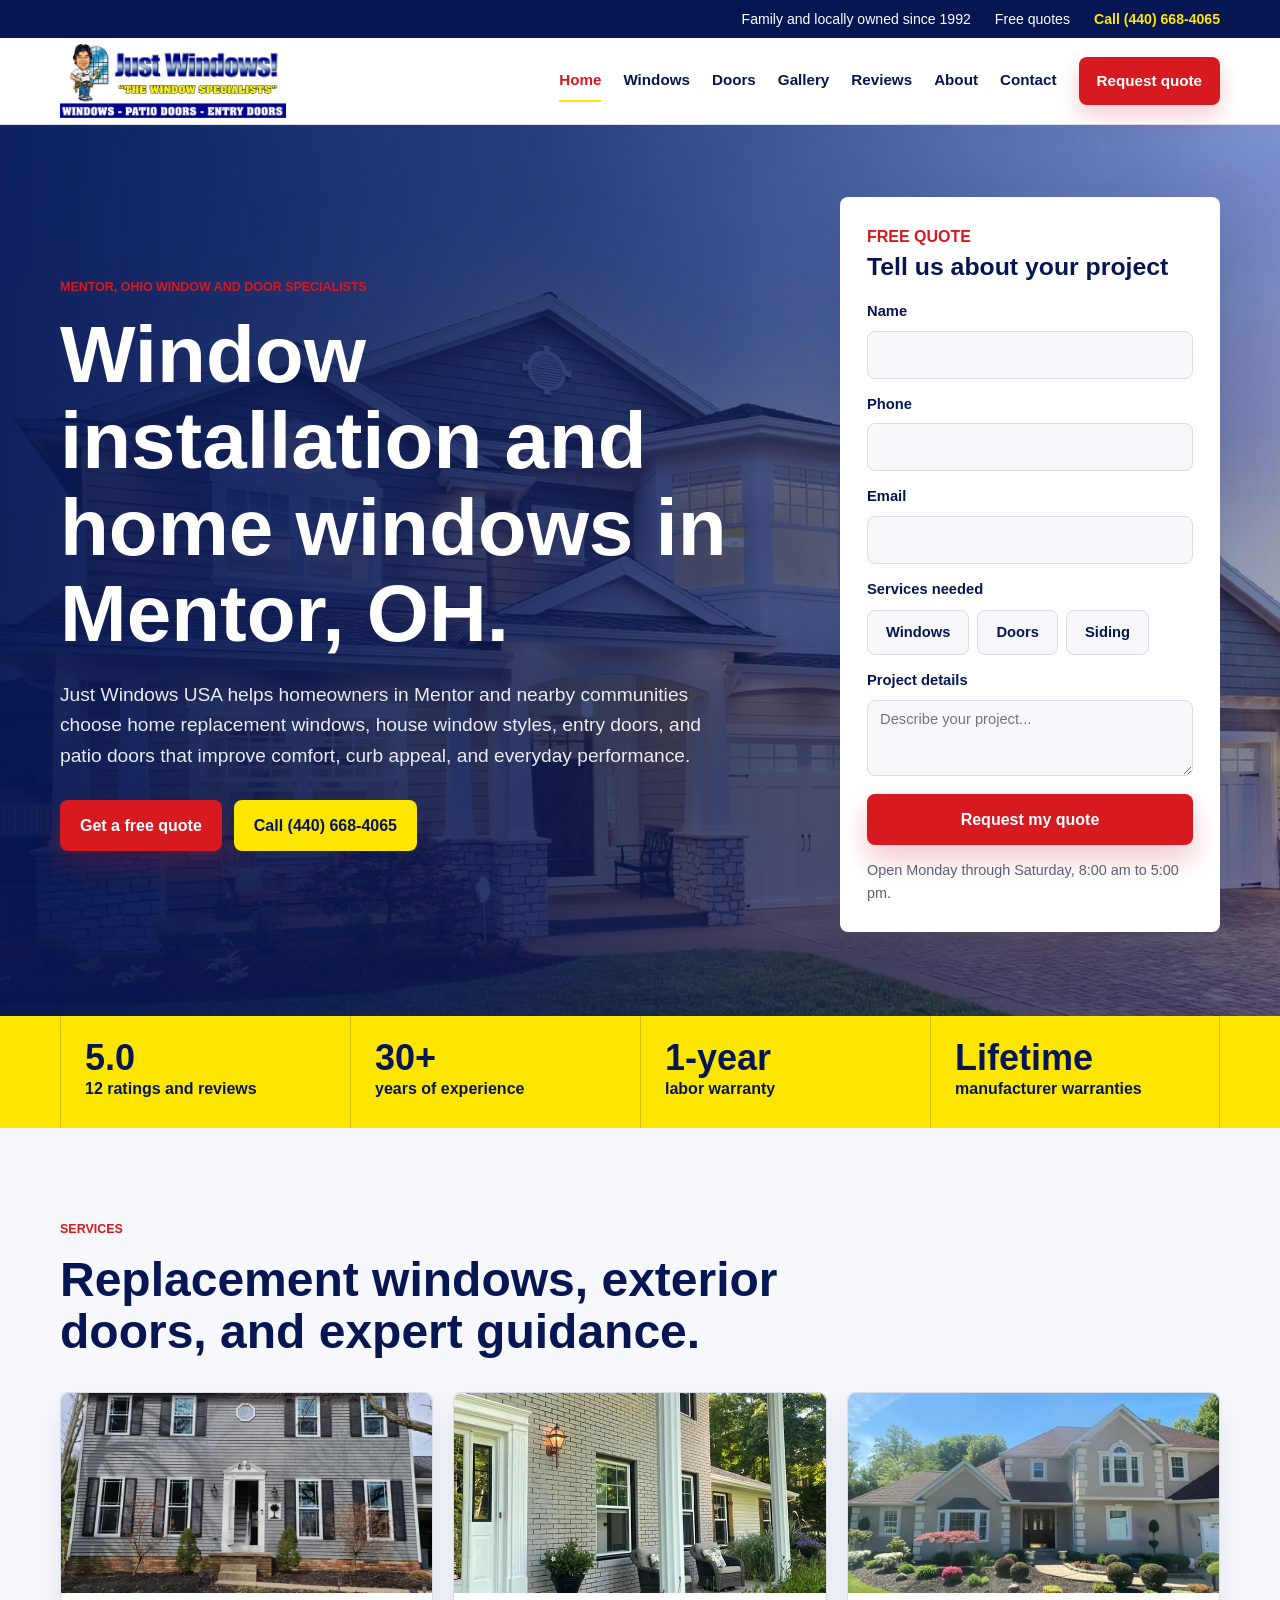
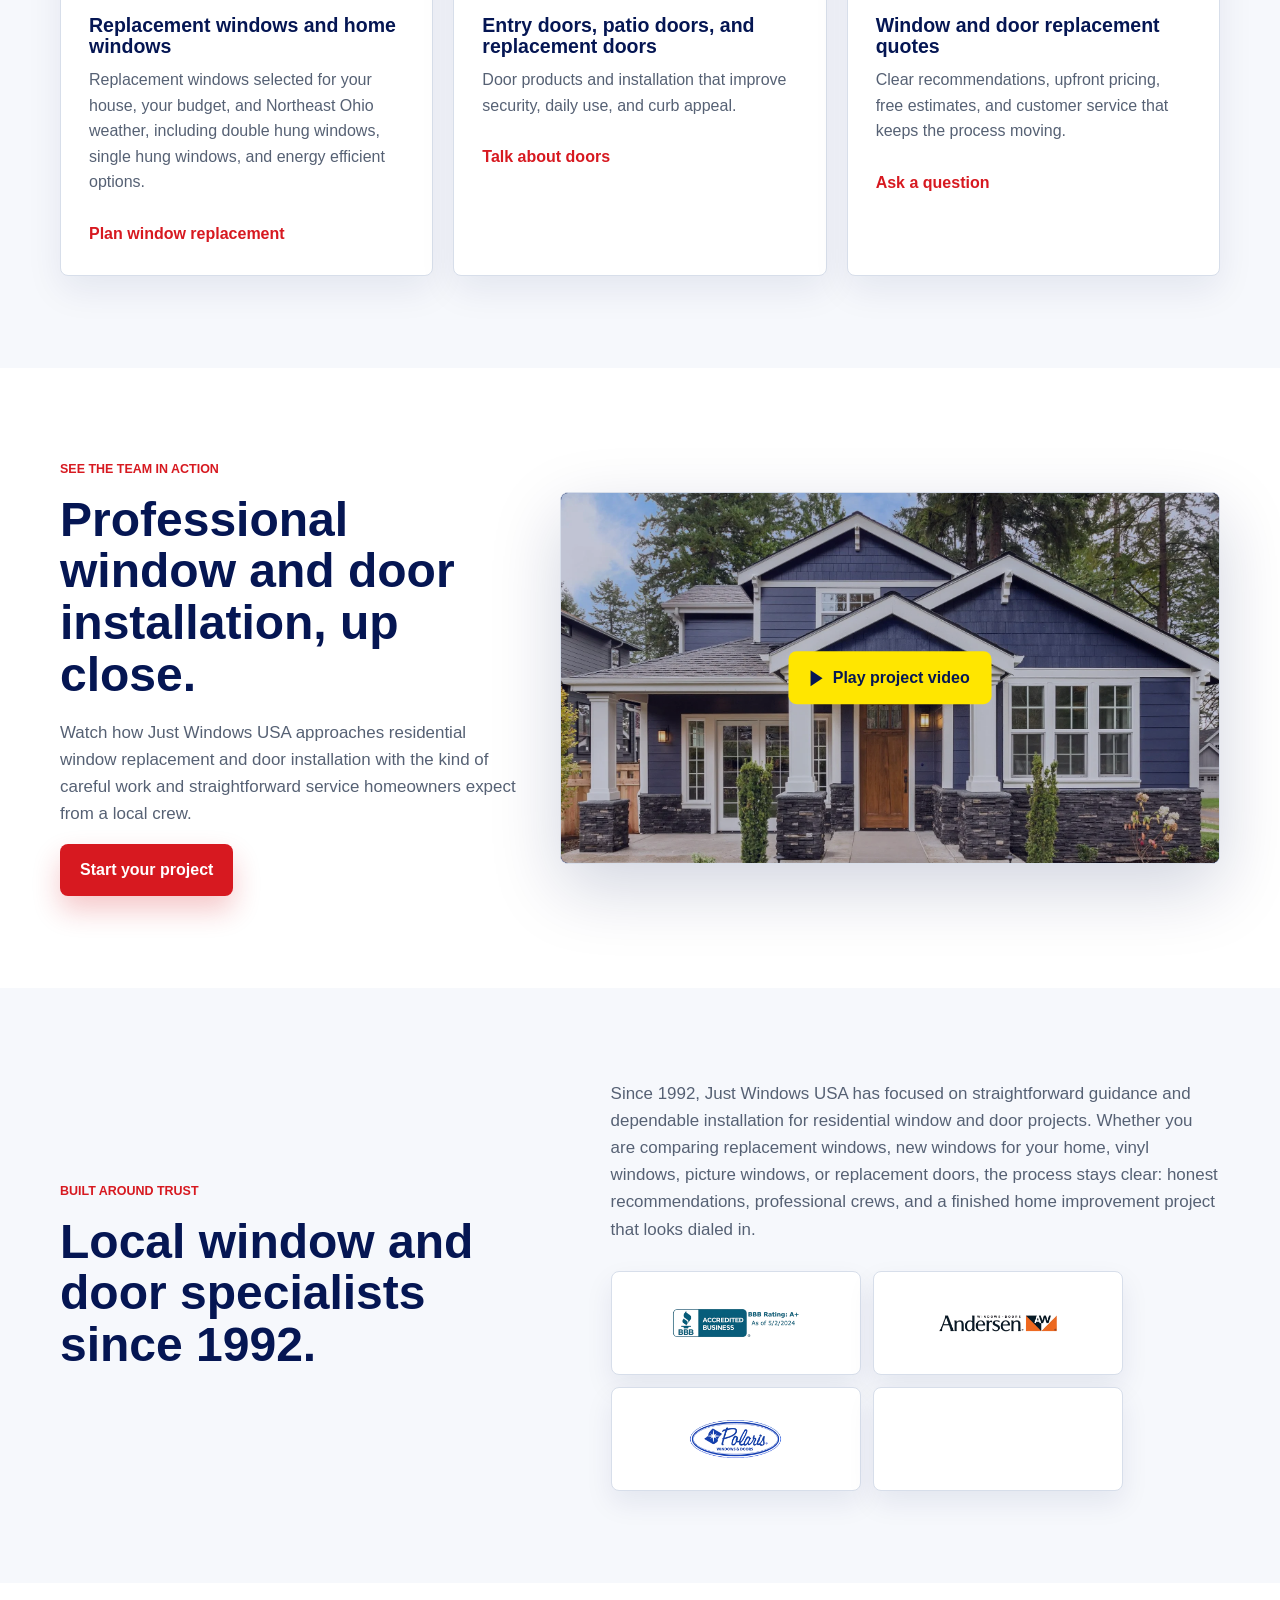
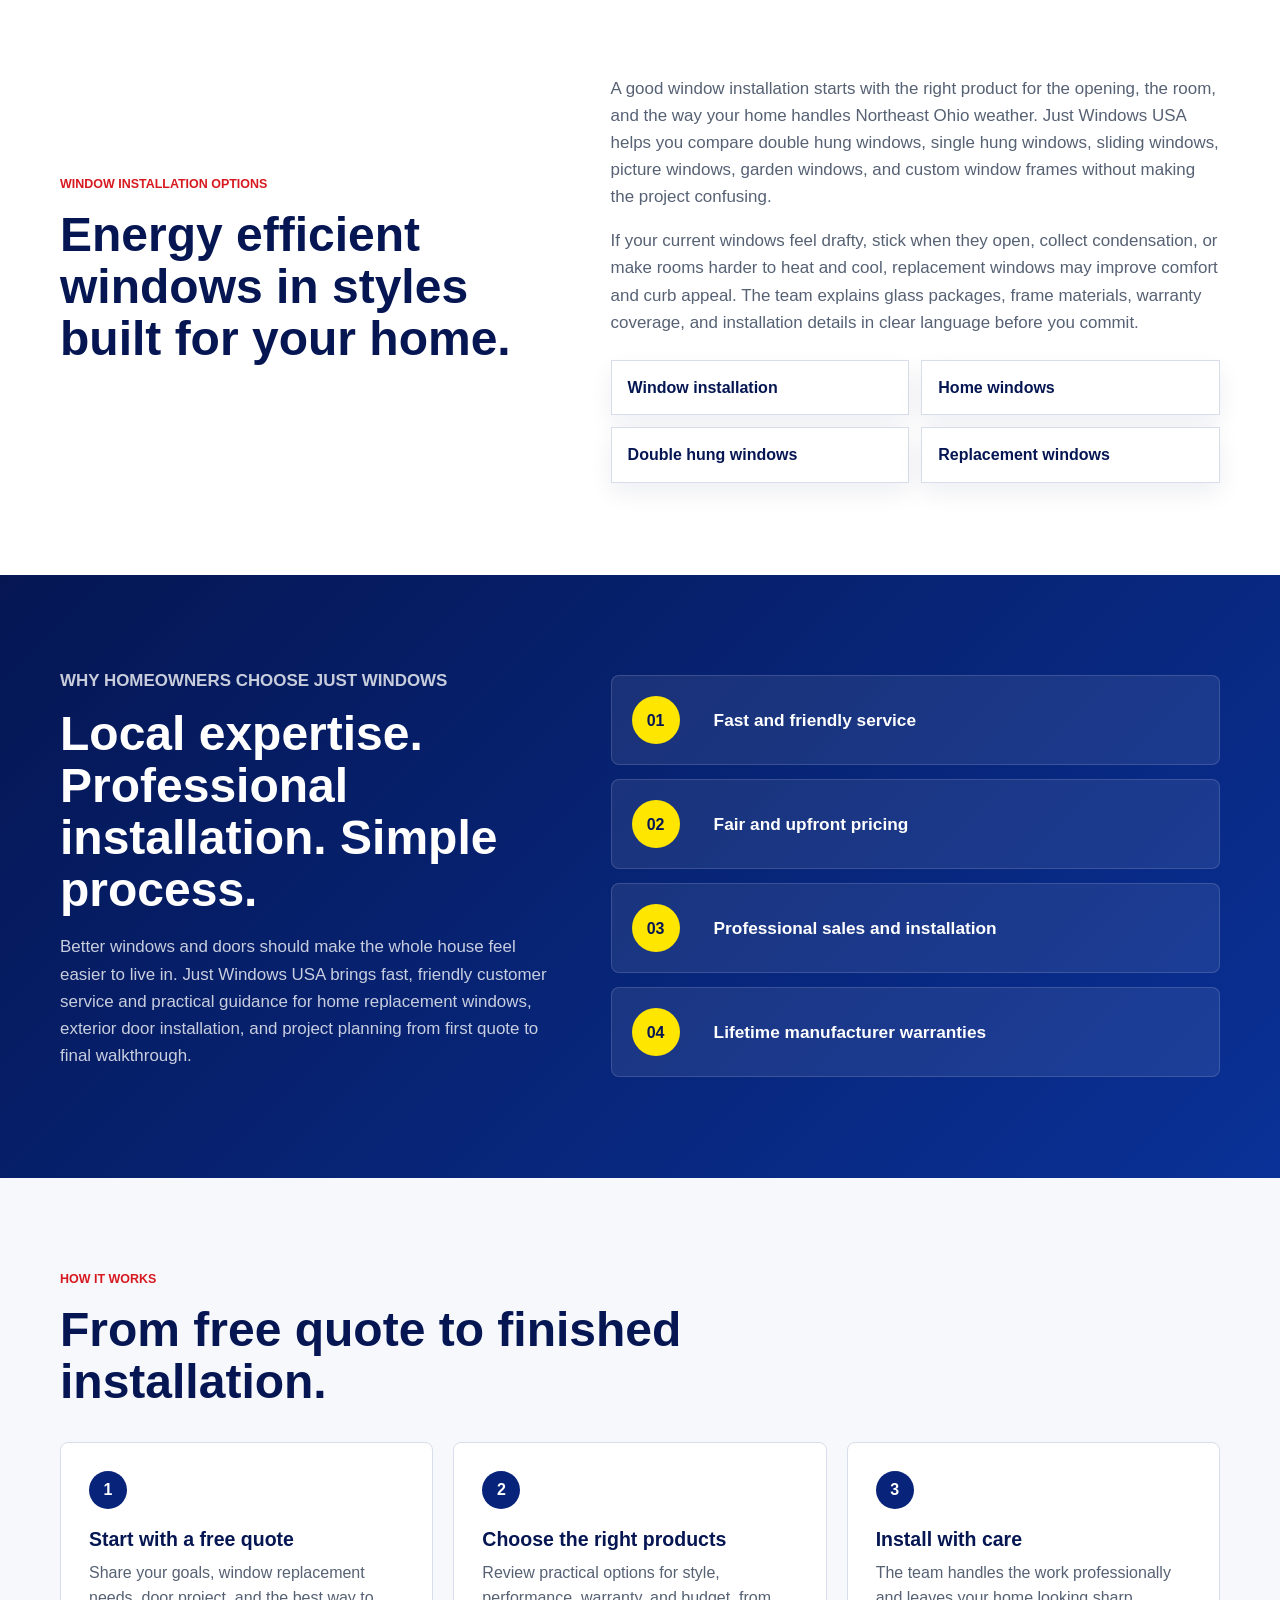
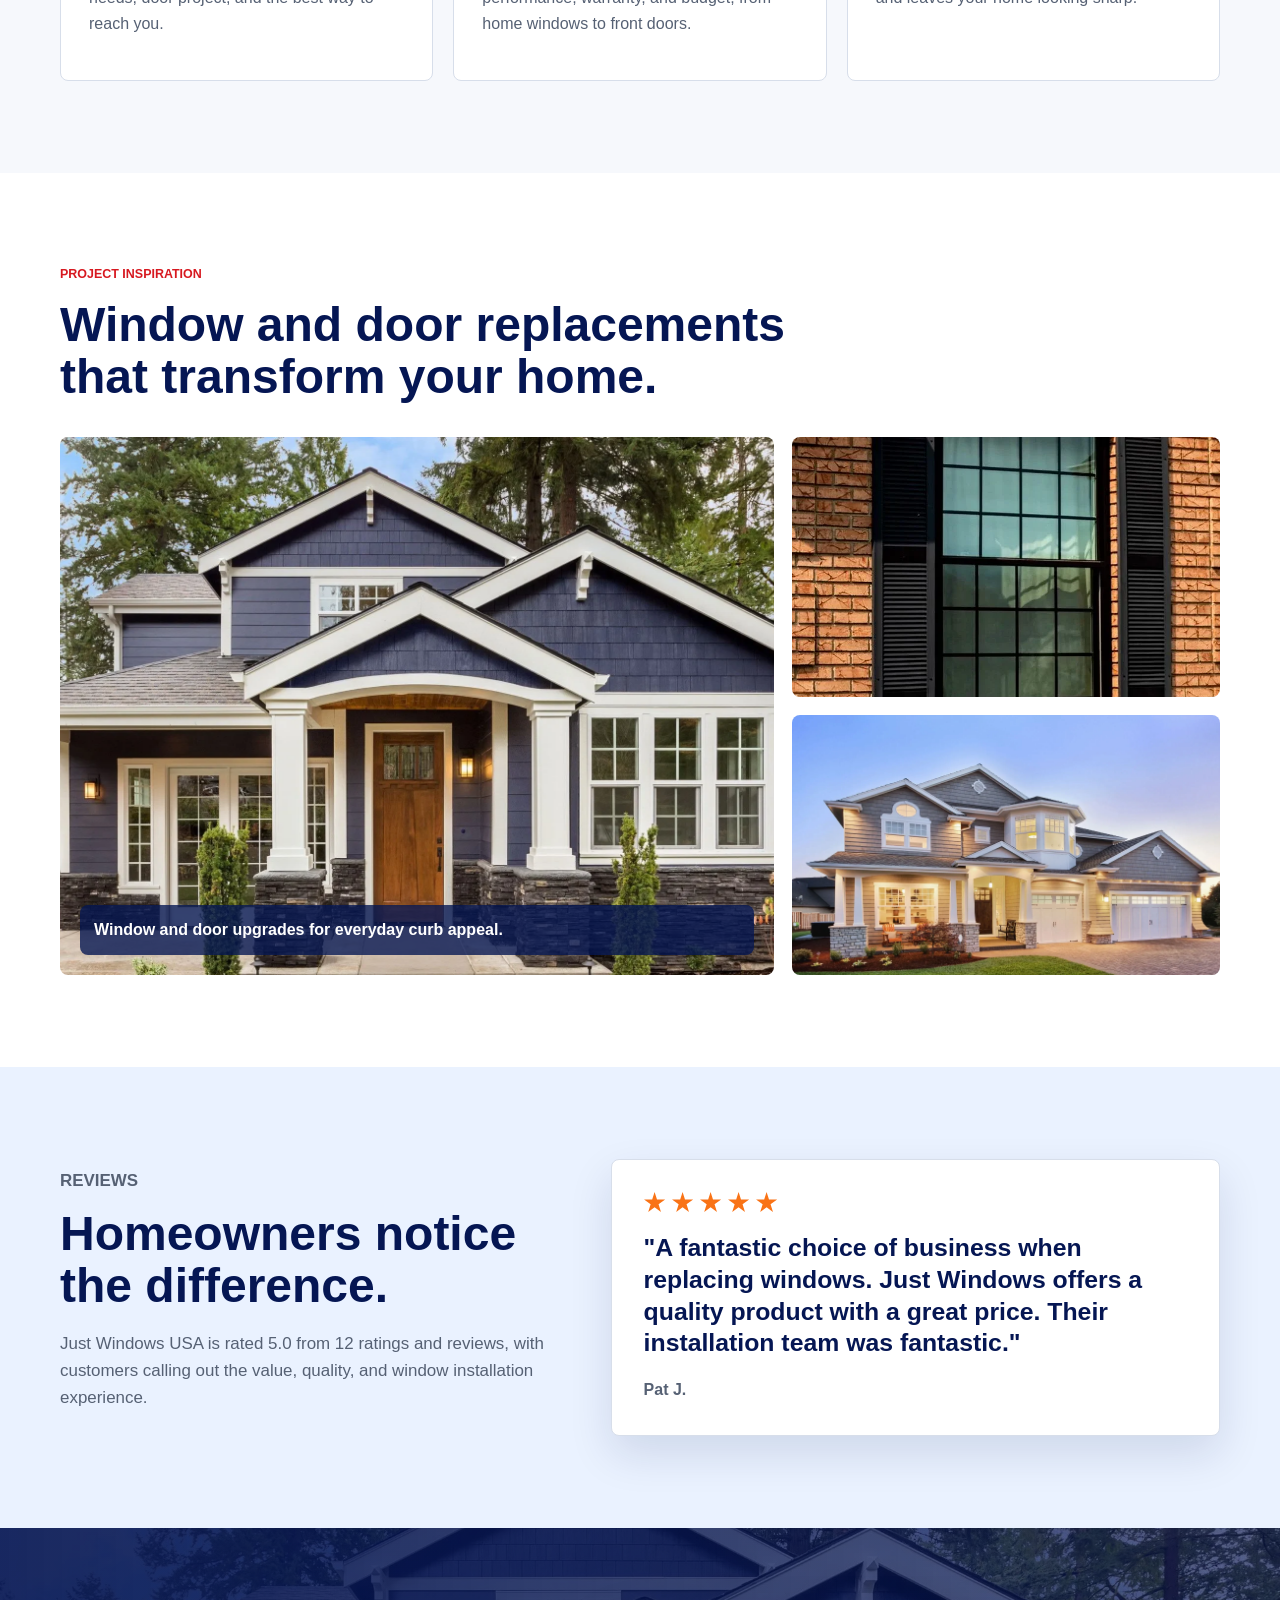
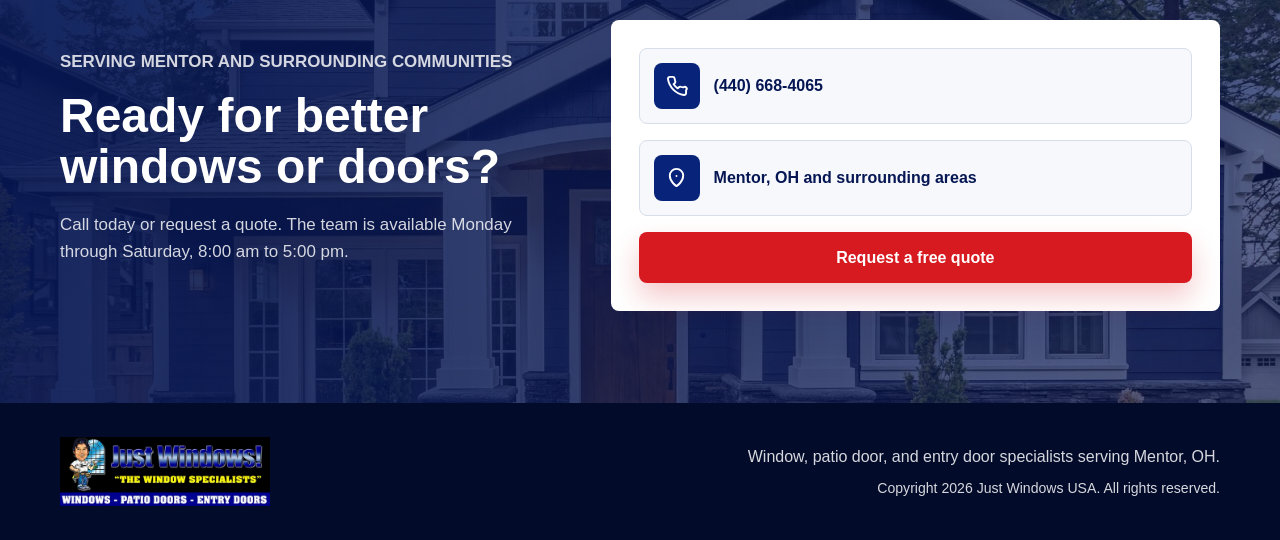
==== index.html @ 18019ecf "Replace hamburger span bars with inline SVG across all pages Co-Authored-By: Claude Sonnet 4.6 <nore" ====
﻿<!doctype html>
<html lang="en">
  <head>
    <meta charset="utf-8">
    <meta name="viewport" content="width=device-width, initial-scale=1">
    <link rel="icon" type="image/png" sizes="16x16" href="/assets/favicon-16x16.png">
    <link rel="icon" type="image/png" sizes="32x32" href="/assets/favicon-32x32.png">
    <link rel="apple-touch-icon" sizes="180x180" href="/assets/apple-touch-icon.png">
    <title>Window Installation &amp; Home Windows Mentor OH | Just Windows USA</title>
    <meta
      name="description"
      content="Just Windows USA provides window installation, replacement home windows, energy efficient window options, entry doors, and patio doors in Mentor, OH."
    >
    <link rel="canonical" href="https://just-windows-usa.vercel.app/">
    <link rel="preload" href="/assets/gallery/just-windows-content-home-02-1920w-1-e1714687004282.webp" as="image" media="(max-width: 700px)" fetchpriority="high">
    <link rel="preload" href="/assets/gallery/just-windows-content-home-01-1920w-1-e1714686945999.webp" as="image" media="(min-width: 701px)" fetchpriority="high">
    <link rel="stylesheet" href="/styles.min.css?v=3">
    <script defer src="/script.min.js?v=3"></script>
    <script type="application/ld+json">
      {
              "@context": "https://schema.org",
              "@type": "HomeAndConstructionBusiness",
              "name": "Just Windows USA",
              "image": "https://just-windows-usa.vercel.app/assets/just-windows-logo-516w.webp",
              "telephone": "+1-440-668-4065",
              "areaServed": "Mentor, OH and surrounding communities",
              "address": {
                      "@type": "PostalAddress",
                      "streetAddress": "9300 Hamilton Drive",
                      "addressLocality": "Mentor",
                      "addressRegion": "OH",
                      "postalCode": "44060",
                      "addressCountry": "US"
              },
              "openingHours": "Mo-Sa 08:00-17:00",
              "url": "https://just-windows-usa.vercel.app/",
              "aggregateRating": {
                      "@type": "AggregateRating",
                      "ratingValue": "5.0",
                      "reviewCount": "12"
              },
              "priceRange": "$$"
      }
    </script>
  </head>
  <body>
    <a class="skip-link" href="#main">Skip to content</a>

    <header class="site-header" data-header>
      <div class="topbar">
        <div class="container topbar__inner">
          <span>Family and locally owned since 1992</span>
          <span>Free quotes</span>
          <a href="tel:+14406684065">Call (440) 668-4065</a>
        </div>
      </div>

      <nav class="nav container" aria-label="Primary navigation">
        <a class="brand" href="/" aria-label="Just Windows USA home">
          <img src="/assets/just-windows-logo-516w.webp" alt="Just Windows USA logo" width="258" height="92">
        </a>
        <button class="nav-toggle" type="button" aria-expanded="false" aria-controls="nav-menu"><span class="sr-only">Open menu</span><svg viewBox="0 0 22 16" width="22" height="16" aria-hidden="true" fill="none" stroke="currentColor" stroke-width="2" stroke-linecap="round"><line x1="0" y1="1" x2="22" y2="1"/><line x1="0" y1="8" x2="22" y2="8"/><line x1="0" y1="15" x2="22" y2="15"/></svg></button>
        <div class="nav-menu" id="nav-menu">
          <a href="/" aria-current="page">Home</a>
          <a href="/windows/">Windows</a>
          <a href="/doors/">Doors</a>
          <a href="/gallery/">Gallery</a>
          <a href="/reviews/">Reviews</a>
          <a href="/about/">About</a>
          <a href="/contact/">Contact</a>
          <a class="nav-cta" href="/contact/#quote">Request quote</a>
        </div>
      </nav>
    </header>

    <main id="main">
      <section class="hero" id="top" aria-label="Just Windows USA home page hero">
        <picture>
          <source srcset="/assets/gallery/just-windows-content-home-02-1920w-1-e1714687004282.webp" media="(max-width: 700px)">
          <img src="/assets/gallery/just-windows-content-home-01-1920w-1-e1714686945999.webp" alt="Beautiful home with new windows installed by Just Windows USA" width="1920" height="1080" fetchpriority="high" decoding="async">
        </picture>
        <div class="hero__overlay"></div>
        <div class="container hero__content">
          <div class="hero__copy">
            <p class="eyebrow">Mentor, Ohio window and door specialists</p>
            <h1>Window installation and home windows in Mentor, OH.</h1>
            <p>
              Just Windows USA helps homeowners in Mentor and nearby communities choose home
              replacement windows, house window styles, entry doors, and patio doors that improve
              comfort, curb appeal, and everyday performance.
            </p>
            <div class="hero__actions">
              <a class="button button--primary" href="/contact/#quote">Get a free quote</a>
              <a class="button button--light" href="tel:+14406684065">Call (440) 668-4065</a>
            </div>
          </div>

          <form class="quote-card" id="quote" aria-label="Request a free quote">
            <p class="quote-card__kicker">Free quote</p>
            <h2>Tell us about your project</h2>
            <label>
              Name
              <input type="text" name="name" autocomplete="name" required>
            </label>
            <label>
              Phone
              <input type="tel" name="phone" autocomplete="tel" required>
            </label>
            <label>
              Email
              <input type="email" name="email" autocomplete="email" required>
            </label>
            <p class="form-label">Services needed</p>
            <div class="service-pills">
              <label class="service-pill"><input type="checkbox" name="services" value="Windows"><span>Windows</span></label>
              <label class="service-pill"><input type="checkbox" name="services" value="Doors"><span>Doors</span></label>
              <label class="service-pill"><input type="checkbox" name="services" value="Siding"><span>Siding</span></label>
            </div>
            <label>
              Project details
              <textarea name="message" placeholder="Describe your project..."></textarea>
            </label>
            <button class="button button--primary" type="submit">Request my quote</button>
            <p class="form-note" data-form-note>Open Monday through Saturday, 8:00 am to 5:00 pm.</p>
          </form>
        </div>
      </section>

      <section class="trust-band" aria-label="Company highlights">
        <div class="container trust-grid">
          <div>
            <strong>5.0</strong>
            <span>12 ratings and reviews</span>
          </div>
          <div>
            <strong>30+</strong>
            <span>years of experience</span>
          </div>
          <div>
            <strong>1-year</strong>
            <span>labor warranty</span>
          </div>
          <div>
            <strong>Lifetime</strong>
            <span>manufacturer warranties</span>
          </div>
        </div>
      </section>

      <section class="section section--intro" id="services">
        <div class="container">
          <div class="section-heading">
            <p class="eyebrow">Services</p>
            <h2>Replacement windows, exterior doors, and expert guidance.</h2>
          </div>
          <div class="service-grid">
            <article class="service-card">
              <div class="service-card__photo">
                <img loading="lazy" decoding="async" src="/assets/gallery/just-windows-gallery-10-1920w.webp" alt="Home exterior with new replacement windows installed by Just Windows USA">
              </div>
              <h3>Replacement windows and home windows</h3>
              <p>
                Replacement windows selected for your house, your budget, and Northeast Ohio weather,
                including double hung windows, single hung windows, and energy efficient options.
              </p>
              <a href="/windows/">Plan window replacement</a>
            </article>
            <article class="service-card">
              <div class="service-card__photo">
                <img loading="lazy" decoding="async" src="/assets/gallery/just-windows-gallery-22-1920w.webp" alt="Home exterior with new entry door installed by Just Windows USA">
              </div>
              <h3>Entry doors, patio doors, and replacement doors</h3>
              <p>
                Door products and installation that improve security, daily use, and curb appeal.
              </p>
              <a href="/doors/">Talk about doors</a>
            </article>
            <article class="service-card">
              <div class="service-card__photo">
                <img loading="lazy" decoding="async" src="/assets/gallery/just-windows-gallery-25-1920w.webp" alt="Home exterior showing completed window and door replacement by Just Windows USA">
              </div>
              <h3>Window and door replacement quotes</h3>
              <p>
                Clear recommendations, upfront pricing, free estimates, and customer service that
                keeps the process moving.
              </p>
              <a href="/contact/">Ask a question</a>
            </article>
          </div>
        </div>
      </section>

      <section class="section video-section" aria-label="Just Windows USA video">
        <div class="container video-feature">
          <div class="video-feature__copy">
            <p class="eyebrow">See the team in action</p>
            <h2>Professional window and door installation, up close.</h2>
            <p>
              Watch how Just Windows USA approaches residential window replacement and door
              installation with the kind of careful work and straightforward service homeowners
              expect from a local crew.
            </p>
            <a class="button button--primary" href="/contact/#quote">Start your project</a>
          </div>
          <div class="video-frame">
            <button
              class="video-load"
              type="button"
              data-video-src="/assets/just-windows-7013268592.mp4"
              data-video-poster="/assets/gallery/just-windows-content-home-02-1920w-1-e1714687004282.webp"
            >
              <img loading="lazy" decoding="async" src="/assets/gallery/just-windows-content-home-02-1920w-1-e1714687004282.webp" alt="Preview of Just Windows USA project video">
              <span>Play project video</span>
            </button>
          </div>
        </div>
      </section>

      <section class="section section--intro">
        <div class="container split">
          <div>
            <p class="eyebrow">Built around trust</p>
            <h2>Local window and door specialists since 1992.</h2>
          </div>
          <div class="intro-copy">
            <p>
              Since 1992, Just Windows USA has focused on straightforward guidance and dependable
              installation for residential window and door projects. Whether you are comparing
              replacement windows, new windows for your home, vinyl windows, picture windows, or
              replacement doors, the process stays clear: honest recommendations, professional
              crews, and a finished home improvement project that looks dialed in.
            </p>
            <div class="badge-row" aria-label="Accreditations and product brands">
              <a href="https://www.bbb.org/" target="_blank" rel="noopener" aria-label="Visit the Better Business Bureau website">
                <img loading="lazy" decoding="async" src="/assets/bbb-rating.png" alt="BBB Accredited Business A+ rating">
              </a>
              <a href="https://www.andersenwindows.com/" target="_blank" rel="noopener" aria-label="Visit Andersen Windows">
                <img loading="lazy" decoding="async" src="/assets/andersen-windows-doors.png" alt="Andersen Windows and Doors logo">
              </a>
              <a href="https://polariswindows.com/" target="_blank" rel="noopener" aria-label="Visit Polaris Windows and Doors">
                <img loading="lazy" decoding="async" src="/assets/polaris-windows-doors.png" alt="Polaris Windows and Doors logo">
              </a>
              <a href="https://www.provia.com/" target="_blank" rel="noopener" aria-label="Visit ProVia">
                <img loading="lazy" decoding="async" src="/assets/provia-logo.png" alt="ProVia logo">
              </a>
            </div>
          </div>
        </div>
      </section>

      <section class="section" id="window-options">
        <div class="container split">
          <div>
            <p class="eyebrow">Window installation options</p>
            <h2>Energy efficient windows in styles built for your home.</h2>
          </div>
          <div class="intro-copy">
            <p>
              A good window installation starts with the right product for the opening, the room,
              and the way your home handles Northeast Ohio weather. Just Windows USA helps you compare
              double hung windows, single hung windows, sliding windows, picture windows, garden windows,
              and custom window frames without making the project confusing.
            </p>
            <p>
              If your current windows feel drafty, stick when they open, collect condensation, or make
              rooms harder to heat and cool, replacement windows may improve comfort and curb appeal.
              The team explains glass packages, frame materials, warranty coverage, and installation
              details in clear language before you commit.
            </p>
            <div class="text-link-grid" aria-label="Popular window services">
              <a href="/window-installation/">Window installation</a>
              <a href="/home-windows/">Home windows</a>
              <a href="/double-hung-windows/">Double hung windows</a>
              <a href="/windows/">Replacement windows</a>
            </div>
          </div>
        </div>
      </section>

      <section class="section section--blue" id="why-us">
        <div class="container">
          <div class="why-grid">
            <div>
              <p class="eyebrow eyebrow--light">Why homeowners choose Just Windows</p>
              <h2>Local expertise. Professional installation. Simple process.</h2>
              <p>
                Better windows and doors should make the whole house feel easier to live in.
                Just Windows USA brings fast, friendly customer service and practical guidance for
                home replacement windows, exterior door installation, and project planning from
                first quote to final walkthrough.
              </p>
            </div>
            <div class="proof-list">
              <div>
                <span>01</span>
                <h3>Fast and friendly service</h3>
              </div>
              <div>
                <span>02</span>
                <h3>Fair and upfront pricing</h3>
              </div>
              <div>
                <span>03</span>
                <h3>Professional sales and installation</h3>
              </div>
              <div>
                <span>04</span>
                <h3>Lifetime manufacturer warranties</h3>
              </div>
            </div>
          </div>
        </div>
      </section>

      <section class="section process-section">
        <div class="container">
          <div class="section-heading">
            <p class="eyebrow">How it works</p>
            <h2>From free quote to finished installation.</h2>
          </div>
          <div class="process">
            <article>
              <span>1</span>
              <h3>Start with a free quote</h3>
              <p>Share your goals, window replacement needs, door project, and the best way to reach you.</p>
            </article>
            <article>
              <span>2</span>
              <h3>Choose the right products</h3>
              <p>Review practical options for style, performance, warranty, and budget, from home windows to front doors.</p>
            </article>
            <article>
              <span>3</span>
              <h3>Install with care</h3>
              <p>The team handles the work professionally and leaves your home looking sharp.</p>
            </article>
          </div>
        </div>
      </section>

      <section class="gallery section" id="gallery">
        <div class="container">
          <div class="section-heading">
            <p class="eyebrow">Project inspiration</p>
            <h2>Window and door replacements that transform your home.</h2>
          </div>
          <div class="gallery-grid">
            <figure class="gallery-main">
              <img loading="lazy" decoding="async" src="/assets/gallery/just-windows-content-home-02-1920w-1-e1714687004282.webp" alt="Home exterior with updated windows and entry door">
              <figcaption>Window and door upgrades for everyday curb appeal.</figcaption>
            </figure>
            <figure>
              <img loading="lazy" decoding="async" src="/assets/gallery/just-windows-home-support-3-1920w-1-e1714687106227.webp" alt="Modern home exterior window detail">
            </figure>
            <figure>
              <img loading="lazy" decoding="async" src="/assets/gallery/just-windows-content-home-01-1920w-1-e1714686945999.webp" alt="Large home exterior with bright replacement windows">
            </figure>
          </div>
        </div>
      </section>

      <section class="section reviews" id="reviews">
        <div class="container reviews-grid">
          <div>
            <p class="eyebrow">Reviews</p>
            <h2>Homeowners notice the difference.</h2>
            <p>
              Just Windows USA is rated 5.0 from 12 ratings and reviews, with customers calling out
              the value, quality, and window installation experience.
            </p>
          </div>
          <div class="testimonial">
            <div class="stars" aria-label="5 star review">
              <span></span><span></span><span></span><span></span><span></span>
            </div>
            <blockquote>
              "A fantastic choice of business when replacing windows. Just Windows offers a
              quality product with a great price. Their installation team was fantastic."
            </blockquote>
            <cite>Pat J.</cite>
          </div>
        </div>
      </section>

      <section class="section contact-section" id="contact">
        <div class="container contact-grid">
          <div>
            <p class="eyebrow">Serving Mentor and surrounding communities</p>
            <h2>Ready for better windows or doors?</h2>
            <p>
              Call today or request a quote. The team is available Monday through Saturday,
              8:00 am to 5:00 pm.
            </p>
          </div>
          <div class="contact-card">
            <a class="contact-line" href="tel:+14406684065">
              <span aria-hidden="true">
                <svg viewBox="0 0 24 24"><path d="M22 16.92v3a2 2 0 0 1-2.18 2A19.86 19.86 0 0 1 3.08 5.18 2 2 0 0 1 5.06 3h3a2 2 0 0 1 2 1.72c.12.9.32 1.78.6 2.63a2 2 0 0 1-.45 2.11L9 10.66a16 16 0 0 0 4.34 4.34l1.2-1.2a2 2 0 0 1 2.11-.45c.85.28 1.73.48 2.63.6A2 2 0 0 1 22 16.92z"></path></svg>
              </span>
              <strong>(440) 668-4065</strong>
            </a>
            <div class="contact-line">
              <span aria-hidden="true">
                <svg viewBox="0 0 24 24"><path d="M12 21s7-4.35 7-11a7 7 0 1 0-14 0c0 6.65 7 11 7 11z"></path><path d="M12 10.5h.01"></path></svg>
              </span>
              <strong>Mentor, OH and surrounding areas</strong>
            </div>
            <a class="button button--primary" href="/contact/#quote">Request a free quote</a>
          </div>
        </div>
      </section>
    </main>

    <footer class="footer">
      <div class="container footer__inner">
        <img loading="lazy" decoding="async" src="/assets/just-windows-logo-516w.webp" alt="Just Windows USA logo" width="210" height="75">
        <div>
          <p>Window, patio door, and entry door specialists serving Mentor, OH.</p>
          <p class="fine-print">Copyright <span data-year></span> Just Windows USA. All rights reserved.</p>
        </div>
      </div>
    </footer>
  </body>
</html>
---- styles.min.css ----
:root{--blue-950:#051653;--blue-900:#08247a;--blue-800:#0a329a;--blue-700:#1448bf;--blue-100:#eaf2ff;--yellow:#ffe600;--red:#d71920;--orange:#f97316;--ink:#111827;--muted:#566174;--line:#d7deea;--paper:#ffffff;--soft:#f6f8fc;--shadow:0 24px 70px rgba(5, 22, 83, 0.18);--radius:8px}*{box-sizing:border-box}html{scroll-behavior:smooth}body{margin:0;font-family:"Open Sans","Segoe UI",Arial,sans-serif;color:var(--ink);background:var(--paper);line-height:1.6}img,svg{display:block;max-width:100%}a{color:inherit;text-decoration:none}button,input,select{font:inherit}.container{width:min(1160px,calc(100% - 40px));margin:0 auto}.skip-link{position:fixed;left:16px;top:16px;z-index:100;padding:10px 14px;color:var(--paper);background:var(--blue-950);transform:translateY(-150%)}.skip-link:focus{transform:translateY(0)}.sr-only{position:absolute;width:1px;height:1px;padding:0;margin:-1px;overflow:hidden;clip:rect(0,0,0,0);white-space:nowrap;border:0}.site-header{position:sticky;top:0;z-index:50;background:rgba(255,255,255,.96);border-bottom:1px solid rgba(215,222,234,.9);backdrop-filter:blur(14px)}.topbar{color:var(--paper);background:var(--blue-950);font-size:.88rem}.topbar__inner{min-height:38px;display:flex;align-items:center;justify-content:flex-end;gap:24px}.topbar a{color:var(--yellow);font-weight:800}.nav{min-height:86px;display:flex;align-items:center;justify-content:space-between;gap:28px}.brand{display:inline-flex;align-items:center;width:min(226px,54vw)}.brand img{width:100%;height:auto}.nav-menu{display:flex;align-items:center;gap:22px;color:var(--blue-950);font-weight:800;font-size:.95rem}.nav-menu a{padding:8px 0;border-bottom:2px solid transparent;transition:color 180ms ease,border-color 180ms ease}.nav-menu a:focus-visible,.nav-menu a:hover,.nav-menu a[aria-current=page]{color:var(--red);border-color:var(--yellow)}.nav-menu .nav-cta{padding:12px 18px;color:var(--paper);background:var(--red);border:0;border-radius:var(--radius);box-shadow:0 10px 22px rgba(215,25,32,.22)}.nav-menu .nav-cta:focus-visible,.nav-menu .nav-cta:hover{color:var(--paper);background:#b91319}.nav-toggle{display:none;position:relative;width:44px;height:44px;padding:0;border:1px solid var(--line);border-radius:var(--radius);background:var(--paper);cursor:pointer}.nav-toggle svg{display:block;color:var(--blue-950)}.hero{position:relative;min-height:760px;display:grid;align-items:stretch;overflow:hidden;color:var(--paper)}.hero picture,.hero>picture img,.hero__overlay{position:absolute;inset:0;width:100%;height:100%}.hero>picture img{object-fit:cover}.hero__overlay{background:linear-gradient(90deg,rgba(5,22,83,.92),rgba(5,22,83,.72) 43%,rgba(5,22,83,.18)),linear-gradient(0deg,rgba(5,22,83,.34),rgba(5,22,83,.1))}.hero__content{position:relative;z-index:1;display:grid;grid-template-columns:minmax(0,1fr) 380px;align-items:center;gap:48px;padding:72px 0 84px}.hero__copy{max-width:720px}.eyebrow{margin:0 0 14px;color:var(--red);font-size:.78rem;font-weight:900;letter-spacing:0;text-transform:uppercase}.eyebrow--light{color:var(--yellow)}h1,h2,h3,p{margin-top:0}h1,h2,h3{font-family:Poppins,"Segoe UI",Arial,sans-serif;line-height:1.08;letter-spacing:0}h1{max-width:760px;margin-bottom:22px;font-size:5rem;font-weight:900}h2{margin-bottom:18px;color:var(--blue-950);font-size:3rem;font-weight:900}h3{margin-bottom:10px;color:var(--blue-950);font-size:1.22rem}.hero__copy p:not(.eyebrow){max-width:650px;margin-bottom:28px;color:rgba(255,255,255,.9);font-size:1.2rem}.badge-row,.hero__actions{display:flex;flex-wrap:wrap;gap:12px}.button{display:inline-flex;align-items:center;justify-content:center;min-height:48px;padding:13px 20px;border:0;border-radius:var(--radius);font-weight:900;cursor:pointer;transition:transform 180ms ease,background 180ms ease,color 180ms ease,box-shadow 180ms ease}.button:focus-visible,.button:hover{transform:translateY(-1px)}.button--primary{color:var(--paper);background:var(--red);box-shadow:0 14px 28px rgba(215,25,32,.24)}.button--primary:focus-visible,.button--primary:hover{background:#b91319}.button--light{color:var(--blue-950);background:var(--yellow)}.quote-card{align-self:center;padding:26px;color:var(--ink);background:var(--paper);border:1px solid rgba(255,255,255,.5);border-radius:var(--radius);box-shadow:var(--shadow)}.quote-card__kicker{margin-bottom:4px;color:var(--red);font-weight:900;text-transform:uppercase}.quote-card h2{margin-bottom:20px;font-size:1.55rem}.quote-card label{display:grid;gap:7px;margin-bottom:14px;color:var(--blue-950);font-size:.92rem;font-weight:800}.quote-card input,.quote-card select,.quote-card textarea{width:100%;min-height:48px;padding:0 12px;color:var(--ink);background:var(--soft);border:1px solid var(--line);border-radius:var(--radius);font-family:inherit;font-size:inherit}.quote-card textarea{min-height:76px;padding:10px 12px;resize:vertical}.quote-card input:focus,.quote-card select:focus,.quote-card textarea:focus{outline:3px solid rgba(255,230,0,.52);border-color:var(--blue-700)}.form-label{margin-bottom:8px;color:var(--blue-950);font-size:.92rem;font-weight:800}.service-pills{display:flex;flex-wrap:wrap;gap:8px;margin-bottom:14px}.quote-card .service-pill,.quote-form .service-pill{position:relative!important;display:inline-flex!important;gap:0!important;margin-bottom:0!important;cursor:pointer}.quote-card .service-pill input[type=checkbox],.quote-form .service-pill input[type=checkbox]{position:absolute!important;opacity:0!important;width:0!important;height:0!important;min-height:0!important;padding:0!important;border:none!important;pointer-events:none}.service-pill span{display:block;padding:10px 18px;color:var(--blue-950);background:var(--soft);border:1px solid var(--line);border-radius:var(--radius);font-size:.92rem;font-weight:700;cursor:pointer;transition:background 150ms ease,border-color 150ms ease}.service-pill input:checked+span{background:var(--yellow);border-color:var(--blue-950)}.quote-card .button{width:100%;margin-top:4px}.form-note{margin:14px 0 0;color:var(--muted);font-size:.9rem}.trust-band{background:var(--yellow)}.trust-grid{display:grid;grid-template-columns:repeat(4,1fr)}.trust-grid div{min-height:112px;padding:24px 24px 22px;border-left:1px solid rgba(5,22,83,.18)}.trust-grid div:last-child{border-right:1px solid rgba(5,22,83,.18)}.trust-grid strong{display:block;color:var(--blue-950);font-family:Poppins,"Segoe UI",Arial,sans-serif;font-size:2.25rem;line-height:1}.trust-grid span{color:var(--blue-950);font-weight:800}.section{padding:92px 0}.process-section,.section--intro{background:var(--soft)}.video-section{background:var(--paper)}.video-feature{display:grid;grid-template-columns:0.82fr 1.18fr;gap:42px;align-items:center}.video-feature__copy p:not(.eyebrow){color:var(--muted);font-size:1.06rem}.video-frame{overflow:hidden;background:var(--blue-950);border:1px solid var(--line);border-radius:var(--radius);box-shadow:var(--shadow)}.video-frame video{width:100%;aspect-ratio:16/9;display:block;object-fit:cover;background:var(--blue-950)}.video-load{position:relative;width:100%;aspect-ratio:16/9;display:block;padding:0;overflow:hidden;color:var(--paper);background:var(--blue-950);border:0;cursor:pointer}.video-load img{width:100%;height:100%;object-fit:cover;opacity:.78}.video-load span{position:absolute;left:50%;top:50%;display:inline-flex;align-items:center;justify-content:center;min-height:52px;padding:14px 22px;color:var(--blue-950);background:var(--yellow);border-radius:var(--radius);font-weight:900;transform:translate(-50%,-50%)}.video-load span::before{content:"";width:0;height:0;margin-right:10px;border-top:8px solid transparent;border-bottom:8px solid transparent;border-left:12px solid var(--blue-950)}.contact-grid,.reviews-grid,.split,.why-grid{display:grid;grid-template-columns:0.9fr 1.1fr;gap:52px;align-items:center}.contact-section p,.intro-copy p,.reviews p,.why-grid p{color:var(--muted);font-size:1.06rem}.text-link-grid{display:grid;grid-template-columns:repeat(2,minmax(0,1fr));gap:12px;margin-top:24px}.text-link-grid a{padding:14px 16px;color:var(--blue-950);font-weight:800;background:var(--paper);border:1px solid var(--line);border-radius:var(--radius-sm);box-shadow:0 10px 24px rgba(5,22,83,.07)}.text-link-grid a:focus-visible,.text-link-grid a:hover{color:var(--red);border-color:rgba(215,25,32,.35)}.badge-row{margin-top:28px;align-items:center}.badge-row a{width:min(100%,250px);min-height:92px;display:flex;align-items:center;justify-content:center;padding:14px 18px;background:var(--paper);border:1px solid var(--line);border-radius:var(--radius);box-shadow:0 12px 28px rgba(5,22,83,.08);transition:transform 180ms ease,border-color 180ms ease,box-shadow 180ms ease}.badge-row a:focus-visible,.badge-row a:hover{transform:translateY(-2px);border-color:rgba(20,72,191,.35);box-shadow:0 16px 34px rgba(5,22,83,.14)}.badge-row img{max-width:100%;max-height:74px;width:auto;object-fit:contain}.section-heading{max-width:740px;margin-bottom:34px}.service-grid{display:grid;grid-template-columns:repeat(3,1fr);gap:20px}.service-card{min-height:312px;padding:28px;background:var(--paper);border:1px solid var(--line);border-radius:var(--radius);box-shadow:0 14px 36px rgba(5,22,83,.08);transition:transform 180ms ease,border-color 180ms ease,box-shadow 180ms ease}.service-card:hover{transform:translateY(-3px);border-color:rgba(215,25,32,.4);box-shadow:0 18px 44px rgba(5,22,83,.14)}.service-card__photo{width:calc(100% + 56px);margin:-28px -28px 22px;height:200px;overflow:hidden;border-radius:var(--radius) var(--radius) 0 0}.service-card__photo img{width:100%;height:100%;object-fit:cover;object-position:center;display:block;transition:transform .3s ease}.service-card:hover .service-card__photo img{transform:scale(1.04)}.service-card p{color:var(--muted)}.service-card a{display:inline-flex;margin-top:10px;color:var(--red);font-weight:900}.section--blue{color:var(--paper);background:linear-gradient(135deg,rgba(5,22,83,.96),rgba(10,50,154,.96)),var(--blue-950)}.section--blue h2,.section--blue h3{color:var(--paper)}.section--blue p{color:rgba(255,255,255,.78)}.proof-list{display:grid;gap:14px}.proof-list div{display:grid;grid-template-columns:64px 1fr;gap:18px;align-items:center;padding:20px;background:rgba(255,255,255,.08);border:1px solid rgba(255,255,255,.14);border-radius:var(--radius)}.proof-list span{display:grid;place-items:center;width:48px;height:48px;color:var(--blue-950);background:var(--yellow);border-radius:50%;font-weight:900}.proof-list h3{margin:0;font-size:1.08rem}.process{display:grid;grid-template-columns:repeat(3,1fr);gap:20px}.process article{position:relative;padding:28px;background:var(--paper);border:1px solid var(--line);border-radius:var(--radius)}.process span{display:inline-grid;place-items:center;width:38px;height:38px;margin-bottom:20px;color:var(--paper);background:var(--blue-900);border-radius:50%;font-weight:900}.process p{color:var(--muted)}.gallery-grid{display:grid;grid-template-columns:1.25fr 0.75fr;grid-template-rows:260px 260px;gap:18px}.gallery-grid figure{position:relative;min-height:0;margin:0;overflow:hidden;background:var(--soft);border-radius:var(--radius)}.gallery-grid img{width:100%;height:100%;object-fit:cover}.gallery-main{grid-row:span 2}.gallery-main figcaption{position:absolute;left:20px;right:20px;bottom:20px;padding:12px 14px;color:var(--paper);background:rgba(5,22,83,.78);border-radius:var(--radius);font-weight:800}.reviews{background:var(--blue-100)}.testimonial{padding:32px;background:var(--paper);border:1px solid var(--line);border-radius:var(--radius);box-shadow:0 18px 44px rgba(5,22,83,.12)}.stars{display:flex;gap:6px;margin-bottom:18px}.stars span{width:22px;height:22px;background:var(--orange);clip-path:polygon(50% 0,61% 34%,98% 34%,68% 55%,79% 91%,50% 69%,21% 91%,32% 55%,2% 34%,39% 34%)}blockquote{margin:0 0 18px;color:var(--blue-950);font-family:Poppins,"Segoe UI",Arial,sans-serif;font-size:1.55rem;font-weight:800;line-height:1.28}.page-hero{position:relative;min-height:460px;display:grid;align-items:center;overflow:hidden;color:var(--paper);background:var(--blue-950)}.page-hero img,.page-hero::before{position:absolute;inset:0;width:100%;height:100%}.page-hero img{object-fit:cover;opacity:.42}.page-hero::before{content:"";z-index:1;background:linear-gradient(90deg,rgba(5,22,83,.95),rgba(5,22,83,.68))}.page-hero__content{position:relative;z-index:2;max-width:760px;padding:86px 0}.page-hero h1{font-size:4rem}.page-hero p:not(.eyebrow){max-width:680px;color:rgba(255,255,255,.86);font-size:1.15rem}.breadcrumb{display:flex;gap:8px;margin-bottom:18px;color:rgba(255,255,255,.72);font-size:.92rem;font-weight:800}.breadcrumb a{color:var(--yellow)}.content-grid{display:grid;grid-template-columns:minmax(0,1fr) 340px;gap:44px;align-items:start}.feature-panel,.info-card,.quote-panel,.review-card,.sidebar-card{background:var(--paper);border:1px solid var(--line);border-radius:var(--radius);box-shadow:0 14px 36px rgba(5,22,83,.08)}.sidebar-card{position:sticky;top:150px;padding:24px}.feature-panel h2,.quote-panel h2,.sidebar-card h2{font-size:1.55rem}.check-list,.compact-list,.sidebar-card ul{padding:0;margin:0;list-style:none}.check-list li,.compact-list li,.sidebar-card li{position:relative;padding:10px 0 10px 28px;color:var(--muted);border-bottom:1px solid var(--line)}.check-list li:last-child,.compact-list li:last-child,.sidebar-card li:last-child{border-bottom:0}.check-list li::before,.compact-list li::before,.sidebar-card li::before{content:"";position:absolute;left:0;top:18px;width:12px;height:12px;background:var(--yellow);border:3px solid var(--blue-950);border-radius:50%}.feature-panel{padding:32px;margin-bottom:22px}.feature-panel p{color:var(--muted)}.two-column-list{columns:2;column-gap:34px}.product-callout{display:grid;grid-template-columns:1fr 0.8fr;gap:24px;align-items:center;margin-top:32px;padding:28px;color:var(--paper);background:var(--blue-950);border-radius:var(--radius)}.product-callout h2,.product-callout h3{color:var(--paper)}.product-callout p{color:rgba(255,255,255,.78)}.product-callout img{width:100%;max-height:260px;object-fit:cover;border-radius:var(--radius)}.card-grid{display:grid;grid-template-columns:repeat(3,1fr);gap:20px}.info-card{padding:26px}.info-card p{color:var(--muted)}.gallery-page-grid{display:grid;grid-template-columns:repeat(3,1fr);gap:18px}.gallery-intro{max-width:860px}.gallery-page-grid figure{min-height:250px;margin:0;overflow:hidden;background:var(--soft);border-radius:var(--radius)}.gallery-page-grid--guided{align-items:stretch}.gallery-guide{min-height:250px;padding:26px;display:flex;flex-direction:column;justify-content:center;background:var(--blue-100);border:1px solid var(--line);border-radius:var(--radius)}.gallery-guide--wide{grid-column:span 2}.gallery-guide h2{margin-bottom:14px;font-size:1.65rem}.gallery-guide p:not(.eyebrow){color:var(--muted)}.gallery-guide a{width:fit-content;margin-top:4px;color:var(--red);font-weight:900}.gallery-page-grid img{width:100%;height:100%;object-fit:cover;transition:transform 220ms ease}.gallery-page-grid figure:hover img{transform:scale(1.03)}.reviews-list{display:grid;grid-template-columns:repeat(2,1fr);gap:20px}.review-card{padding:26px}.review-card blockquote{font-size:1.08rem;font-family:"Open Sans","Segoe UI",Arial,sans-serif;font-weight:700}.review-card cite{display:block;margin-top:14px}.rating-summary{display:grid;grid-template-columns:auto 1fr;gap:24px;align-items:center;padding:30px;margin-bottom:28px;background:var(--blue-100);border-radius:var(--radius)}.rating-number{color:var(--blue-950);font-family:Poppins,"Segoe UI",Arial,sans-serif;font-size:4rem;font-weight:900;line-height:1}.about-photo{overflow:hidden;border-radius:var(--radius);box-shadow:var(--shadow)}.about-photo img{width:100%;height:100%;min-height:360px;object-fit:cover}.details-grid{display:grid;grid-template-columns:repeat(3,1fr);gap:18px}.contact-methods{display:grid;grid-template-columns:repeat(2,1fr);gap:18px}.contact-method{display:grid;grid-template-columns:60px 1fr;gap:16px;align-items:center;padding:22px;background:var(--paper);border:1px solid var(--line);border-radius:var(--radius)}.contact-method img{width:54px;height:54px;object-fit:contain}.quote-panel{padding:30px}.quote-form{display:grid;gap:14px}.quote-form label{display:grid;gap:7px;color:var(--blue-950);font-size:.92rem;font-weight:800}.quote-form input,.quote-form select,.quote-form textarea{width:100%;min-height:48px;padding:11px 12px;color:var(--ink);background:var(--soft);border:1px solid var(--line);border-radius:var(--radius);resize:vertical}.quote-form textarea{min-height:118px}.payment-row{display:flex;flex-wrap:wrap;gap:10px;margin-top:16px}.payment-row img{height:28px;width:auto;padding:4px 8px;background:var(--paper);border:1px solid var(--line);border-radius:5px}cite{color:var(--muted);font-style:normal;font-weight:900}.contact-section{color:var(--paper);background:linear-gradient(90deg,rgba(5,22,83,.92),rgba(5,22,83,.64)),url("assets/gallery/just-windows-content-home-02-1920w-1-e1714687004282.webp") center/cover}.contact-section h2{color:var(--paper)}.contact-section p{color:rgba(255,255,255,.82)}.contact-card{display:grid;gap:16px;padding:28px;color:var(--blue-950);background:var(--paper);border-radius:var(--radius);box-shadow:var(--shadow)}.contact-line{display:grid;grid-template-columns:46px 1fr;gap:14px;align-items:center;padding:14px;background:var(--soft);border:1px solid var(--line);border-radius:var(--radius)}.contact-line span{display:grid;place-items:center;width:46px;height:46px;color:var(--paper);background:var(--blue-900);border-radius:var(--radius)}.contact-line svg{width:23px;height:23px;fill:none;stroke:currentColor;stroke-width:2;stroke-linecap:round;stroke-linejoin:round}.footer{padding:34px 0;color:var(--paper);background:#030b2b}.footer__inner{display:flex;align-items:center;justify-content:space-between;gap:28px}.footer img{width:210px;height:auto;background:#000}.footer p{margin:0;color:rgba(255,255,255,.84);text-align:right}.fine-print{margin-top:8px!important;font-size:.88rem}:focus-visible{outline:3px solid var(--yellow);outline-offset:3px}@media (max-width:980px){.topbar__inner{justify-content:center;gap:14px}.nav{min-height:78px;position:relative}.nav-toggle{display:grid;place-items:center}.nav-menu{position:fixed;left:0;right:0;top:var(--header-h,117px);display:none;flex-direction:column;align-items:stretch;gap:0;padding:14px;background:var(--paper);border:1px solid var(--line);border-radius:var(--radius);box-shadow:var(--shadow);z-index:200}.nav-menu.is-open{display:flex}.nav-menu a{padding:13px 12px}.nav-menu .nav-cta{margin-top:8px;text-align:center}.hero{min-height:auto}.hero__overlay{background:linear-gradient(180deg,rgba(5,22,83,.9),rgba(5,22,83,.72))}.contact-grid,.content-grid,.hero__content,.product-callout,.reviews-grid,.split,.video-feature,.why-grid{grid-template-columns:1fr}.hero__content{gap:32px;padding-top:58px}.quote-card{max-width:560px}.card-grid,.contact-methods,.details-grid,.gallery-page-grid,.process,.reviews-list,.service-grid,.trust-grid{grid-template-columns:repeat(2,1fr)}.sidebar-card{position:static}.gallery-grid{grid-template-columns:1fr;grid-template-rows:420px 260px 260px}.gallery-guide--wide{grid-column:span 2}.gallery-main{grid-row:auto}}@media (max-width:640px){.container{width:min(100% - 28px,1160px)}.topbar__inner{min-height:auto;padding:9px 0;flex-wrap:wrap;font-size:.8rem}.topbar__inner span:nth-child(2){display:none}.brand{width:min(190px,58vw)}.hero__content{padding:44px 0 54px}h1{font-size:2.55rem}h2{font-size:2rem}.page-hero{min-height:380px}.page-hero h1{font-size:2.55rem}.page-hero__content{padding:56px 0}.hero__actions{align-items:stretch;flex-direction:column}.button{width:100%}.quote-card{padding:22px}.card-grid,.contact-methods,.details-grid,.gallery-page-grid,.process,.reviews-list,.service-grid,.trust-grid{grid-template-columns:1fr}.trust-grid div,.trust-grid div:last-child{border-right:0;border-left:0;border-bottom:1px solid rgba(5,22,83,.16)}.section{padding:66px 0}.service-card{min-height:auto}.badge-row{align-items:stretch}.badge-row a{max-width:calc(50% - 6px);width:calc(50% - 6px);min-height:86px;padding:12px}.badge-row img{max-width:100%;height:48px;object-fit:contain}.gallery-grid{grid-template-rows:320px 220px 220px}.gallery-page-grid figure{min-height:230px}.gallery-guide,.gallery-guide--wide{min-height:auto;grid-column:auto}.contact-line,.proof-list div{grid-template-columns:1fr}.footer__inner{align-items:flex-start;flex-direction:column}.footer p{text-align:left}}@media (prefers-reduced-motion:reduce){*,::after,::before{scroll-behavior:auto!important;transition-duration:0s!important;animation-duration:0s!important;animation-iteration-count:1!important}}
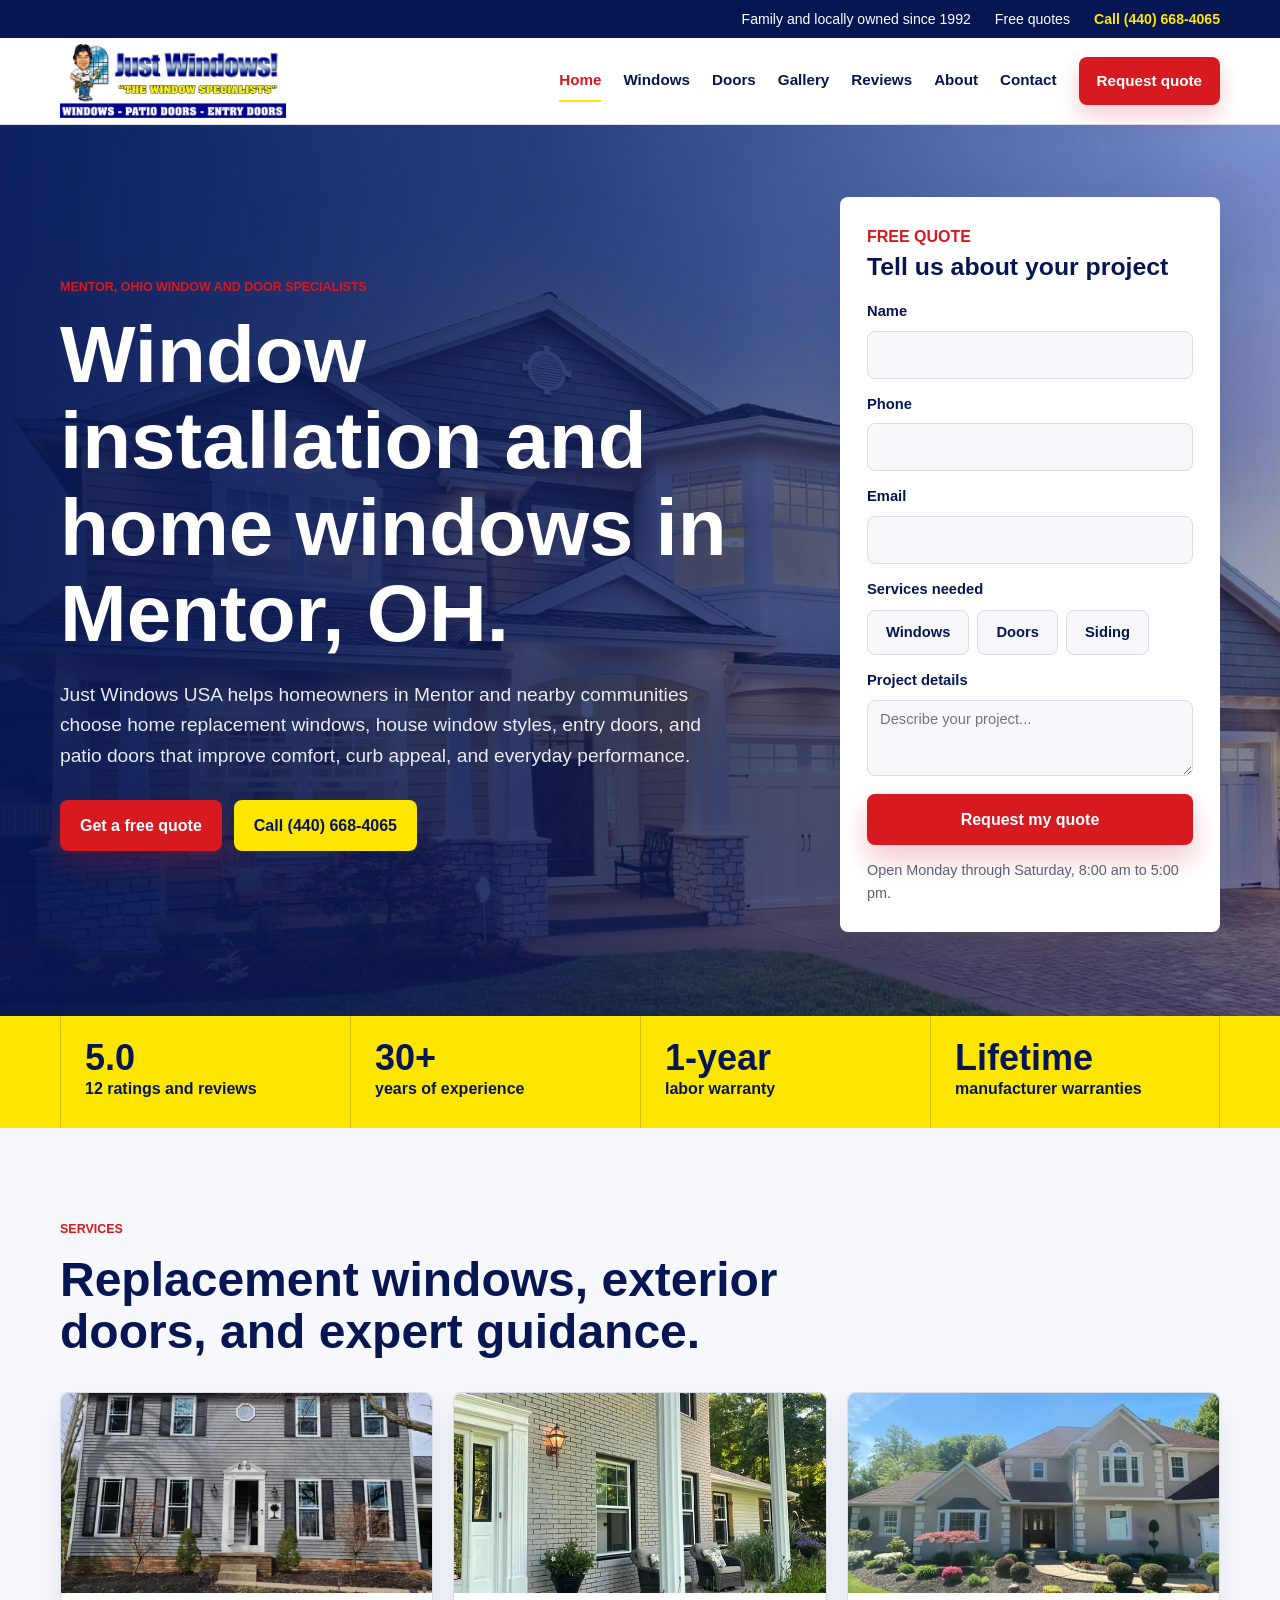
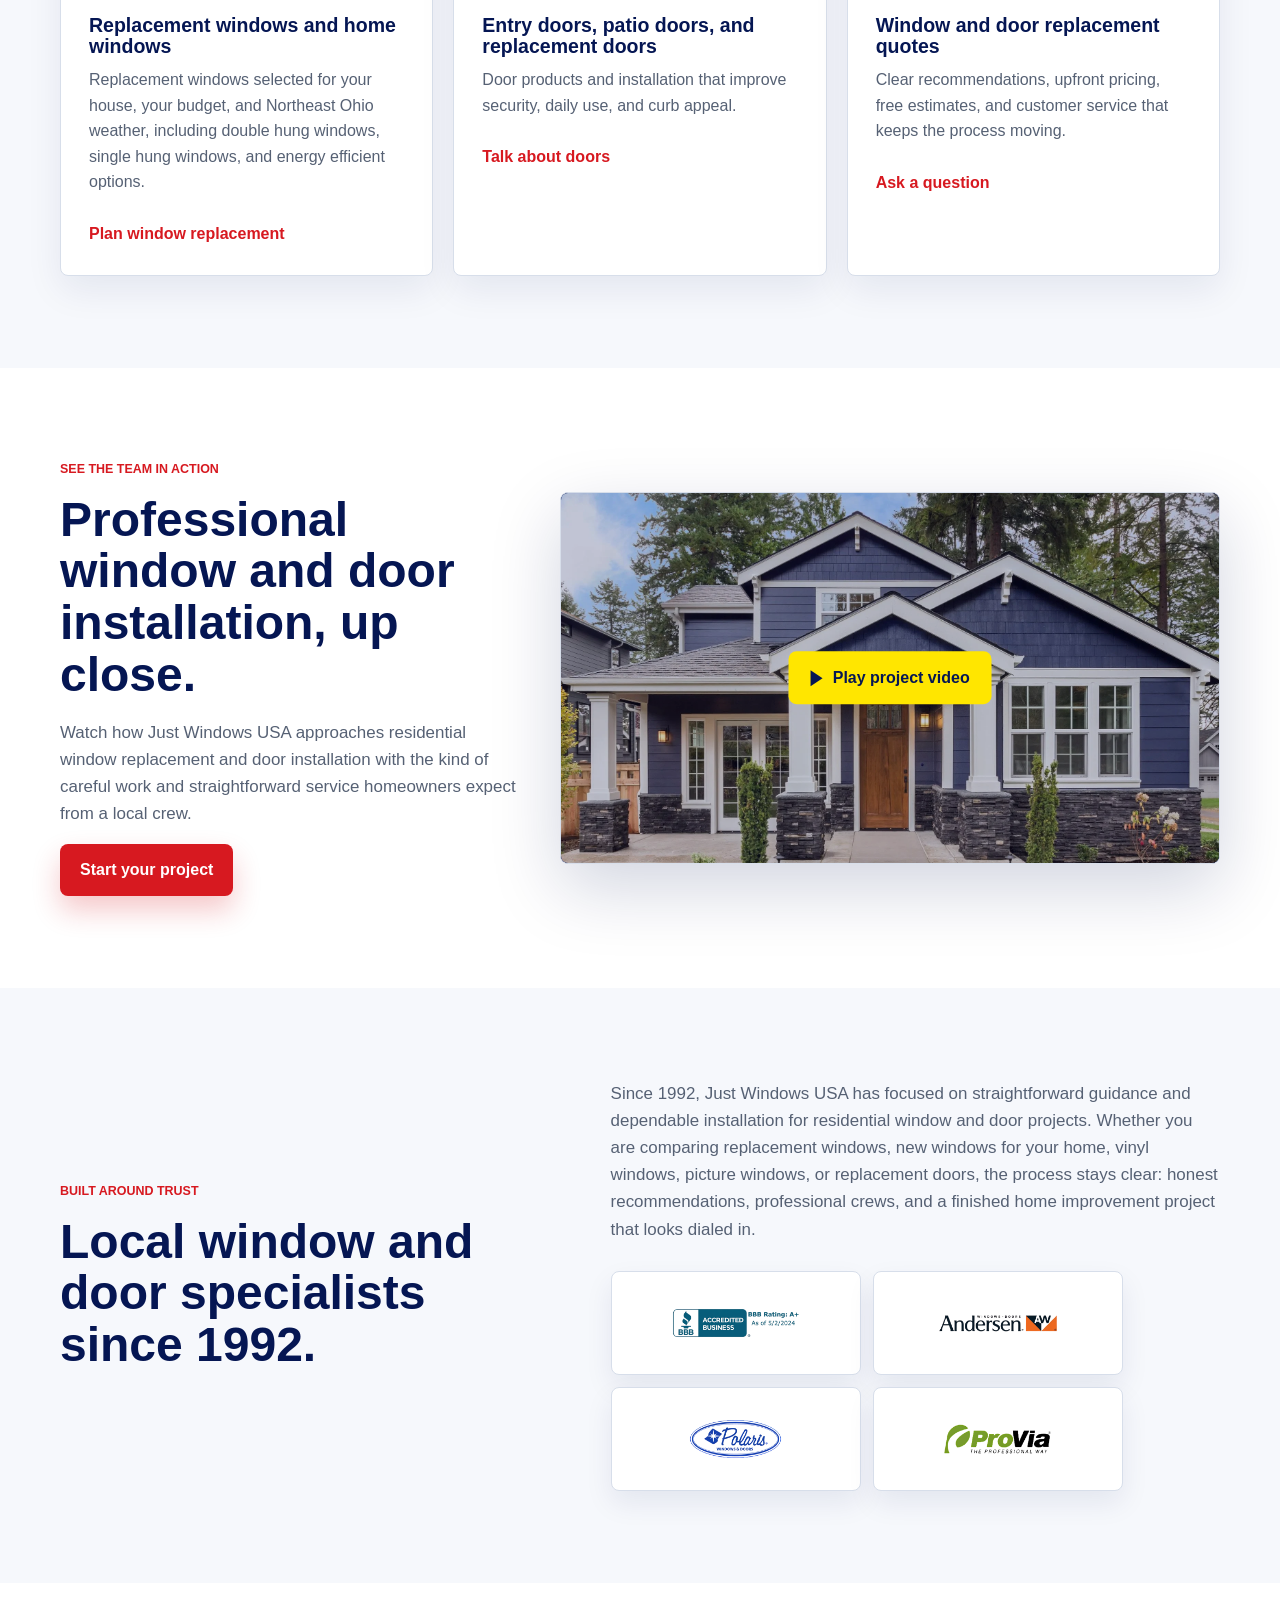
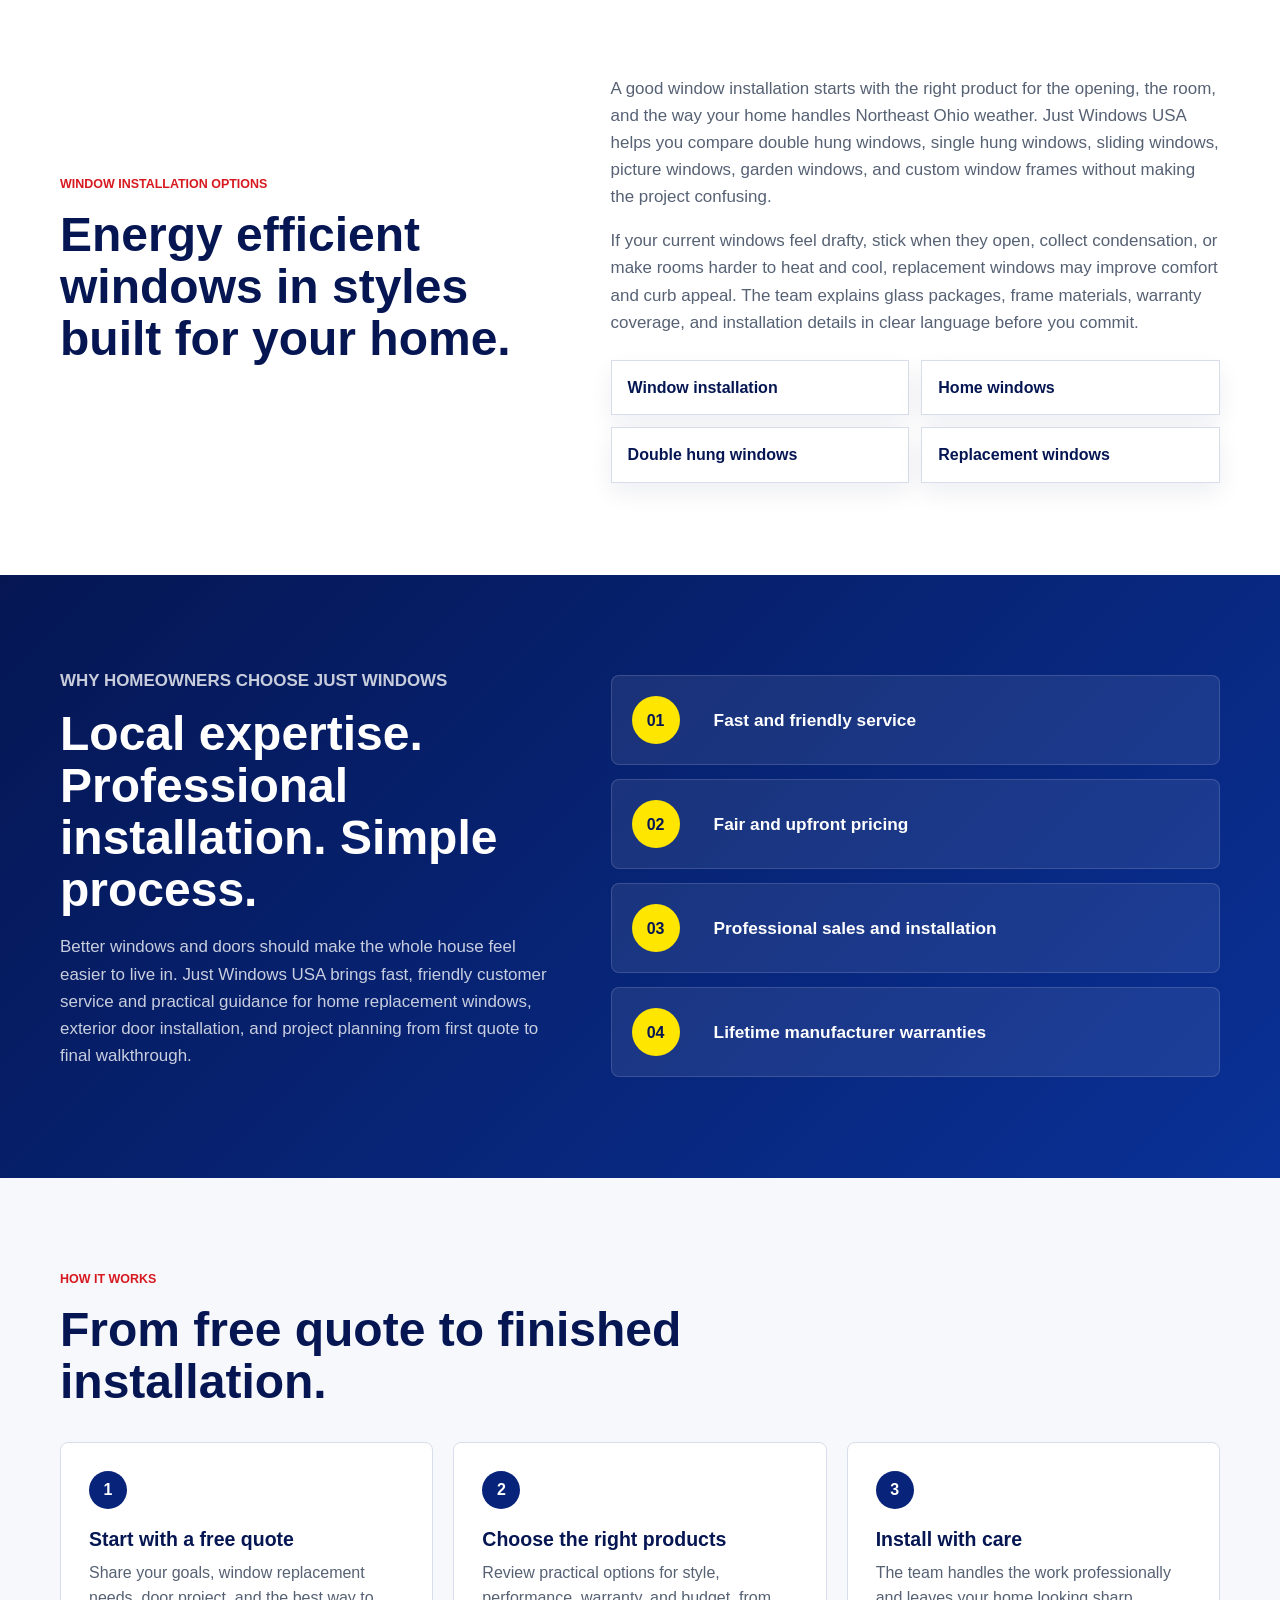
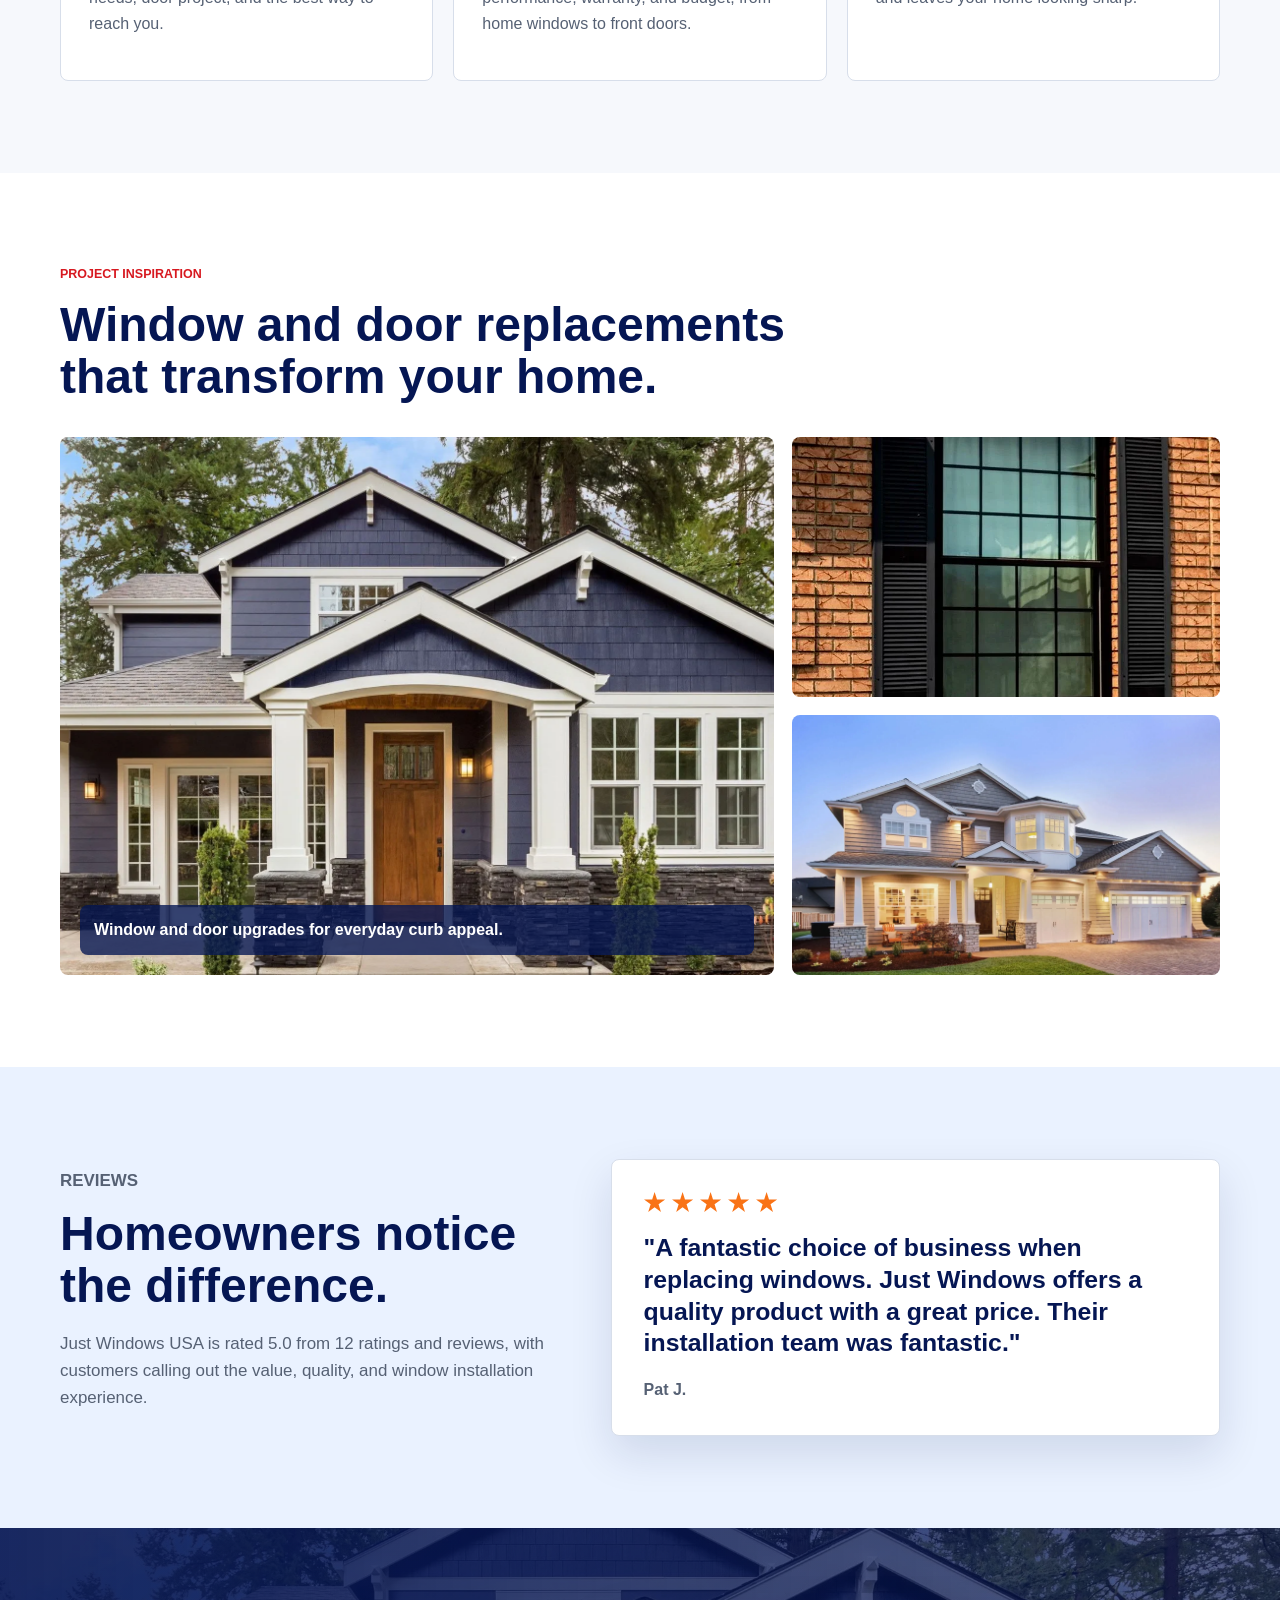
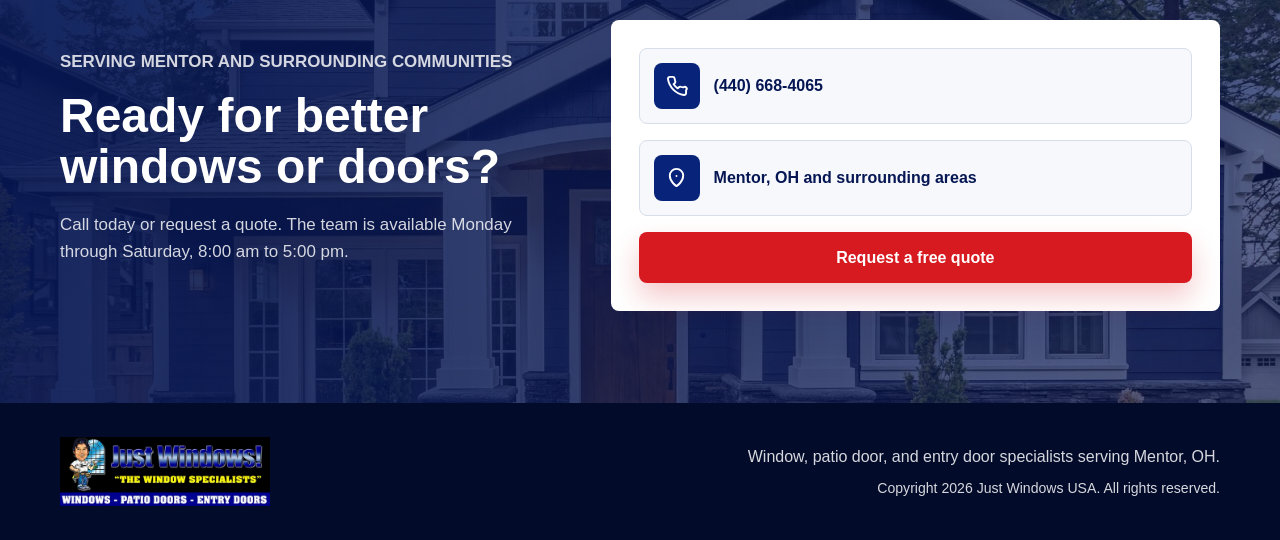
==== commit 34097b4e: "Fix hamburger menu button centering with all-in-one SVG icon Replace CSS-positioned span bars with a" ====
--- a/index.html
+++ b/index.html
@@ -59,7 +59,7 @@
         <a class="brand" href="/" aria-label="Just Windows USA home">
           <img src="/assets/just-windows-logo-516w.webp" alt="Just Windows USA logo" width="258" height="92">
         </a>
-        <button class="nav-toggle" type="button" aria-expanded="false" aria-controls="nav-menu"><span class="sr-only">Open menu</span><svg viewBox="0 0 22 16" width="22" height="16" aria-hidden="true" fill="none" stroke="currentColor" stroke-width="2" stroke-linecap="round"><line x1="0" y1="1" x2="22" y2="1"/><line x1="0" y1="8" x2="22" y2="8"/><line x1="0" y1="15" x2="22" y2="15"/></svg></button>
+        <button class="nav-toggle" type="button" aria-expanded="false" aria-controls="nav-menu"><span class="sr-only">Open menu</span><svg viewBox="0 0 44 44" width="44" height="44" aria-hidden="true" fill="none"><rect x="0.5" y="0.5" width="43" height="43" rx="8" fill="white" stroke="#d7deea"/><line x1="11" y1="15" x2="33" y2="15" stroke="#051653" stroke-width="2" stroke-linecap="round"/><line x1="11" y1="22" x2="33" y2="22" stroke="#051653" stroke-width="2" stroke-linecap="round"/><line x1="11" y1="29" x2="33" y2="29" stroke="#051653" stroke-width="2" stroke-linecap="round"/></svg></button>
         <div class="nav-menu" id="nav-menu">
           <a href="/" aria-current="page">Home</a>
           <a href="/windows/">Windows</a>
@@ -423,3 +423,4 @@
   </body>
 </html>
 
+
--- a/styles.min.css
+++ b/styles.min.css
@@ -1 +1 @@
-:root{--blue-950:#051653;--blue-900:#08247a;--blue-800:#0a329a;--blue-700:#1448bf;--blue-100:#eaf2ff;--yellow:#ffe600;--red:#d71920;--orange:#f97316;--ink:#111827;--muted:#566174;--line:#d7deea;--paper:#ffffff;--soft:#f6f8fc;--shadow:0 24px 70px rgba(5, 22, 83, 0.18);--radius:8px}*{box-sizing:border-box}html{scroll-behavior:smooth}body{margin:0;font-family:"Open Sans","Segoe UI",Arial,sans-serif;color:var(--ink);background:var(--paper);line-height:1.6}img,svg{display:block;max-width:100%}a{color:inherit;text-decoration:none}button,input,select{font:inherit}.container{width:min(1160px,calc(100% - 40px));margin:0 auto}.skip-link{position:fixed;left:16px;top:16px;z-index:100;padding:10px 14px;color:var(--paper);background:var(--blue-950);transform:translateY(-150%)}.skip-link:focus{transform:translateY(0)}.sr-only{position:absolute;width:1px;height:1px;padding:0;margin:-1px;overflow:hidden;clip:rect(0,0,0,0);white-space:nowrap;border:0}.site-header{position:sticky;top:0;z-index:50;background:rgba(255,255,255,.96);border-bottom:1px solid rgba(215,222,234,.9);backdrop-filter:blur(14px)}.topbar{color:var(--paper);background:var(--blue-950);font-size:.88rem}.topbar__inner{min-height:38px;display:flex;align-items:center;justify-content:flex-end;gap:24px}.topbar a{color:var(--yellow);font-weight:800}.nav{min-height:86px;display:flex;align-items:center;justify-content:space-between;gap:28px}.brand{display:inline-flex;align-items:center;width:min(226px,54vw)}.brand img{width:100%;height:auto}.nav-menu{display:flex;align-items:center;gap:22px;color:var(--blue-950);font-weight:800;font-size:.95rem}.nav-menu a{padding:8px 0;border-bottom:2px solid transparent;transition:color 180ms ease,border-color 180ms ease}.nav-menu a:focus-visible,.nav-menu a:hover,.nav-menu a[aria-current=page]{color:var(--red);border-color:var(--yellow)}.nav-menu .nav-cta{padding:12px 18px;color:var(--paper);background:var(--red);border:0;border-radius:var(--radius);box-shadow:0 10px 22px rgba(215,25,32,.22)}.nav-menu .nav-cta:focus-visible,.nav-menu .nav-cta:hover{color:var(--paper);background:#b91319}.nav-toggle{display:none;position:relative;width:44px;height:44px;padding:0;border:1px solid var(--line);border-radius:var(--radius);background:var(--paper);cursor:pointer}.nav-toggle svg{display:block;color:var(--blue-950)}.hero{position:relative;min-height:760px;display:grid;align-items:stretch;overflow:hidden;color:var(--paper)}.hero picture,.hero>picture img,.hero__overlay{position:absolute;inset:0;width:100%;height:100%}.hero>picture img{object-fit:cover}.hero__overlay{background:linear-gradient(90deg,rgba(5,22,83,.92),rgba(5,22,83,.72) 43%,rgba(5,22,83,.18)),linear-gradient(0deg,rgba(5,22,83,.34),rgba(5,22,83,.1))}.hero__content{position:relative;z-index:1;display:grid;grid-template-columns:minmax(0,1fr) 380px;align-items:center;gap:48px;padding:72px 0 84px}.hero__copy{max-width:720px}.eyebrow{margin:0 0 14px;color:var(--red);font-size:.78rem;font-weight:900;letter-spacing:0;text-transform:uppercase}.eyebrow--light{color:var(--yellow)}h1,h2,h3,p{margin-top:0}h1,h2,h3{font-family:Poppins,"Segoe UI",Arial,sans-serif;line-height:1.08;letter-spacing:0}h1{max-width:760px;margin-bottom:22px;font-size:5rem;font-weight:900}h2{margin-bottom:18px;color:var(--blue-950);font-size:3rem;font-weight:900}h3{margin-bottom:10px;color:var(--blue-950);font-size:1.22rem}.hero__copy p:not(.eyebrow){max-width:650px;margin-bottom:28px;color:rgba(255,255,255,.9);font-size:1.2rem}.badge-row,.hero__actions{display:flex;flex-wrap:wrap;gap:12px}.button{display:inline-flex;align-items:center;justify-content:center;min-height:48px;padding:13px 20px;border:0;border-radius:var(--radius);font-weight:900;cursor:pointer;transition:transform 180ms ease,background 180ms ease,color 180ms ease,box-shadow 180ms ease}.button:focus-visible,.button:hover{transform:translateY(-1px)}.button--primary{color:var(--paper);background:var(--red);box-shadow:0 14px 28px rgba(215,25,32,.24)}.button--primary:focus-visible,.button--primary:hover{background:#b91319}.button--light{color:var(--blue-950);background:var(--yellow)}.quote-card{align-self:center;padding:26px;color:var(--ink);background:var(--paper);border:1px solid rgba(255,255,255,.5);border-radius:var(--radius);box-shadow:var(--shadow)}.quote-card__kicker{margin-bottom:4px;color:var(--red);font-weight:900;text-transform:uppercase}.quote-card h2{margin-bottom:20px;font-size:1.55rem}.quote-card label{display:grid;gap:7px;margin-bottom:14px;color:var(--blue-950);font-size:.92rem;font-weight:800}.quote-card input,.quote-card select,.quote-card textarea{width:100%;min-height:48px;padding:0 12px;color:var(--ink);background:var(--soft);border:1px solid var(--line);border-radius:var(--radius);font-family:inherit;font-size:inherit}.quote-card textarea{min-height:76px;padding:10px 12px;resize:vertical}.quote-card input:focus,.quote-card select:focus,.quote-card textarea:focus{outline:3px solid rgba(255,230,0,.52);border-color:var(--blue-700)}.form-label{margin-bottom:8px;color:var(--blue-950);font-size:.92rem;font-weight:800}.service-pills{display:flex;flex-wrap:wrap;gap:8px;margin-bottom:14px}.quote-card .service-pill,.quote-form .service-pill{position:relative!important;display:inline-flex!important;gap:0!important;margin-bottom:0!important;cursor:pointer}.quote-card .service-pill input[type=checkbox],.quote-form .service-pill input[type=checkbox]{position:absolute!important;opacity:0!important;width:0!important;height:0!important;min-height:0!important;padding:0!important;border:none!important;pointer-events:none}.service-pill span{display:block;padding:10px 18px;color:var(--blue-950);background:var(--soft);border:1px solid var(--line);border-radius:var(--radius);font-size:.92rem;font-weight:700;cursor:pointer;transition:background 150ms ease,border-color 150ms ease}.service-pill input:checked+span{background:var(--yellow);border-color:var(--blue-950)}.quote-card .button{width:100%;margin-top:4px}.form-note{margin:14px 0 0;color:var(--muted);font-size:.9rem}.trust-band{background:var(--yellow)}.trust-grid{display:grid;grid-template-columns:repeat(4,1fr)}.trust-grid div{min-height:112px;padding:24px 24px 22px;border-left:1px solid rgba(5,22,83,.18)}.trust-grid div:last-child{border-right:1px solid rgba(5,22,83,.18)}.trust-grid strong{display:block;color:var(--blue-950);font-family:Poppins,"Segoe UI",Arial,sans-serif;font-size:2.25rem;line-height:1}.trust-grid span{color:var(--blue-950);font-weight:800}.section{padding:92px 0}.process-section,.section--intro{background:var(--soft)}.video-section{background:var(--paper)}.video-feature{display:grid;grid-template-columns:0.82fr 1.18fr;gap:42px;align-items:center}.video-feature__copy p:not(.eyebrow){color:var(--muted);font-size:1.06rem}.video-frame{overflow:hidden;background:var(--blue-950);border:1px solid var(--line);border-radius:var(--radius);box-shadow:var(--shadow)}.video-frame video{width:100%;aspect-ratio:16/9;display:block;object-fit:cover;background:var(--blue-950)}.video-load{position:relative;width:100%;aspect-ratio:16/9;display:block;padding:0;overflow:hidden;color:var(--paper);background:var(--blue-950);border:0;cursor:pointer}.video-load img{width:100%;height:100%;object-fit:cover;opacity:.78}.video-load span{position:absolute;left:50%;top:50%;display:inline-flex;align-items:center;justify-content:center;min-height:52px;padding:14px 22px;color:var(--blue-950);background:var(--yellow);border-radius:var(--radius);font-weight:900;transform:translate(-50%,-50%)}.video-load span::before{content:"";width:0;height:0;margin-right:10px;border-top:8px solid transparent;border-bottom:8px solid transparent;border-left:12px solid var(--blue-950)}.contact-grid,.reviews-grid,.split,.why-grid{display:grid;grid-template-columns:0.9fr 1.1fr;gap:52px;align-items:center}.contact-section p,.intro-copy p,.reviews p,.why-grid p{color:var(--muted);font-size:1.06rem}.text-link-grid{display:grid;grid-template-columns:repeat(2,minmax(0,1fr));gap:12px;margin-top:24px}.text-link-grid a{padding:14px 16px;color:var(--blue-950);font-weight:800;background:var(--paper);border:1px solid var(--line);border-radius:var(--radius-sm);box-shadow:0 10px 24px rgba(5,22,83,.07)}.text-link-grid a:focus-visible,.text-link-grid a:hover{color:var(--red);border-color:rgba(215,25,32,.35)}.badge-row{margin-top:28px;align-items:center}.badge-row a{width:min(100%,250px);min-height:92px;display:flex;align-items:center;justify-content:center;padding:14px 18px;background:var(--paper);border:1px solid var(--line);border-radius:var(--radius);box-shadow:0 12px 28px rgba(5,22,83,.08);transition:transform 180ms ease,border-color 180ms ease,box-shadow 180ms ease}.badge-row a:focus-visible,.badge-row a:hover{transform:translateY(-2px);border-color:rgba(20,72,191,.35);box-shadow:0 16px 34px rgba(5,22,83,.14)}.badge-row img{max-width:100%;max-height:74px;width:auto;object-fit:contain}.section-heading{max-width:740px;margin-bottom:34px}.service-grid{display:grid;grid-template-columns:repeat(3,1fr);gap:20px}.service-card{min-height:312px;padding:28px;background:var(--paper);border:1px solid var(--line);border-radius:var(--radius);box-shadow:0 14px 36px rgba(5,22,83,.08);transition:transform 180ms ease,border-color 180ms ease,box-shadow 180ms ease}.service-card:hover{transform:translateY(-3px);border-color:rgba(215,25,32,.4);box-shadow:0 18px 44px rgba(5,22,83,.14)}.service-card__photo{width:calc(100% + 56px);margin:-28px -28px 22px;height:200px;overflow:hidden;border-radius:var(--radius) var(--radius) 0 0}.service-card__photo img{width:100%;height:100%;object-fit:cover;object-position:center;display:block;transition:transform .3s ease}.service-card:hover .service-card__photo img{transform:scale(1.04)}.service-card p{color:var(--muted)}.service-card a{display:inline-flex;margin-top:10px;color:var(--red);font-weight:900}.section--blue{color:var(--paper);background:linear-gradient(135deg,rgba(5,22,83,.96),rgba(10,50,154,.96)),var(--blue-950)}.section--blue h2,.section--blue h3{color:var(--paper)}.section--blue p{color:rgba(255,255,255,.78)}.proof-list{display:grid;gap:14px}.proof-list div{display:grid;grid-template-columns:64px 1fr;gap:18px;align-items:center;padding:20px;background:rgba(255,255,255,.08);border:1px solid rgba(255,255,255,.14);border-radius:var(--radius)}.proof-list span{display:grid;place-items:center;width:48px;height:48px;color:var(--blue-950);background:var(--yellow);border-radius:50%;font-weight:900}.proof-list h3{margin:0;font-size:1.08rem}.process{display:grid;grid-template-columns:repeat(3,1fr);gap:20px}.process article{position:relative;padding:28px;background:var(--paper);border:1px solid var(--line);border-radius:var(--radius)}.process span{display:inline-grid;place-items:center;width:38px;height:38px;margin-bottom:20px;color:var(--paper);background:var(--blue-900);border-radius:50%;font-weight:900}.process p{color:var(--muted)}.gallery-grid{display:grid;grid-template-columns:1.25fr 0.75fr;grid-template-rows:260px 260px;gap:18px}.gallery-grid figure{position:relative;min-height:0;margin:0;overflow:hidden;background:var(--soft);border-radius:var(--radius)}.gallery-grid img{width:100%;height:100%;object-fit:cover}.gallery-main{grid-row:span 2}.gallery-main figcaption{position:absolute;left:20px;right:20px;bottom:20px;padding:12px 14px;color:var(--paper);background:rgba(5,22,83,.78);border-radius:var(--radius);font-weight:800}.reviews{background:var(--blue-100)}.testimonial{padding:32px;background:var(--paper);border:1px solid var(--line);border-radius:var(--radius);box-shadow:0 18px 44px rgba(5,22,83,.12)}.stars{display:flex;gap:6px;margin-bottom:18px}.stars span{width:22px;height:22px;background:var(--orange);clip-path:polygon(50% 0,61% 34%,98% 34%,68% 55%,79% 91%,50% 69%,21% 91%,32% 55%,2% 34%,39% 34%)}blockquote{margin:0 0 18px;color:var(--blue-950);font-family:Poppins,"Segoe UI",Arial,sans-serif;font-size:1.55rem;font-weight:800;line-height:1.28}.page-hero{position:relative;min-height:460px;display:grid;align-items:center;overflow:hidden;color:var(--paper);background:var(--blue-950)}.page-hero img,.page-hero::before{position:absolute;inset:0;width:100%;height:100%}.page-hero img{object-fit:cover;opacity:.42}.page-hero::before{content:"";z-index:1;background:linear-gradient(90deg,rgba(5,22,83,.95),rgba(5,22,83,.68))}.page-hero__content{position:relative;z-index:2;max-width:760px;padding:86px 0}.page-hero h1{font-size:4rem}.page-hero p:not(.eyebrow){max-width:680px;color:rgba(255,255,255,.86);font-size:1.15rem}.breadcrumb{display:flex;gap:8px;margin-bottom:18px;color:rgba(255,255,255,.72);font-size:.92rem;font-weight:800}.breadcrumb a{color:var(--yellow)}.content-grid{display:grid;grid-template-columns:minmax(0,1fr) 340px;gap:44px;align-items:start}.feature-panel,.info-card,.quote-panel,.review-card,.sidebar-card{background:var(--paper);border:1px solid var(--line);border-radius:var(--radius);box-shadow:0 14px 36px rgba(5,22,83,.08)}.sidebar-card{position:sticky;top:150px;padding:24px}.feature-panel h2,.quote-panel h2,.sidebar-card h2{font-size:1.55rem}.check-list,.compact-list,.sidebar-card ul{padding:0;margin:0;list-style:none}.check-list li,.compact-list li,.sidebar-card li{position:relative;padding:10px 0 10px 28px;color:var(--muted);border-bottom:1px solid var(--line)}.check-list li:last-child,.compact-list li:last-child,.sidebar-card li:last-child{border-bottom:0}.check-list li::before,.compact-list li::before,.sidebar-card li::before{content:"";position:absolute;left:0;top:18px;width:12px;height:12px;background:var(--yellow);border:3px solid var(--blue-950);border-radius:50%}.feature-panel{padding:32px;margin-bottom:22px}.feature-panel p{color:var(--muted)}.two-column-list{columns:2;column-gap:34px}.product-callout{display:grid;grid-template-columns:1fr 0.8fr;gap:24px;align-items:center;margin-top:32px;padding:28px;color:var(--paper);background:var(--blue-950);border-radius:var(--radius)}.product-callout h2,.product-callout h3{color:var(--paper)}.product-callout p{color:rgba(255,255,255,.78)}.product-callout img{width:100%;max-height:260px;object-fit:cover;border-radius:var(--radius)}.card-grid{display:grid;grid-template-columns:repeat(3,1fr);gap:20px}.info-card{padding:26px}.info-card p{color:var(--muted)}.gallery-page-grid{display:grid;grid-template-columns:repeat(3,1fr);gap:18px}.gallery-intro{max-width:860px}.gallery-page-grid figure{min-height:250px;margin:0;overflow:hidden;background:var(--soft);border-radius:var(--radius)}.gallery-page-grid--guided{align-items:stretch}.gallery-guide{min-height:250px;padding:26px;display:flex;flex-direction:column;justify-content:center;background:var(--blue-100);border:1px solid var(--line);border-radius:var(--radius)}.gallery-guide--wide{grid-column:span 2}.gallery-guide h2{margin-bottom:14px;font-size:1.65rem}.gallery-guide p:not(.eyebrow){color:var(--muted)}.gallery-guide a{width:fit-content;margin-top:4px;color:var(--red);font-weight:900}.gallery-page-grid img{width:100%;height:100%;object-fit:cover;transition:transform 220ms ease}.gallery-page-grid figure:hover img{transform:scale(1.03)}.reviews-list{display:grid;grid-template-columns:repeat(2,1fr);gap:20px}.review-card{padding:26px}.review-card blockquote{font-size:1.08rem;font-family:"Open Sans","Segoe UI",Arial,sans-serif;font-weight:700}.review-card cite{display:block;margin-top:14px}.rating-summary{display:grid;grid-template-columns:auto 1fr;gap:24px;align-items:center;padding:30px;margin-bottom:28px;background:var(--blue-100);border-radius:var(--radius)}.rating-number{color:var(--blue-950);font-family:Poppins,"Segoe UI",Arial,sans-serif;font-size:4rem;font-weight:900;line-height:1}.about-photo{overflow:hidden;border-radius:var(--radius);box-shadow:var(--shadow)}.about-photo img{width:100%;height:100%;min-height:360px;object-fit:cover}.details-grid{display:grid;grid-template-columns:repeat(3,1fr);gap:18px}.contact-methods{display:grid;grid-template-columns:repeat(2,1fr);gap:18px}.contact-method{display:grid;grid-template-columns:60px 1fr;gap:16px;align-items:center;padding:22px;background:var(--paper);border:1px solid var(--line);border-radius:var(--radius)}.contact-method img{width:54px;height:54px;object-fit:contain}.quote-panel{padding:30px}.quote-form{display:grid;gap:14px}.quote-form label{display:grid;gap:7px;color:var(--blue-950);font-size:.92rem;font-weight:800}.quote-form input,.quote-form select,.quote-form textarea{width:100%;min-height:48px;padding:11px 12px;color:var(--ink);background:var(--soft);border:1px solid var(--line);border-radius:var(--radius);resize:vertical}.quote-form textarea{min-height:118px}.payment-row{display:flex;flex-wrap:wrap;gap:10px;margin-top:16px}.payment-row img{height:28px;width:auto;padding:4px 8px;background:var(--paper);border:1px solid var(--line);border-radius:5px}cite{color:var(--muted);font-style:normal;font-weight:900}.contact-section{color:var(--paper);background:linear-gradient(90deg,rgba(5,22,83,.92),rgba(5,22,83,.64)),url("assets/gallery/just-windows-content-home-02-1920w-1-e1714687004282.webp") center/cover}.contact-section h2{color:var(--paper)}.contact-section p{color:rgba(255,255,255,.82)}.contact-card{display:grid;gap:16px;padding:28px;color:var(--blue-950);background:var(--paper);border-radius:var(--radius);box-shadow:var(--shadow)}.contact-line{display:grid;grid-template-columns:46px 1fr;gap:14px;align-items:center;padding:14px;background:var(--soft);border:1px solid var(--line);border-radius:var(--radius)}.contact-line span{display:grid;place-items:center;width:46px;height:46px;color:var(--paper);background:var(--blue-900);border-radius:var(--radius)}.contact-line svg{width:23px;height:23px;fill:none;stroke:currentColor;stroke-width:2;stroke-linecap:round;stroke-linejoin:round}.footer{padding:34px 0;color:var(--paper);background:#030b2b}.footer__inner{display:flex;align-items:center;justify-content:space-between;gap:28px}.footer img{width:210px;height:auto;background:#000}.footer p{margin:0;color:rgba(255,255,255,.84);text-align:right}.fine-print{margin-top:8px!important;font-size:.88rem}:focus-visible{outline:3px solid var(--yellow);outline-offset:3px}@media (max-width:980px){.topbar__inner{justify-content:center;gap:14px}.nav{min-height:78px;position:relative}.nav-toggle{display:grid;place-items:center}.nav-menu{position:fixed;left:0;right:0;top:var(--header-h,117px);display:none;flex-direction:column;align-items:stretch;gap:0;padding:14px;background:var(--paper);border:1px solid var(--line);border-radius:var(--radius);box-shadow:var(--shadow);z-index:200}.nav-menu.is-open{display:flex}.nav-menu a{padding:13px 12px}.nav-menu .nav-cta{margin-top:8px;text-align:center}.hero{min-height:auto}.hero__overlay{background:linear-gradient(180deg,rgba(5,22,83,.9),rgba(5,22,83,.72))}.contact-grid,.content-grid,.hero__content,.product-callout,.reviews-grid,.split,.video-feature,.why-grid{grid-template-columns:1fr}.hero__content{gap:32px;padding-top:58px}.quote-card{max-width:560px}.card-grid,.contact-methods,.details-grid,.gallery-page-grid,.process,.reviews-list,.service-grid,.trust-grid{grid-template-columns:repeat(2,1fr)}.sidebar-card{position:static}.gallery-grid{grid-template-columns:1fr;grid-template-rows:420px 260px 260px}.gallery-guide--wide{grid-column:span 2}.gallery-main{grid-row:auto}}@media (max-width:640px){.container{width:min(100% - 28px,1160px)}.topbar__inner{min-height:auto;padding:9px 0;flex-wrap:wrap;font-size:.8rem}.topbar__inner span:nth-child(2){display:none}.brand{width:min(190px,58vw)}.hero__content{padding:44px 0 54px}h1{font-size:2.55rem}h2{font-size:2rem}.page-hero{min-height:380px}.page-hero h1{font-size:2.55rem}.page-hero__content{padding:56px 0}.hero__actions{align-items:stretch;flex-direction:column}.button{width:100%}.quote-card{padding:22px}.card-grid,.contact-methods,.details-grid,.gallery-page-grid,.process,.reviews-list,.service-grid,.trust-grid{grid-template-columns:1fr}.trust-grid div,.trust-grid div:last-child{border-right:0;border-left:0;border-bottom:1px solid rgba(5,22,83,.16)}.section{padding:66px 0}.service-card{min-height:auto}.badge-row{align-items:stretch}.badge-row a{max-width:calc(50% - 6px);width:calc(50% - 6px);min-height:86px;padding:12px}.badge-row img{max-width:100%;height:48px;object-fit:contain}.gallery-grid{grid-template-rows:320px 220px 220px}.gallery-page-grid figure{min-height:230px}.gallery-guide,.gallery-guide--wide{min-height:auto;grid-column:auto}.contact-line,.proof-list div{grid-template-columns:1fr}.footer__inner{align-items:flex-start;flex-direction:column}.footer p{text-align:left}}@media (prefers-reduced-motion:reduce){*,::after,::before{scroll-behavior:auto!important;transition-duration:0s!important;animation-duration:0s!important;animation-iteration-count:1!important}}+:root{--blue-950:#051653;--blue-900:#08247a;--blue-800:#0a329a;--blue-700:#1448bf;--blue-100:#eaf2ff;--yellow:#ffe600;--red:#d71920;--orange:#f97316;--ink:#111827;--muted:#566174;--line:#d7deea;--paper:#ffffff;--soft:#f6f8fc;--shadow:0 24px 70px rgba(5, 22, 83, 0.18);--radius:8px}*{box-sizing:border-box}html{scroll-behavior:smooth}body{margin:0;font-family:"Open Sans","Segoe UI",Arial,sans-serif;color:var(--ink);background:var(--paper);line-height:1.6}img,svg{display:block;max-width:100%}a{color:inherit;text-decoration:none}button,input,select{font:inherit}.container{width:min(1160px,calc(100% - 40px));margin:0 auto}.skip-link{position:fixed;left:16px;top:16px;z-index:100;padding:10px 14px;color:var(--paper);background:var(--blue-950);transform:translateY(-150%)}.skip-link:focus{transform:translateY(0)}.sr-only{position:absolute;width:1px;height:1px;padding:0;margin:-1px;overflow:hidden;clip:rect(0,0,0,0);white-space:nowrap;border:0}.site-header{position:sticky;top:0;z-index:50;background:rgba(255,255,255,.96);border-bottom:1px solid rgba(215,222,234,.9);backdrop-filter:blur(14px)}.topbar{color:var(--paper);background:var(--blue-950);font-size:.88rem}.topbar__inner{min-height:38px;display:flex;align-items:center;justify-content:flex-end;gap:24px}.topbar a{color:var(--yellow);font-weight:800}.nav{min-height:86px;display:flex;align-items:center;justify-content:space-between;gap:28px}.brand{display:inline-flex;align-items:center;width:min(226px,54vw)}.brand img{width:100%;height:auto}.nav-menu{display:flex;align-items:center;gap:22px;color:var(--blue-950);font-weight:800;font-size:.95rem}.nav-menu a{padding:8px 0;border-bottom:2px solid transparent;transition:color 180ms ease,border-color 180ms ease}.nav-menu a:focus-visible,.nav-menu a:hover,.nav-menu a[aria-current=page]{color:var(--red);border-color:var(--yellow)}.nav-menu .nav-cta{padding:12px 18px;color:var(--paper);background:var(--red);border:0;border-radius:var(--radius);box-shadow:0 10px 22px rgba(215,25,32,.22)}.nav-menu .nav-cta:focus-visible,.nav-menu .nav-cta:hover{color:var(--paper);background:#b91319}.nav-toggle{display:none;padding:0;border:0;background:0 0;cursor:pointer}.nav-toggle svg{display:block}.hero{position:relative;min-height:760px;display:grid;align-items:stretch;overflow:hidden;color:var(--paper)}.hero picture,.hero>picture img,.hero__overlay{position:absolute;inset:0;width:100%;height:100%}.hero>picture img{object-fit:cover}.hero__overlay{background:linear-gradient(90deg,rgba(5,22,83,.92),rgba(5,22,83,.72) 43%,rgba(5,22,83,.18)),linear-gradient(0deg,rgba(5,22,83,.34),rgba(5,22,83,.1))}.hero__content{position:relative;z-index:1;display:grid;grid-template-columns:minmax(0,1fr) 380px;align-items:center;gap:48px;padding:72px 0 84px}.hero__copy{max-width:720px}.eyebrow{margin:0 0 14px;color:var(--red);font-size:.78rem;font-weight:900;letter-spacing:0;text-transform:uppercase}.eyebrow--light{color:var(--yellow)}h1,h2,h3,p{margin-top:0}h1,h2,h3{font-family:Poppins,"Segoe UI",Arial,sans-serif;line-height:1.08;letter-spacing:0}h1{max-width:760px;margin-bottom:22px;font-size:5rem;font-weight:900}h2{margin-bottom:18px;color:var(--blue-950);font-size:3rem;font-weight:900}h3{margin-bottom:10px;color:var(--blue-950);font-size:1.22rem}.hero__copy p:not(.eyebrow){max-width:650px;margin-bottom:28px;color:rgba(255,255,255,.9);font-size:1.2rem}.badge-row,.hero__actions{display:flex;flex-wrap:wrap;gap:12px}.button{display:inline-flex;align-items:center;justify-content:center;min-height:48px;padding:13px 20px;border:0;border-radius:var(--radius);font-weight:900;cursor:pointer;transition:transform 180ms ease,background 180ms ease,color 180ms ease,box-shadow 180ms ease}.button:focus-visible,.button:hover{transform:translateY(-1px)}.button--primary{color:var(--paper);background:var(--red);box-shadow:0 14px 28px rgba(215,25,32,.24)}.button--primary:focus-visible,.button--primary:hover{background:#b91319}.button--light{color:var(--blue-950);background:var(--yellow)}.quote-card{align-self:center;padding:26px;color:var(--ink);background:var(--paper);border:1px solid rgba(255,255,255,.5);border-radius:var(--radius);box-shadow:var(--shadow)}.quote-card__kicker{margin-bottom:4px;color:var(--red);font-weight:900;text-transform:uppercase}.quote-card h2{margin-bottom:20px;font-size:1.55rem}.quote-card label{display:grid;gap:7px;margin-bottom:14px;color:var(--blue-950);font-size:.92rem;font-weight:800}.quote-card input,.quote-card select,.quote-card textarea{width:100%;min-height:48px;padding:0 12px;color:var(--ink);background:var(--soft);border:1px solid var(--line);border-radius:var(--radius);font-family:inherit;font-size:inherit}.quote-card textarea{min-height:76px;padding:10px 12px;resize:vertical}.quote-card input:focus,.quote-card select:focus,.quote-card textarea:focus{outline:3px solid rgba(255,230,0,.52);border-color:var(--blue-700)}.form-label{margin-bottom:8px;color:var(--blue-950);font-size:.92rem;font-weight:800}.service-pills{display:flex;flex-wrap:wrap;gap:8px;margin-bottom:14px}.quote-card .service-pill,.quote-form .service-pill{position:relative!important;display:inline-flex!important;gap:0!important;margin-bottom:0!important;cursor:pointer}.quote-card .service-pill input[type=checkbox],.quote-form .service-pill input[type=checkbox]{position:absolute!important;opacity:0!important;width:0!important;height:0!important;min-height:0!important;padding:0!important;border:none!important;pointer-events:none}.service-pill span{display:block;padding:10px 18px;color:var(--blue-950);background:var(--soft);border:1px solid var(--line);border-radius:var(--radius);font-size:.92rem;font-weight:700;cursor:pointer;transition:background 150ms ease,border-color 150ms ease}.service-pill input:checked+span{background:var(--yellow);border-color:var(--blue-950)}.quote-card .button{width:100%;margin-top:4px}.form-note{margin:14px 0 0;color:var(--muted);font-size:.9rem}.trust-band{background:var(--yellow)}.trust-grid{display:grid;grid-template-columns:repeat(4,1fr)}.trust-grid div{min-height:112px;padding:24px 24px 22px;border-left:1px solid rgba(5,22,83,.18)}.trust-grid div:last-child{border-right:1px solid rgba(5,22,83,.18)}.trust-grid strong{display:block;color:var(--blue-950);font-family:Poppins,"Segoe UI",Arial,sans-serif;font-size:2.25rem;line-height:1}.trust-grid span{color:var(--blue-950);font-weight:800}.section{padding:92px 0}.process-section,.section--intro{background:var(--soft)}.video-section{background:var(--paper)}.video-feature{display:grid;grid-template-columns:0.82fr 1.18fr;gap:42px;align-items:center}.video-feature__copy p:not(.eyebrow){color:var(--muted);font-size:1.06rem}.video-frame{overflow:hidden;background:var(--blue-950);border:1px solid var(--line);border-radius:var(--radius);box-shadow:var(--shadow)}.video-frame video{width:100%;aspect-ratio:16/9;display:block;object-fit:cover;background:var(--blue-950)}.video-load{position:relative;width:100%;aspect-ratio:16/9;display:block;padding:0;overflow:hidden;color:var(--paper);background:var(--blue-950);border:0;cursor:pointer}.video-load img{width:100%;height:100%;object-fit:cover;opacity:.78}.video-load span{position:absolute;left:50%;top:50%;display:inline-flex;align-items:center;justify-content:center;min-height:52px;padding:14px 22px;color:var(--blue-950);background:var(--yellow);border-radius:var(--radius);font-weight:900;transform:translate(-50%,-50%)}.video-load span::before{content:"";width:0;height:0;margin-right:10px;border-top:8px solid transparent;border-bottom:8px solid transparent;border-left:12px solid var(--blue-950)}.contact-grid,.reviews-grid,.split,.why-grid{display:grid;grid-template-columns:0.9fr 1.1fr;gap:52px;align-items:center}.contact-section p,.intro-copy p,.reviews p,.why-grid p{color:var(--muted);font-size:1.06rem}.text-link-grid{display:grid;grid-template-columns:repeat(2,minmax(0,1fr));gap:12px;margin-top:24px}.text-link-grid a{padding:14px 16px;color:var(--blue-950);font-weight:800;background:var(--paper);border:1px solid var(--line);border-radius:var(--radius-sm);box-shadow:0 10px 24px rgba(5,22,83,.07)}.text-link-grid a:focus-visible,.text-link-grid a:hover{color:var(--red);border-color:rgba(215,25,32,.35)}.badge-row{margin-top:28px;align-items:center}.badge-row a{width:min(100%,250px);min-height:92px;display:flex;align-items:center;justify-content:center;padding:14px 18px;background:var(--paper);border:1px solid var(--line);border-radius:var(--radius);box-shadow:0 12px 28px rgba(5,22,83,.08);transition:transform 180ms ease,border-color 180ms ease,box-shadow 180ms ease}.badge-row a:focus-visible,.badge-row a:hover{transform:translateY(-2px);border-color:rgba(20,72,191,.35);box-shadow:0 16px 34px rgba(5,22,83,.14)}.badge-row img{max-width:100%;max-height:74px;width:auto;object-fit:contain}.section-heading{max-width:740px;margin-bottom:34px}.service-grid{display:grid;grid-template-columns:repeat(3,1fr);gap:20px}.service-card{min-height:312px;padding:28px;background:var(--paper);border:1px solid var(--line);border-radius:var(--radius);box-shadow:0 14px 36px rgba(5,22,83,.08);transition:transform 180ms ease,border-color 180ms ease,box-shadow 180ms ease}.service-card:hover{transform:translateY(-3px);border-color:rgba(215,25,32,.4);box-shadow:0 18px 44px rgba(5,22,83,.14)}.service-card__photo{width:calc(100% + 56px);margin:-28px -28px 22px;height:200px;overflow:hidden;border-radius:var(--radius) var(--radius) 0 0}.service-card__photo img{width:100%;height:100%;object-fit:cover;object-position:center;display:block;transition:transform .3s ease}.service-card:hover .service-card__photo img{transform:scale(1.04)}.service-card p{color:var(--muted)}.service-card a{display:inline-flex;margin-top:10px;color:var(--red);font-weight:900}.section--blue{color:var(--paper);background:linear-gradient(135deg,rgba(5,22,83,.96),rgba(10,50,154,.96)),var(--blue-950)}.section--blue h2,.section--blue h3{color:var(--paper)}.section--blue p{color:rgba(255,255,255,.78)}.proof-list{display:grid;gap:14px}.proof-list div{display:grid;grid-template-columns:64px 1fr;gap:18px;align-items:center;padding:20px;background:rgba(255,255,255,.08);border:1px solid rgba(255,255,255,.14);border-radius:var(--radius)}.proof-list span{display:grid;place-items:center;width:48px;height:48px;color:var(--blue-950);background:var(--yellow);border-radius:50%;font-weight:900}.proof-list h3{margin:0;font-size:1.08rem}.process{display:grid;grid-template-columns:repeat(3,1fr);gap:20px}.process article{position:relative;padding:28px;background:var(--paper);border:1px solid var(--line);border-radius:var(--radius)}.process span{display:inline-grid;place-items:center;width:38px;height:38px;margin-bottom:20px;color:var(--paper);background:var(--blue-900);border-radius:50%;font-weight:900}.process p{color:var(--muted)}.gallery-grid{display:grid;grid-template-columns:1.25fr 0.75fr;grid-template-rows:260px 260px;gap:18px}.gallery-grid figure{position:relative;min-height:0;margin:0;overflow:hidden;background:var(--soft);border-radius:var(--radius)}.gallery-grid img{width:100%;height:100%;object-fit:cover}.gallery-main{grid-row:span 2}.gallery-main figcaption{position:absolute;left:20px;right:20px;bottom:20px;padding:12px 14px;color:var(--paper);background:rgba(5,22,83,.78);border-radius:var(--radius);font-weight:800}.reviews{background:var(--blue-100)}.testimonial{padding:32px;background:var(--paper);border:1px solid var(--line);border-radius:var(--radius);box-shadow:0 18px 44px rgba(5,22,83,.12)}.stars{display:flex;gap:6px;margin-bottom:18px}.stars span{width:22px;height:22px;background:var(--orange);clip-path:polygon(50% 0,61% 34%,98% 34%,68% 55%,79% 91%,50% 69%,21% 91%,32% 55%,2% 34%,39% 34%)}blockquote{margin:0 0 18px;color:var(--blue-950);font-family:Poppins,"Segoe UI",Arial,sans-serif;font-size:1.55rem;font-weight:800;line-height:1.28}.page-hero{position:relative;min-height:460px;display:grid;align-items:center;overflow:hidden;color:var(--paper);background:var(--blue-950)}.page-hero img,.page-hero::before{position:absolute;inset:0;width:100%;height:100%}.page-hero img{object-fit:cover;opacity:.42}.page-hero::before{content:"";z-index:1;background:linear-gradient(90deg,rgba(5,22,83,.95),rgba(5,22,83,.68))}.page-hero__content{position:relative;z-index:2;max-width:760px;padding:86px 0}.page-hero h1{font-size:4rem}.page-hero p:not(.eyebrow){max-width:680px;color:rgba(255,255,255,.86);font-size:1.15rem}.breadcrumb{display:flex;gap:8px;margin-bottom:18px;color:rgba(255,255,255,.72);font-size:.92rem;font-weight:800}.breadcrumb a{color:var(--yellow)}.content-grid{display:grid;grid-template-columns:minmax(0,1fr) 340px;gap:44px;align-items:start}.feature-panel,.info-card,.quote-panel,.review-card,.sidebar-card{background:var(--paper);border:1px solid var(--line);border-radius:var(--radius);box-shadow:0 14px 36px rgba(5,22,83,.08)}.sidebar-card{position:sticky;top:150px;padding:24px}.feature-panel h2,.quote-panel h2,.sidebar-card h2{font-size:1.55rem}.check-list,.compact-list,.sidebar-card ul{padding:0;margin:0;list-style:none}.check-list li,.compact-list li,.sidebar-card li{position:relative;padding:10px 0 10px 28px;color:var(--muted);border-bottom:1px solid var(--line)}.check-list li:last-child,.compact-list li:last-child,.sidebar-card li:last-child{border-bottom:0}.check-list li::before,.compact-list li::before,.sidebar-card li::before{content:"";position:absolute;left:0;top:18px;width:12px;height:12px;background:var(--yellow);border:3px solid var(--blue-950);border-radius:50%}.feature-panel{padding:32px;margin-bottom:22px}.feature-panel p{color:var(--muted)}.two-column-list{columns:2;column-gap:34px}.product-callout{display:grid;grid-template-columns:1fr 0.8fr;gap:24px;align-items:center;margin-top:32px;padding:28px;color:var(--paper);background:var(--blue-950);border-radius:var(--radius)}.product-callout h2,.product-callout h3{color:var(--paper)}.product-callout p{color:rgba(255,255,255,.78)}.product-callout img{width:100%;max-height:260px;object-fit:cover;border-radius:var(--radius)}.card-grid{display:grid;grid-template-columns:repeat(3,1fr);gap:20px}.info-card{padding:26px}.info-card p{color:var(--muted)}.gallery-page-grid{display:grid;grid-template-columns:repeat(3,1fr);gap:18px}.gallery-intro{max-width:860px}.gallery-page-grid figure{min-height:250px;margin:0;overflow:hidden;background:var(--soft);border-radius:var(--radius)}.gallery-page-grid--guided{align-items:stretch}.gallery-guide{min-height:250px;padding:26px;display:flex;flex-direction:column;justify-content:center;background:var(--blue-100);border:1px solid var(--line);border-radius:var(--radius)}.gallery-guide--wide{grid-column:span 2}.gallery-guide h2{margin-bottom:14px;font-size:1.65rem}.gallery-guide p:not(.eyebrow){color:var(--muted)}.gallery-guide a{width:fit-content;margin-top:4px;color:var(--red);font-weight:900}.gallery-page-grid img{width:100%;height:100%;object-fit:cover;transition:transform 220ms ease}.gallery-page-grid figure:hover img{transform:scale(1.03)}.reviews-list{display:grid;grid-template-columns:repeat(2,1fr);gap:20px}.review-card{padding:26px}.review-card blockquote{font-size:1.08rem;font-family:"Open Sans","Segoe UI",Arial,sans-serif;font-weight:700}.review-card cite{display:block;margin-top:14px}.rating-summary{display:grid;grid-template-columns:auto 1fr;gap:24px;align-items:center;padding:30px;margin-bottom:28px;background:var(--blue-100);border-radius:var(--radius)}.rating-number{color:var(--blue-950);font-family:Poppins,"Segoe UI",Arial,sans-serif;font-size:4rem;font-weight:900;line-height:1}.about-photo{overflow:hidden;border-radius:var(--radius);box-shadow:var(--shadow)}.about-photo img{width:100%;height:100%;min-height:360px;object-fit:cover}.details-grid{display:grid;grid-template-columns:repeat(3,1fr);gap:18px}.contact-methods{display:grid;grid-template-columns:repeat(2,1fr);gap:18px}.contact-method{display:grid;grid-template-columns:60px 1fr;gap:16px;align-items:center;padding:22px;background:var(--paper);border:1px solid var(--line);border-radius:var(--radius)}.contact-method img{width:54px;height:54px;object-fit:contain}.quote-panel{padding:30px}.quote-form{display:grid;gap:14px}.quote-form label{display:grid;gap:7px;color:var(--blue-950);font-size:.92rem;font-weight:800}.quote-form input,.quote-form select,.quote-form textarea{width:100%;min-height:48px;padding:11px 12px;color:var(--ink);background:var(--soft);border:1px solid var(--line);border-radius:var(--radius);resize:vertical}.quote-form textarea{min-height:118px}.payment-row{display:flex;flex-wrap:wrap;gap:10px;margin-top:16px}.payment-row img{height:28px;width:auto;padding:4px 8px;background:var(--paper);border:1px solid var(--line);border-radius:5px}cite{color:var(--muted);font-style:normal;font-weight:900}.contact-section{color:var(--paper);background:linear-gradient(90deg,rgba(5,22,83,.92),rgba(5,22,83,.64)),url("assets/gallery/just-windows-content-home-02-1920w-1-e1714687004282.webp") center/cover}.contact-section h2{color:var(--paper)}.contact-section p{color:rgba(255,255,255,.82)}.contact-card{display:grid;gap:16px;padding:28px;color:var(--blue-950);background:var(--paper);border-radius:var(--radius);box-shadow:var(--shadow)}.contact-line{display:grid;grid-template-columns:46px 1fr;gap:14px;align-items:center;padding:14px;background:var(--soft);border:1px solid var(--line);border-radius:var(--radius)}.contact-line span{display:grid;place-items:center;width:46px;height:46px;color:var(--paper);background:var(--blue-900);border-radius:var(--radius)}.contact-line svg{width:23px;height:23px;fill:none;stroke:currentColor;stroke-width:2;stroke-linecap:round;stroke-linejoin:round}.footer{padding:34px 0;color:var(--paper);background:#030b2b}.footer__inner{display:flex;align-items:center;justify-content:space-between;gap:28px}.footer img{width:210px;height:auto;background:#000}.footer p{margin:0;color:rgba(255,255,255,.84);text-align:right}.fine-print{margin-top:8px!important;font-size:.88rem}:focus-visible{outline:3px solid var(--yellow);outline-offset:3px}@media (max-width:980px){.topbar__inner{justify-content:center;gap:14px}.nav{min-height:78px;position:relative}.nav-toggle{display:block}.nav-menu{position:fixed;left:0;right:0;top:var(--header-h,117px);display:none;flex-direction:column;align-items:stretch;gap:0;padding:14px;background:var(--paper);border:1px solid var(--line);border-radius:var(--radius);box-shadow:var(--shadow);z-index:200}.nav-menu.is-open{display:flex}.nav-menu a{padding:13px 12px}.nav-menu .nav-cta{margin-top:8px;text-align:center}.hero{min-height:auto}.hero__overlay{background:linear-gradient(180deg,rgba(5,22,83,.9),rgba(5,22,83,.72))}.contact-grid,.content-grid,.hero__content,.product-callout,.reviews-grid,.split,.video-feature,.why-grid{grid-template-columns:1fr}.hero__content{gap:32px;padding-top:58px}.quote-card{max-width:560px}.card-grid,.contact-methods,.details-grid,.gallery-page-grid,.process,.reviews-list,.service-grid,.trust-grid{grid-template-columns:repeat(2,1fr)}.sidebar-card{position:static}.gallery-grid{grid-template-columns:1fr;grid-template-rows:420px 260px 260px}.gallery-guide--wide{grid-column:span 2}.gallery-main{grid-row:auto}}@media (max-width:640px){.container{width:min(100% - 28px,1160px)}.topbar__inner{min-height:auto;padding:9px 0;flex-wrap:wrap;font-size:.8rem}.topbar__inner span:nth-child(2){display:none}.brand{width:min(190px,58vw)}.hero__content{padding:44px 0 54px}h1{font-size:2.55rem}h2{font-size:2rem}.page-hero{min-height:380px}.page-hero h1{font-size:2.55rem}.page-hero__content{padding:56px 0}.hero__actions{align-items:stretch;flex-direction:column}.button{width:100%}.quote-card{padding:22px}.card-grid,.contact-methods,.details-grid,.gallery-page-grid,.process,.reviews-list,.service-grid,.trust-grid{grid-template-columns:1fr}.trust-grid div,.trust-grid div:last-child{border-right:0;border-left:0;border-bottom:1px solid rgba(5,22,83,.16)}.section{padding:66px 0}.service-card{min-height:auto}.badge-row{align-items:stretch}.badge-row a{max-width:calc(50% - 6px);width:calc(50% - 6px);min-height:86px;padding:12px}.badge-row img{max-width:100%;height:48px;object-fit:contain}.gallery-grid{grid-template-rows:320px 220px 220px}.gallery-page-grid figure{min-height:230px}.gallery-guide,.gallery-guide--wide{min-height:auto;grid-column:auto}.contact-line,.proof-list div{grid-template-columns:1fr}.footer__inner{align-items:flex-start;flex-direction:column}.footer p{text-align:left}}@media (prefers-reduced-motion:reduce){*,::after,::before{scroll-behavior:auto!important;transition-duration:0s!important;animation-duration:0s!important;animation-iteration-count:1!important}}
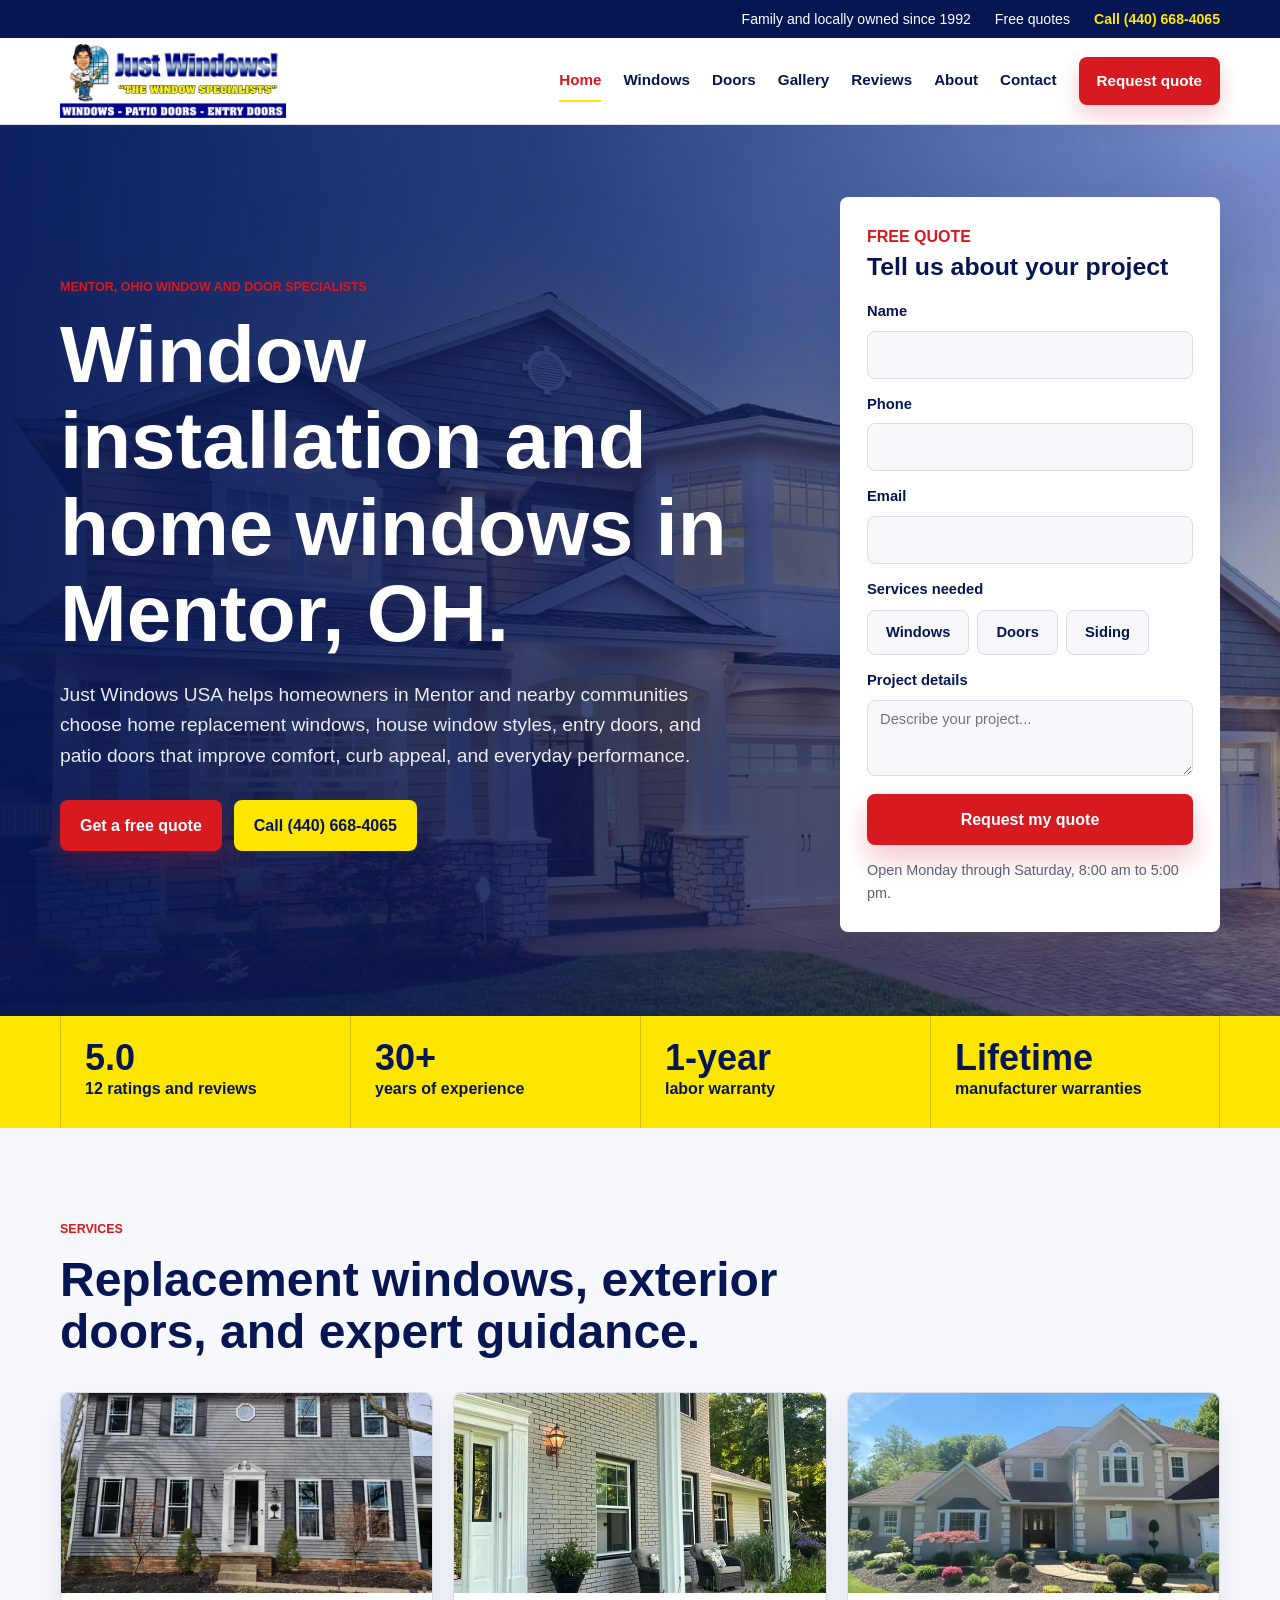
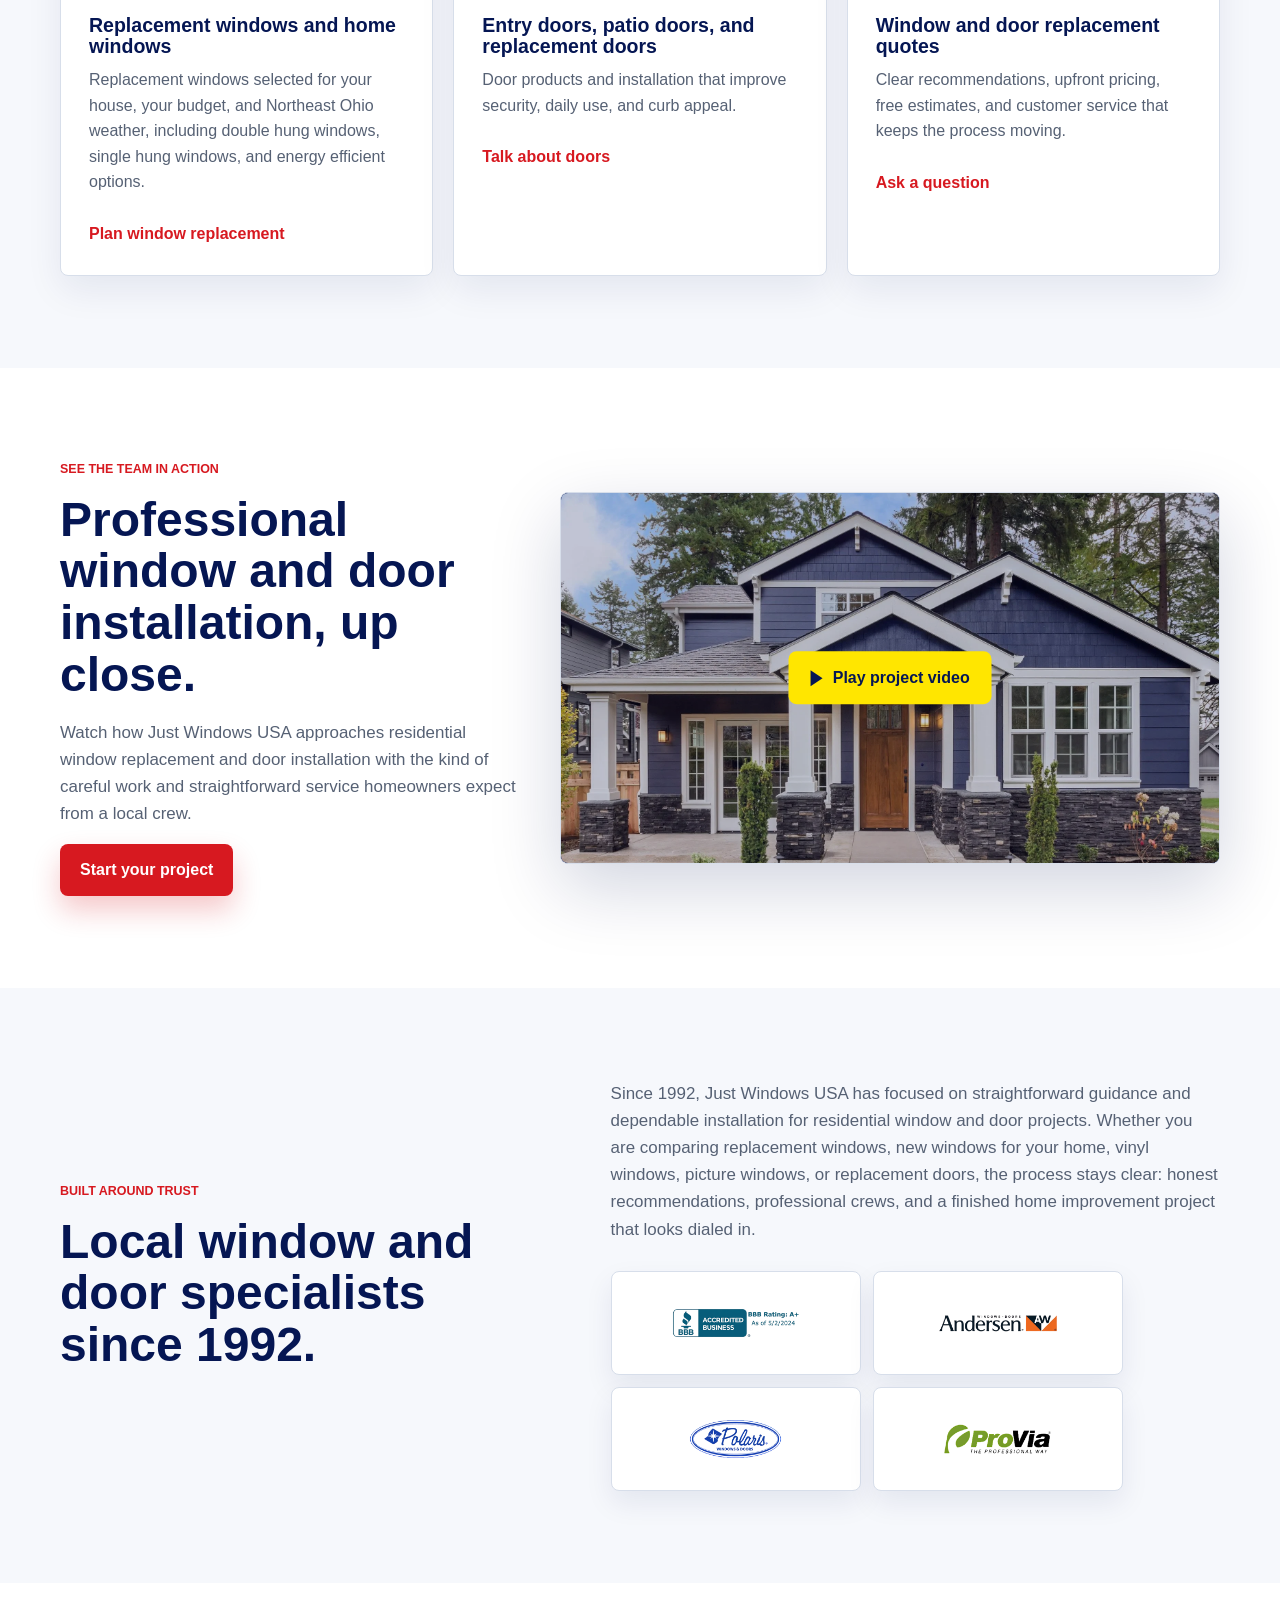
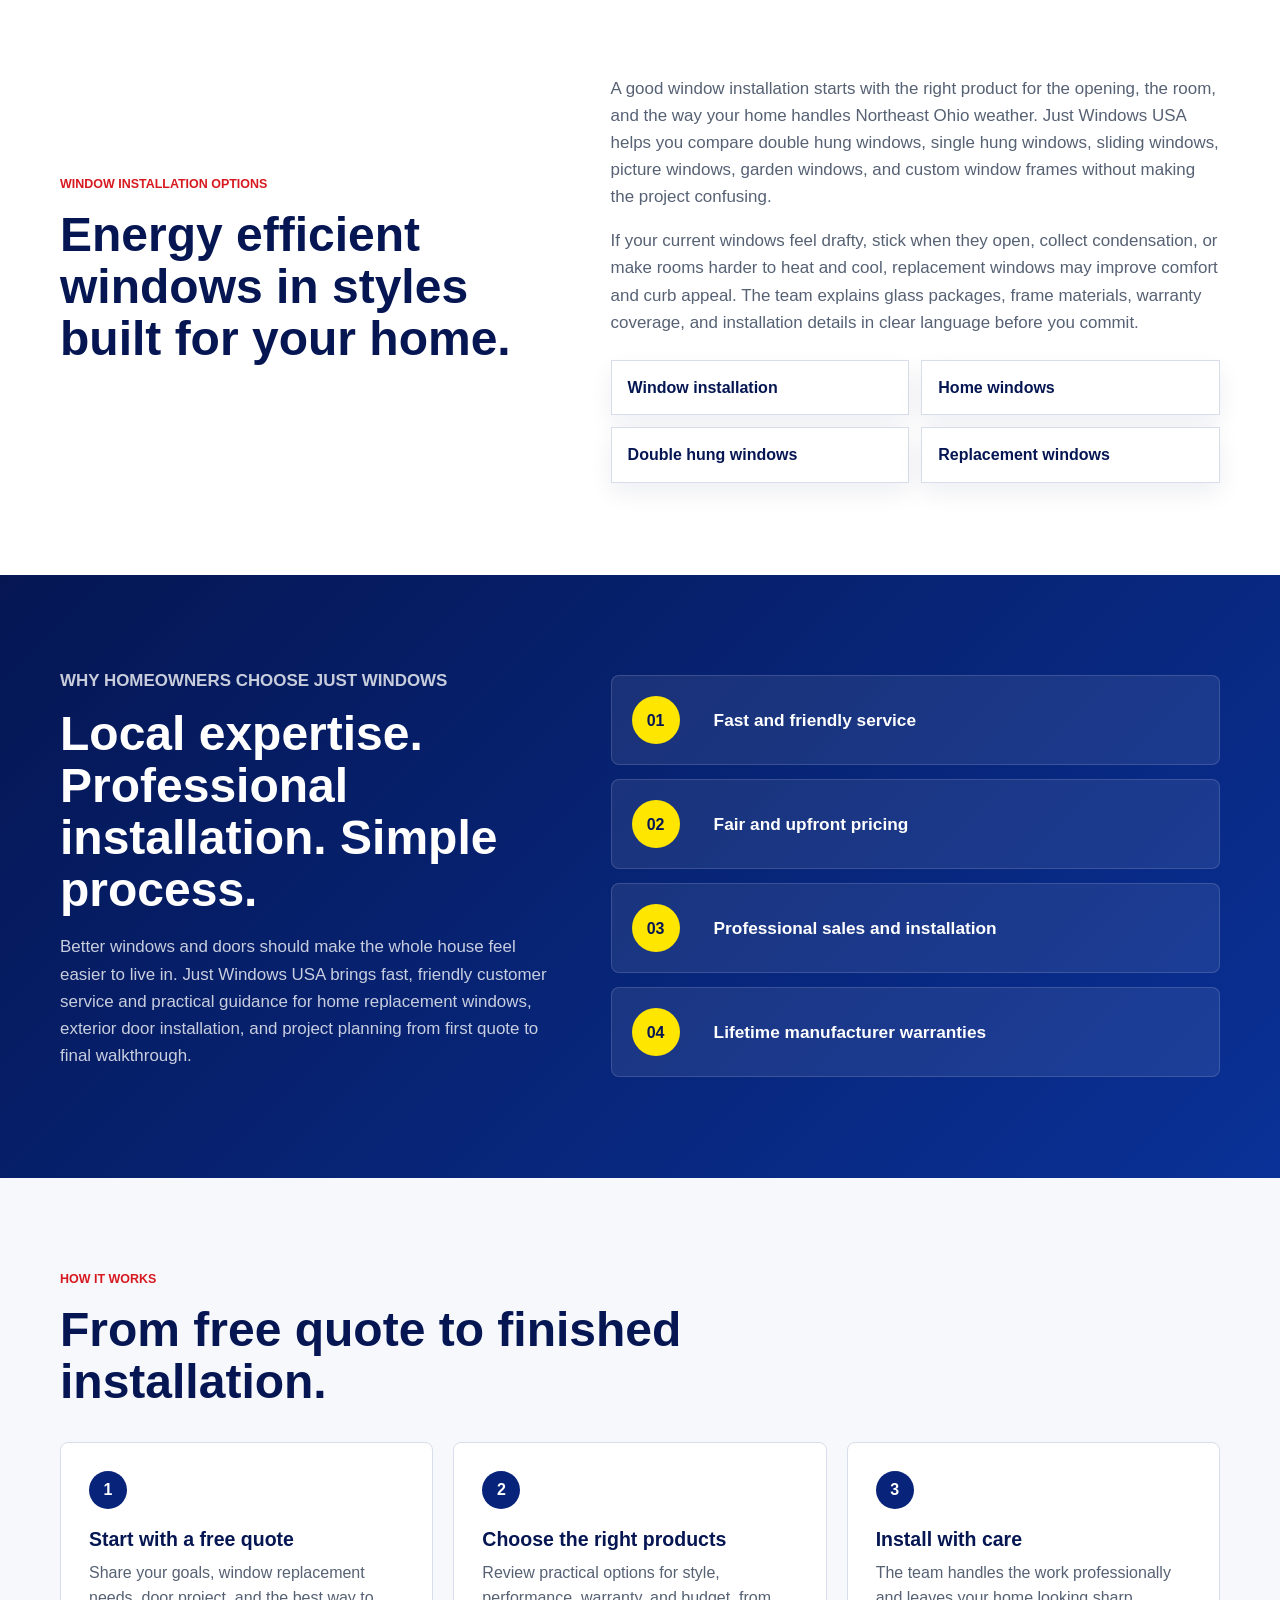
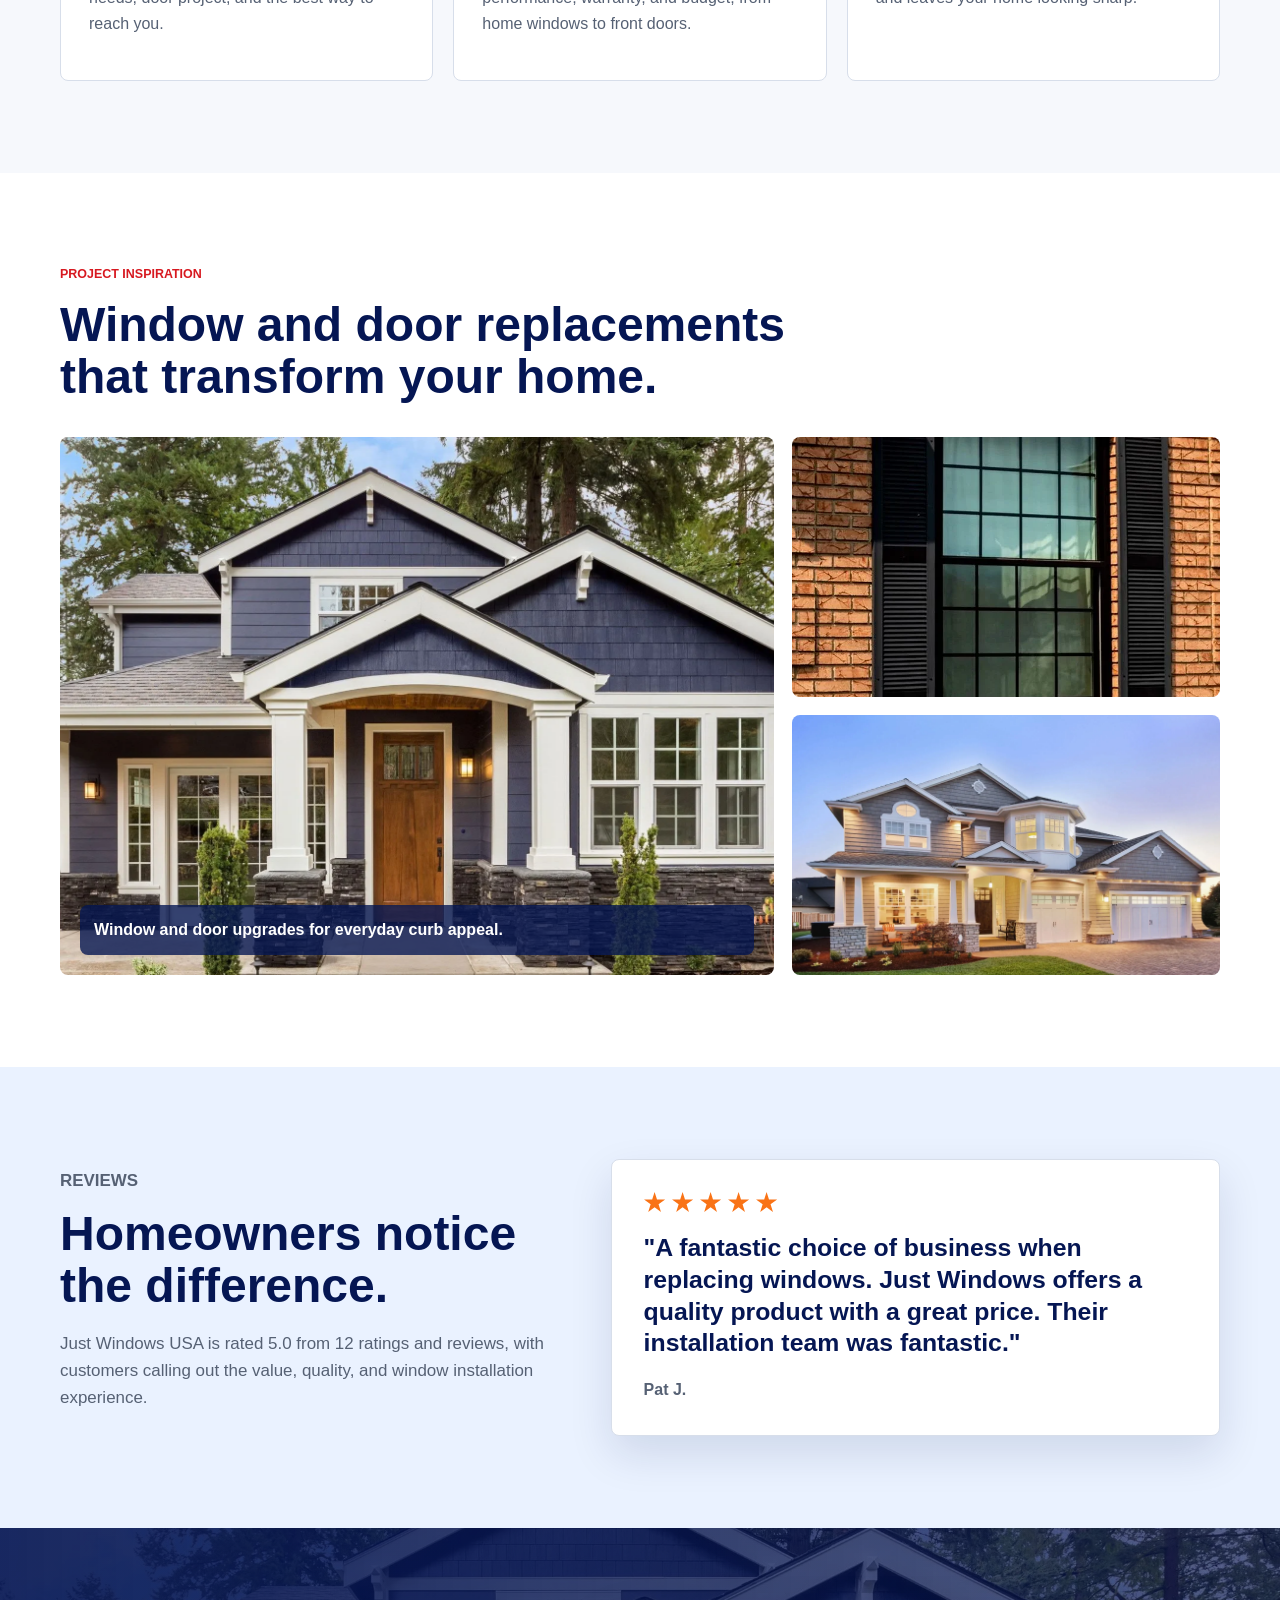
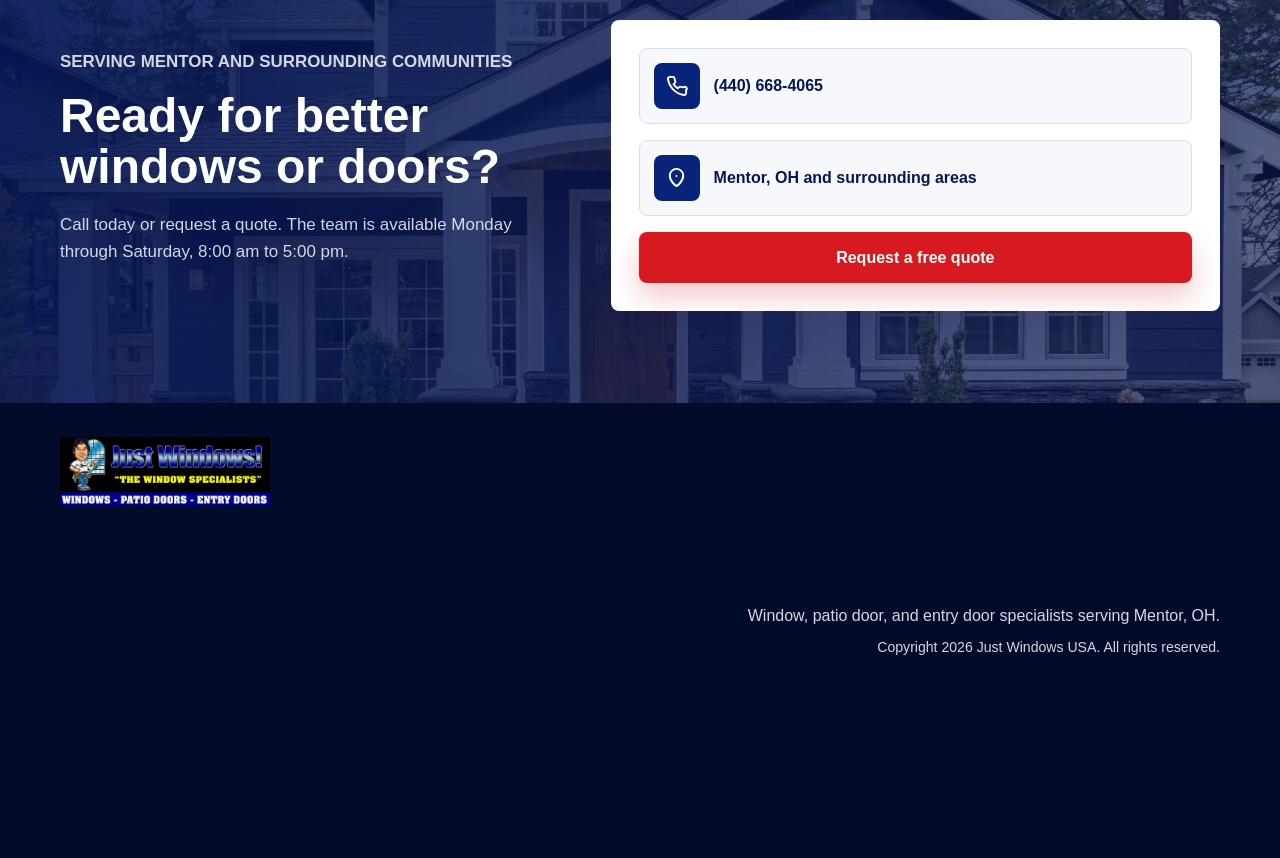
==== commit 68565a28: "Add scroll-reveal animations, footer map, and About page Facebook embed Scroll reveal: an Intersecti" ====
--- a/index.html
+++ b/index.html
@@ -14,8 +14,9 @@
     <link rel="canonical" href="https://just-windows-usa.vercel.app/">
     <link rel="preload" href="/assets/gallery/just-windows-content-home-02-1920w-1-e1714687004282.webp" as="image" media="(max-width: 700px)" fetchpriority="high">
     <link rel="preload" href="/assets/gallery/just-windows-content-home-01-1920w-1-e1714686945999.webp" as="image" media="(min-width: 701px)" fetchpriority="high">
-    <link rel="stylesheet" href="/styles.min.css?v=3">
-    <script defer src="/script.min.js?v=3"></script>
+    <script>if("IntersectionObserver" in window)document.documentElement.classList.add("anim-ready")</script>
+    <link rel="stylesheet" href="/styles.min.css?v=5">
+    <script defer src="/script.min.js?v=5"></script>
     <script type="application/ld+json">
       {
               "@context": "https://schema.org",
@@ -413,7 +414,10 @@
 
     <footer class="footer">
       <div class="container footer__inner">
-        <img loading="lazy" decoding="async" src="/assets/just-windows-logo-516w.webp" alt="Just Windows USA logo" width="210" height="75">
+        <div class="footer__brand">
+          <img loading="lazy" decoding="async" src="/assets/just-windows-logo-516w.webp" alt="Just Windows USA logo" width="210" height="75">
+          <iframe class="footer__map" src="https://www.google.com/maps/embed?pb=!1m18!1m12!1m3!1d911725.0661750615!2d-82.1460781508727!3d41.75823343788528!2m3!1f0!2f0!3f0!3m2!1i1024!2i768!4f13.1!3m3!1m2!1s0x8831a5f5d43dcc97%3A0x89d8ecbbaa70b9ba!2sJust%20Windows!5e1!3m2!1sen!2sus!4v1784916839404!5m2!1sen!2sus" width="400" height="300" style="border:0;" allowfullscreen loading="lazy" referrerpolicy="strict-origin-when-cross-origin" title="Just Windows USA location map"></iframe>
+        </div>
         <div>
           <p>Window, patio door, and entry door specialists serving Mentor, OH.</p>
           <p class="fine-print">Copyright <span data-year></span> Just Windows USA. All rights reserved.</p>
--- a/styles.min.css
+++ b/styles.min.css
@@ -1 +1 @@
-:root{--blue-950:#051653;--blue-900:#08247a;--blue-800:#0a329a;--blue-700:#1448bf;--blue-100:#eaf2ff;--yellow:#ffe600;--red:#d71920;--orange:#f97316;--ink:#111827;--muted:#566174;--line:#d7deea;--paper:#ffffff;--soft:#f6f8fc;--shadow:0 24px 70px rgba(5, 22, 83, 0.18);--radius:8px}*{box-sizing:border-box}html{scroll-behavior:smooth}body{margin:0;font-family:"Open Sans","Segoe UI",Arial,sans-serif;color:var(--ink);background:var(--paper);line-height:1.6}img,svg{display:block;max-width:100%}a{color:inherit;text-decoration:none}button,input,select{font:inherit}.container{width:min(1160px,calc(100% - 40px));margin:0 auto}.skip-link{position:fixed;left:16px;top:16px;z-index:100;padding:10px 14px;color:var(--paper);background:var(--blue-950);transform:translateY(-150%)}.skip-link:focus{transform:translateY(0)}.sr-only{position:absolute;width:1px;height:1px;padding:0;margin:-1px;overflow:hidden;clip:rect(0,0,0,0);white-space:nowrap;border:0}.site-header{position:sticky;top:0;z-index:50;background:rgba(255,255,255,.96);border-bottom:1px solid rgba(215,222,234,.9);backdrop-filter:blur(14px)}.topbar{color:var(--paper);background:var(--blue-950);font-size:.88rem}.topbar__inner{min-height:38px;display:flex;align-items:center;justify-content:flex-end;gap:24px}.topbar a{color:var(--yellow);font-weight:800}.nav{min-height:86px;display:flex;align-items:center;justify-content:space-between;gap:28px}.brand{display:inline-flex;align-items:center;width:min(226px,54vw)}.brand img{width:100%;height:auto}.nav-menu{display:flex;align-items:center;gap:22px;color:var(--blue-950);font-weight:800;font-size:.95rem}.nav-menu a{padding:8px 0;border-bottom:2px solid transparent;transition:color 180ms ease,border-color 180ms ease}.nav-menu a:focus-visible,.nav-menu a:hover,.nav-menu a[aria-current=page]{color:var(--red);border-color:var(--yellow)}.nav-menu .nav-cta{padding:12px 18px;color:var(--paper);background:var(--red);border:0;border-radius:var(--radius);box-shadow:0 10px 22px rgba(215,25,32,.22)}.nav-menu .nav-cta:focus-visible,.nav-menu .nav-cta:hover{color:var(--paper);background:#b91319}.nav-toggle{display:none;padding:0;border:0;background:0 0;cursor:pointer}.nav-toggle svg{display:block}.hero{position:relative;min-height:760px;display:grid;align-items:stretch;overflow:hidden;color:var(--paper)}.hero picture,.hero>picture img,.hero__overlay{position:absolute;inset:0;width:100%;height:100%}.hero>picture img{object-fit:cover}.hero__overlay{background:linear-gradient(90deg,rgba(5,22,83,.92),rgba(5,22,83,.72) 43%,rgba(5,22,83,.18)),linear-gradient(0deg,rgba(5,22,83,.34),rgba(5,22,83,.1))}.hero__content{position:relative;z-index:1;display:grid;grid-template-columns:minmax(0,1fr) 380px;align-items:center;gap:48px;padding:72px 0 84px}.hero__copy{max-width:720px}.eyebrow{margin:0 0 14px;color:var(--red);font-size:.78rem;font-weight:900;letter-spacing:0;text-transform:uppercase}.eyebrow--light{color:var(--yellow)}h1,h2,h3,p{margin-top:0}h1,h2,h3{font-family:Poppins,"Segoe UI",Arial,sans-serif;line-height:1.08;letter-spacing:0}h1{max-width:760px;margin-bottom:22px;font-size:5rem;font-weight:900}h2{margin-bottom:18px;color:var(--blue-950);font-size:3rem;font-weight:900}h3{margin-bottom:10px;color:var(--blue-950);font-size:1.22rem}.hero__copy p:not(.eyebrow){max-width:650px;margin-bottom:28px;color:rgba(255,255,255,.9);font-size:1.2rem}.badge-row,.hero__actions{display:flex;flex-wrap:wrap;gap:12px}.button{display:inline-flex;align-items:center;justify-content:center;min-height:48px;padding:13px 20px;border:0;border-radius:var(--radius);font-weight:900;cursor:pointer;transition:transform 180ms ease,background 180ms ease,color 180ms ease,box-shadow 180ms ease}.button:focus-visible,.button:hover{transform:translateY(-1px)}.button--primary{color:var(--paper);background:var(--red);box-shadow:0 14px 28px rgba(215,25,32,.24)}.button--primary:focus-visible,.button--primary:hover{background:#b91319}.button--light{color:var(--blue-950);background:var(--yellow)}.quote-card{align-self:center;padding:26px;color:var(--ink);background:var(--paper);border:1px solid rgba(255,255,255,.5);border-radius:var(--radius);box-shadow:var(--shadow)}.quote-card__kicker{margin-bottom:4px;color:var(--red);font-weight:900;text-transform:uppercase}.quote-card h2{margin-bottom:20px;font-size:1.55rem}.quote-card label{display:grid;gap:7px;margin-bottom:14px;color:var(--blue-950);font-size:.92rem;font-weight:800}.quote-card input,.quote-card select,.quote-card textarea{width:100%;min-height:48px;padding:0 12px;color:var(--ink);background:var(--soft);border:1px solid var(--line);border-radius:var(--radius);font-family:inherit;font-size:inherit}.quote-card textarea{min-height:76px;padding:10px 12px;resize:vertical}.quote-card input:focus,.quote-card select:focus,.quote-card textarea:focus{outline:3px solid rgba(255,230,0,.52);border-color:var(--blue-700)}.form-label{margin-bottom:8px;color:var(--blue-950);font-size:.92rem;font-weight:800}.service-pills{display:flex;flex-wrap:wrap;gap:8px;margin-bottom:14px}.quote-card .service-pill,.quote-form .service-pill{position:relative!important;display:inline-flex!important;gap:0!important;margin-bottom:0!important;cursor:pointer}.quote-card .service-pill input[type=checkbox],.quote-form .service-pill input[type=checkbox]{position:absolute!important;opacity:0!important;width:0!important;height:0!important;min-height:0!important;padding:0!important;border:none!important;pointer-events:none}.service-pill span{display:block;padding:10px 18px;color:var(--blue-950);background:var(--soft);border:1px solid var(--line);border-radius:var(--radius);font-size:.92rem;font-weight:700;cursor:pointer;transition:background 150ms ease,border-color 150ms ease}.service-pill input:checked+span{background:var(--yellow);border-color:var(--blue-950)}.quote-card .button{width:100%;margin-top:4px}.form-note{margin:14px 0 0;color:var(--muted);font-size:.9rem}.trust-band{background:var(--yellow)}.trust-grid{display:grid;grid-template-columns:repeat(4,1fr)}.trust-grid div{min-height:112px;padding:24px 24px 22px;border-left:1px solid rgba(5,22,83,.18)}.trust-grid div:last-child{border-right:1px solid rgba(5,22,83,.18)}.trust-grid strong{display:block;color:var(--blue-950);font-family:Poppins,"Segoe UI",Arial,sans-serif;font-size:2.25rem;line-height:1}.trust-grid span{color:var(--blue-950);font-weight:800}.section{padding:92px 0}.process-section,.section--intro{background:var(--soft)}.video-section{background:var(--paper)}.video-feature{display:grid;grid-template-columns:0.82fr 1.18fr;gap:42px;align-items:center}.video-feature__copy p:not(.eyebrow){color:var(--muted);font-size:1.06rem}.video-frame{overflow:hidden;background:var(--blue-950);border:1px solid var(--line);border-radius:var(--radius);box-shadow:var(--shadow)}.video-frame video{width:100%;aspect-ratio:16/9;display:block;object-fit:cover;background:var(--blue-950)}.video-load{position:relative;width:100%;aspect-ratio:16/9;display:block;padding:0;overflow:hidden;color:var(--paper);background:var(--blue-950);border:0;cursor:pointer}.video-load img{width:100%;height:100%;object-fit:cover;opacity:.78}.video-load span{position:absolute;left:50%;top:50%;display:inline-flex;align-items:center;justify-content:center;min-height:52px;padding:14px 22px;color:var(--blue-950);background:var(--yellow);border-radius:var(--radius);font-weight:900;transform:translate(-50%,-50%)}.video-load span::before{content:"";width:0;height:0;margin-right:10px;border-top:8px solid transparent;border-bottom:8px solid transparent;border-left:12px solid var(--blue-950)}.contact-grid,.reviews-grid,.split,.why-grid{display:grid;grid-template-columns:0.9fr 1.1fr;gap:52px;align-items:center}.contact-section p,.intro-copy p,.reviews p,.why-grid p{color:var(--muted);font-size:1.06rem}.text-link-grid{display:grid;grid-template-columns:repeat(2,minmax(0,1fr));gap:12px;margin-top:24px}.text-link-grid a{padding:14px 16px;color:var(--blue-950);font-weight:800;background:var(--paper);border:1px solid var(--line);border-radius:var(--radius-sm);box-shadow:0 10px 24px rgba(5,22,83,.07)}.text-link-grid a:focus-visible,.text-link-grid a:hover{color:var(--red);border-color:rgba(215,25,32,.35)}.badge-row{margin-top:28px;align-items:center}.badge-row a{width:min(100%,250px);min-height:92px;display:flex;align-items:center;justify-content:center;padding:14px 18px;background:var(--paper);border:1px solid var(--line);border-radius:var(--radius);box-shadow:0 12px 28px rgba(5,22,83,.08);transition:transform 180ms ease,border-color 180ms ease,box-shadow 180ms ease}.badge-row a:focus-visible,.badge-row a:hover{transform:translateY(-2px);border-color:rgba(20,72,191,.35);box-shadow:0 16px 34px rgba(5,22,83,.14)}.badge-row img{max-width:100%;max-height:74px;width:auto;object-fit:contain}.section-heading{max-width:740px;margin-bottom:34px}.service-grid{display:grid;grid-template-columns:repeat(3,1fr);gap:20px}.service-card{min-height:312px;padding:28px;background:var(--paper);border:1px solid var(--line);border-radius:var(--radius);box-shadow:0 14px 36px rgba(5,22,83,.08);transition:transform 180ms ease,border-color 180ms ease,box-shadow 180ms ease}.service-card:hover{transform:translateY(-3px);border-color:rgba(215,25,32,.4);box-shadow:0 18px 44px rgba(5,22,83,.14)}.service-card__photo{width:calc(100% + 56px);margin:-28px -28px 22px;height:200px;overflow:hidden;border-radius:var(--radius) var(--radius) 0 0}.service-card__photo img{width:100%;height:100%;object-fit:cover;object-position:center;display:block;transition:transform .3s ease}.service-card:hover .service-card__photo img{transform:scale(1.04)}.service-card p{color:var(--muted)}.service-card a{display:inline-flex;margin-top:10px;color:var(--red);font-weight:900}.section--blue{color:var(--paper);background:linear-gradient(135deg,rgba(5,22,83,.96),rgba(10,50,154,.96)),var(--blue-950)}.section--blue h2,.section--blue h3{color:var(--paper)}.section--blue p{color:rgba(255,255,255,.78)}.proof-list{display:grid;gap:14px}.proof-list div{display:grid;grid-template-columns:64px 1fr;gap:18px;align-items:center;padding:20px;background:rgba(255,255,255,.08);border:1px solid rgba(255,255,255,.14);border-radius:var(--radius)}.proof-list span{display:grid;place-items:center;width:48px;height:48px;color:var(--blue-950);background:var(--yellow);border-radius:50%;font-weight:900}.proof-list h3{margin:0;font-size:1.08rem}.process{display:grid;grid-template-columns:repeat(3,1fr);gap:20px}.process article{position:relative;padding:28px;background:var(--paper);border:1px solid var(--line);border-radius:var(--radius)}.process span{display:inline-grid;place-items:center;width:38px;height:38px;margin-bottom:20px;color:var(--paper);background:var(--blue-900);border-radius:50%;font-weight:900}.process p{color:var(--muted)}.gallery-grid{display:grid;grid-template-columns:1.25fr 0.75fr;grid-template-rows:260px 260px;gap:18px}.gallery-grid figure{position:relative;min-height:0;margin:0;overflow:hidden;background:var(--soft);border-radius:var(--radius)}.gallery-grid img{width:100%;height:100%;object-fit:cover}.gallery-main{grid-row:span 2}.gallery-main figcaption{position:absolute;left:20px;right:20px;bottom:20px;padding:12px 14px;color:var(--paper);background:rgba(5,22,83,.78);border-radius:var(--radius);font-weight:800}.reviews{background:var(--blue-100)}.testimonial{padding:32px;background:var(--paper);border:1px solid var(--line);border-radius:var(--radius);box-shadow:0 18px 44px rgba(5,22,83,.12)}.stars{display:flex;gap:6px;margin-bottom:18px}.stars span{width:22px;height:22px;background:var(--orange);clip-path:polygon(50% 0,61% 34%,98% 34%,68% 55%,79% 91%,50% 69%,21% 91%,32% 55%,2% 34%,39% 34%)}blockquote{margin:0 0 18px;color:var(--blue-950);font-family:Poppins,"Segoe UI",Arial,sans-serif;font-size:1.55rem;font-weight:800;line-height:1.28}.page-hero{position:relative;min-height:460px;display:grid;align-items:center;overflow:hidden;color:var(--paper);background:var(--blue-950)}.page-hero img,.page-hero::before{position:absolute;inset:0;width:100%;height:100%}.page-hero img{object-fit:cover;opacity:.42}.page-hero::before{content:"";z-index:1;background:linear-gradient(90deg,rgba(5,22,83,.95),rgba(5,22,83,.68))}.page-hero__content{position:relative;z-index:2;max-width:760px;padding:86px 0}.page-hero h1{font-size:4rem}.page-hero p:not(.eyebrow){max-width:680px;color:rgba(255,255,255,.86);font-size:1.15rem}.breadcrumb{display:flex;gap:8px;margin-bottom:18px;color:rgba(255,255,255,.72);font-size:.92rem;font-weight:800}.breadcrumb a{color:var(--yellow)}.content-grid{display:grid;grid-template-columns:minmax(0,1fr) 340px;gap:44px;align-items:start}.feature-panel,.info-card,.quote-panel,.review-card,.sidebar-card{background:var(--paper);border:1px solid var(--line);border-radius:var(--radius);box-shadow:0 14px 36px rgba(5,22,83,.08)}.sidebar-card{position:sticky;top:150px;padding:24px}.feature-panel h2,.quote-panel h2,.sidebar-card h2{font-size:1.55rem}.check-list,.compact-list,.sidebar-card ul{padding:0;margin:0;list-style:none}.check-list li,.compact-list li,.sidebar-card li{position:relative;padding:10px 0 10px 28px;color:var(--muted);border-bottom:1px solid var(--line)}.check-list li:last-child,.compact-list li:last-child,.sidebar-card li:last-child{border-bottom:0}.check-list li::before,.compact-list li::before,.sidebar-card li::before{content:"";position:absolute;left:0;top:18px;width:12px;height:12px;background:var(--yellow);border:3px solid var(--blue-950);border-radius:50%}.feature-panel{padding:32px;margin-bottom:22px}.feature-panel p{color:var(--muted)}.two-column-list{columns:2;column-gap:34px}.product-callout{display:grid;grid-template-columns:1fr 0.8fr;gap:24px;align-items:center;margin-top:32px;padding:28px;color:var(--paper);background:var(--blue-950);border-radius:var(--radius)}.product-callout h2,.product-callout h3{color:var(--paper)}.product-callout p{color:rgba(255,255,255,.78)}.product-callout img{width:100%;max-height:260px;object-fit:cover;border-radius:var(--radius)}.card-grid{display:grid;grid-template-columns:repeat(3,1fr);gap:20px}.info-card{padding:26px}.info-card p{color:var(--muted)}.gallery-page-grid{display:grid;grid-template-columns:repeat(3,1fr);gap:18px}.gallery-intro{max-width:860px}.gallery-page-grid figure{min-height:250px;margin:0;overflow:hidden;background:var(--soft);border-radius:var(--radius)}.gallery-page-grid--guided{align-items:stretch}.gallery-guide{min-height:250px;padding:26px;display:flex;flex-direction:column;justify-content:center;background:var(--blue-100);border:1px solid var(--line);border-radius:var(--radius)}.gallery-guide--wide{grid-column:span 2}.gallery-guide h2{margin-bottom:14px;font-size:1.65rem}.gallery-guide p:not(.eyebrow){color:var(--muted)}.gallery-guide a{width:fit-content;margin-top:4px;color:var(--red);font-weight:900}.gallery-page-grid img{width:100%;height:100%;object-fit:cover;transition:transform 220ms ease}.gallery-page-grid figure:hover img{transform:scale(1.03)}.reviews-list{display:grid;grid-template-columns:repeat(2,1fr);gap:20px}.review-card{padding:26px}.review-card blockquote{font-size:1.08rem;font-family:"Open Sans","Segoe UI",Arial,sans-serif;font-weight:700}.review-card cite{display:block;margin-top:14px}.rating-summary{display:grid;grid-template-columns:auto 1fr;gap:24px;align-items:center;padding:30px;margin-bottom:28px;background:var(--blue-100);border-radius:var(--radius)}.rating-number{color:var(--blue-950);font-family:Poppins,"Segoe UI",Arial,sans-serif;font-size:4rem;font-weight:900;line-height:1}.about-photo{overflow:hidden;border-radius:var(--radius);box-shadow:var(--shadow)}.about-photo img{width:100%;height:100%;min-height:360px;object-fit:cover}.details-grid{display:grid;grid-template-columns:repeat(3,1fr);gap:18px}.contact-methods{display:grid;grid-template-columns:repeat(2,1fr);gap:18px}.contact-method{display:grid;grid-template-columns:60px 1fr;gap:16px;align-items:center;padding:22px;background:var(--paper);border:1px solid var(--line);border-radius:var(--radius)}.contact-method img{width:54px;height:54px;object-fit:contain}.quote-panel{padding:30px}.quote-form{display:grid;gap:14px}.quote-form label{display:grid;gap:7px;color:var(--blue-950);font-size:.92rem;font-weight:800}.quote-form input,.quote-form select,.quote-form textarea{width:100%;min-height:48px;padding:11px 12px;color:var(--ink);background:var(--soft);border:1px solid var(--line);border-radius:var(--radius);resize:vertical}.quote-form textarea{min-height:118px}.payment-row{display:flex;flex-wrap:wrap;gap:10px;margin-top:16px}.payment-row img{height:28px;width:auto;padding:4px 8px;background:var(--paper);border:1px solid var(--line);border-radius:5px}cite{color:var(--muted);font-style:normal;font-weight:900}.contact-section{color:var(--paper);background:linear-gradient(90deg,rgba(5,22,83,.92),rgba(5,22,83,.64)),url("assets/gallery/just-windows-content-home-02-1920w-1-e1714687004282.webp") center/cover}.contact-section h2{color:var(--paper)}.contact-section p{color:rgba(255,255,255,.82)}.contact-card{display:grid;gap:16px;padding:28px;color:var(--blue-950);background:var(--paper);border-radius:var(--radius);box-shadow:var(--shadow)}.contact-line{display:grid;grid-template-columns:46px 1fr;gap:14px;align-items:center;padding:14px;background:var(--soft);border:1px solid var(--line);border-radius:var(--radius)}.contact-line span{display:grid;place-items:center;width:46px;height:46px;color:var(--paper);background:var(--blue-900);border-radius:var(--radius)}.contact-line svg{width:23px;height:23px;fill:none;stroke:currentColor;stroke-width:2;stroke-linecap:round;stroke-linejoin:round}.footer{padding:34px 0;color:var(--paper);background:#030b2b}.footer__inner{display:flex;align-items:center;justify-content:space-between;gap:28px}.footer img{width:210px;height:auto;background:#000}.footer p{margin:0;color:rgba(255,255,255,.84);text-align:right}.fine-print{margin-top:8px!important;font-size:.88rem}:focus-visible{outline:3px solid var(--yellow);outline-offset:3px}@media (max-width:980px){.topbar__inner{justify-content:center;gap:14px}.nav{min-height:78px;position:relative}.nav-toggle{display:block}.nav-menu{position:fixed;left:0;right:0;top:var(--header-h,117px);display:none;flex-direction:column;align-items:stretch;gap:0;padding:14px;background:var(--paper);border:1px solid var(--line);border-radius:var(--radius);box-shadow:var(--shadow);z-index:200}.nav-menu.is-open{display:flex}.nav-menu a{padding:13px 12px}.nav-menu .nav-cta{margin-top:8px;text-align:center}.hero{min-height:auto}.hero__overlay{background:linear-gradient(180deg,rgba(5,22,83,.9),rgba(5,22,83,.72))}.contact-grid,.content-grid,.hero__content,.product-callout,.reviews-grid,.split,.video-feature,.why-grid{grid-template-columns:1fr}.hero__content{gap:32px;padding-top:58px}.quote-card{max-width:560px}.card-grid,.contact-methods,.details-grid,.gallery-page-grid,.process,.reviews-list,.service-grid,.trust-grid{grid-template-columns:repeat(2,1fr)}.sidebar-card{position:static}.gallery-grid{grid-template-columns:1fr;grid-template-rows:420px 260px 260px}.gallery-guide--wide{grid-column:span 2}.gallery-main{grid-row:auto}}@media (max-width:640px){.container{width:min(100% - 28px,1160px)}.topbar__inner{min-height:auto;padding:9px 0;flex-wrap:wrap;font-size:.8rem}.topbar__inner span:nth-child(2){display:none}.brand{width:min(190px,58vw)}.hero__content{padding:44px 0 54px}h1{font-size:2.55rem}h2{font-size:2rem}.page-hero{min-height:380px}.page-hero h1{font-size:2.55rem}.page-hero__content{padding:56px 0}.hero__actions{align-items:stretch;flex-direction:column}.button{width:100%}.quote-card{padding:22px}.card-grid,.contact-methods,.details-grid,.gallery-page-grid,.process,.reviews-list,.service-grid,.trust-grid{grid-template-columns:1fr}.trust-grid div,.trust-grid div:last-child{border-right:0;border-left:0;border-bottom:1px solid rgba(5,22,83,.16)}.section{padding:66px 0}.service-card{min-height:auto}.badge-row{align-items:stretch}.badge-row a{max-width:calc(50% - 6px);width:calc(50% - 6px);min-height:86px;padding:12px}.badge-row img{max-width:100%;height:48px;object-fit:contain}.gallery-grid{grid-template-rows:320px 220px 220px}.gallery-page-grid figure{min-height:230px}.gallery-guide,.gallery-guide--wide{min-height:auto;grid-column:auto}.contact-line,.proof-list div{grid-template-columns:1fr}.footer__inner{align-items:flex-start;flex-direction:column}.footer p{text-align:left}}@media (prefers-reduced-motion:reduce){*,::after,::before{scroll-behavior:auto!important;transition-duration:0s!important;animation-duration:0s!important;animation-iteration-count:1!important}}+:root{--blue-950:#051653;--blue-900:#08247a;--blue-800:#0a329a;--blue-700:#1448bf;--blue-100:#eaf2ff;--yellow:#ffe600;--red:#d71920;--orange:#f97316;--ink:#111827;--muted:#566174;--line:#d7deea;--paper:#ffffff;--soft:#f6f8fc;--shadow:0 24px 70px rgba(5, 22, 83, 0.18);--radius:8px}*{box-sizing:border-box}html{scroll-behavior:smooth}body{margin:0;font-family:"Open Sans","Segoe UI",Arial,sans-serif;color:var(--ink);background:var(--paper);line-height:1.6}img,svg{display:block;max-width:100%}a{color:inherit;text-decoration:none}button,input,select{font:inherit}.container{width:min(1160px,calc(100% - 40px));margin:0 auto}.skip-link{position:fixed;left:16px;top:16px;z-index:100;padding:10px 14px;color:var(--paper);background:var(--blue-950);transform:translateY(-150%)}.skip-link:focus{transform:translateY(0)}.sr-only{position:absolute;width:1px;height:1px;padding:0;margin:-1px;overflow:hidden;clip:rect(0,0,0,0);white-space:nowrap;border:0}.site-header{position:sticky;top:0;z-index:50;background:rgba(255,255,255,.96);border-bottom:1px solid rgba(215,222,234,.9);backdrop-filter:blur(14px)}.topbar{color:var(--paper);background:var(--blue-950);font-size:.88rem}.topbar__inner{min-height:38px;display:flex;align-items:center;justify-content:flex-end;gap:24px}.topbar a{color:var(--yellow);font-weight:800}.nav{min-height:86px;display:flex;align-items:center;justify-content:space-between;gap:28px}.brand{display:inline-flex;align-items:center;width:min(226px,54vw)}.brand img{width:100%;height:auto}.nav-menu{display:flex;align-items:center;gap:22px;color:var(--blue-950);font-weight:800;font-size:.95rem}.nav-menu a{padding:8px 0;border-bottom:2px solid transparent;transition:color 180ms ease,border-color 180ms ease}.nav-menu a:focus-visible,.nav-menu a:hover,.nav-menu a[aria-current=page]{color:var(--red);border-color:var(--yellow)}.nav-menu .nav-cta{padding:12px 18px;color:var(--paper);background:var(--red);border:0;border-radius:var(--radius);box-shadow:0 10px 22px rgba(215,25,32,.22)}.nav-menu .nav-cta:focus-visible,.nav-menu .nav-cta:hover{color:var(--paper);background:#b91319}.nav-toggle{display:none;width:44px;height:44px;padding:0;border:0;background:0 0;-webkit-appearance:none;appearance:none;cursor:pointer}.nav-toggle svg{display:block;width:44px;height:44px}.hero{position:relative;min-height:760px;display:grid;align-items:stretch;overflow:hidden;color:var(--paper)}.hero picture,.hero>picture img,.hero__overlay{position:absolute;inset:0;width:100%;height:100%}.hero>picture img{object-fit:cover}.hero__overlay{background:linear-gradient(90deg,rgba(5,22,83,.92),rgba(5,22,83,.72) 43%,rgba(5,22,83,.18)),linear-gradient(0deg,rgba(5,22,83,.34),rgba(5,22,83,.1))}.hero__content{position:relative;z-index:1;display:grid;grid-template-columns:minmax(0,1fr) 380px;align-items:center;gap:48px;padding:72px 0 84px}.hero__copy{max-width:720px}.eyebrow{margin:0 0 14px;color:var(--red);font-size:.78rem;font-weight:900;letter-spacing:0;text-transform:uppercase}.eyebrow--light{color:var(--yellow)}h1,h2,h3,p{margin-top:0}h1,h2,h3{font-family:Poppins,"Segoe UI",Arial,sans-serif;line-height:1.08;letter-spacing:0}h1{max-width:760px;margin-bottom:22px;font-size:5rem;font-weight:900}h2{margin-bottom:18px;color:var(--blue-950);font-size:3rem;font-weight:900}h3{margin-bottom:10px;color:var(--blue-950);font-size:1.22rem}.hero__copy p:not(.eyebrow){max-width:650px;margin-bottom:28px;color:rgba(255,255,255,.9);font-size:1.2rem}.badge-row,.hero__actions{display:flex;flex-wrap:wrap;gap:12px}.button{display:inline-flex;align-items:center;justify-content:center;min-height:48px;padding:13px 20px;border:0;border-radius:var(--radius);font-weight:900;cursor:pointer;transition:transform 180ms ease,background 180ms ease,color 180ms ease,box-shadow 180ms ease}.button:focus-visible,.button:hover{transform:translateY(-1px)}.button--primary{color:var(--paper);background:var(--red);box-shadow:0 14px 28px rgba(215,25,32,.24)}.button--primary:focus-visible,.button--primary:hover{background:#b91319}.button--light{color:var(--blue-950);background:var(--yellow)}.quote-card{align-self:center;padding:26px;color:var(--ink);background:var(--paper);border:1px solid rgba(255,255,255,.5);border-radius:var(--radius);box-shadow:var(--shadow)}.quote-card__kicker{margin-bottom:4px;color:var(--red);font-weight:900;text-transform:uppercase}.quote-card h2{margin-bottom:20px;font-size:1.55rem}.quote-card label{display:grid;gap:7px;margin-bottom:14px;color:var(--blue-950);font-size:.92rem;font-weight:800}.quote-card input,.quote-card select,.quote-card textarea{width:100%;min-height:48px;padding:0 12px;color:var(--ink);background:var(--soft);border:1px solid var(--line);border-radius:var(--radius);font-family:inherit;font-size:inherit}.quote-card textarea{min-height:76px;padding:10px 12px;resize:vertical}.quote-card input:focus,.quote-card select:focus,.quote-card textarea:focus{outline:3px solid rgba(255,230,0,.52);border-color:var(--blue-700)}.form-label{margin-bottom:8px;color:var(--blue-950);font-size:.92rem;font-weight:800}.service-pills{display:flex;flex-wrap:wrap;gap:8px;margin-bottom:14px}.quote-card .service-pill,.quote-form .service-pill{position:relative!important;display:inline-flex!important;gap:0!important;margin-bottom:0!important;cursor:pointer}.quote-card .service-pill input[type=checkbox],.quote-form .service-pill input[type=checkbox]{position:absolute!important;opacity:0!important;width:0!important;height:0!important;min-height:0!important;padding:0!important;border:none!important;pointer-events:none}.service-pill span{display:block;padding:10px 18px;color:var(--blue-950);background:var(--soft);border:1px solid var(--line);border-radius:var(--radius);font-size:.92rem;font-weight:700;cursor:pointer;transition:background 150ms ease,border-color 150ms ease}.service-pill input:checked+span{background:var(--yellow);border-color:var(--blue-950)}.quote-card .button{width:100%;margin-top:4px}.form-note{margin:14px 0 0;color:var(--muted);font-size:.9rem}.trust-band{background:var(--yellow)}.trust-grid{display:grid;grid-template-columns:repeat(4,1fr)}.trust-grid div{min-height:112px;padding:24px 24px 22px;border-left:1px solid rgba(5,22,83,.18)}.trust-grid div:last-child{border-right:1px solid rgba(5,22,83,.18)}.trust-grid strong{display:block;color:var(--blue-950);font-family:Poppins,"Segoe UI",Arial,sans-serif;font-size:2.25rem;line-height:1}.trust-grid span{color:var(--blue-950);font-weight:800}.section{padding:92px 0}.process-section,.section--intro{background:var(--soft)}.video-section{background:var(--paper)}.video-feature{display:grid;grid-template-columns:0.82fr 1.18fr;gap:42px;align-items:center}.video-feature__copy p:not(.eyebrow){color:var(--muted);font-size:1.06rem}.video-frame{overflow:hidden;background:var(--blue-950);border:1px solid var(--line);border-radius:var(--radius);box-shadow:var(--shadow)}.video-frame video{width:100%;aspect-ratio:16/9;display:block;object-fit:cover;background:var(--blue-950)}.video-load{position:relative;width:100%;aspect-ratio:16/9;display:block;padding:0;overflow:hidden;color:var(--paper);background:var(--blue-950);border:0;cursor:pointer}.video-load img{width:100%;height:100%;object-fit:cover;opacity:.78}.video-load span{position:absolute;left:50%;top:50%;display:inline-flex;align-items:center;justify-content:center;min-height:52px;padding:14px 22px;color:var(--blue-950);background:var(--yellow);border-radius:var(--radius);font-weight:900;transform:translate(-50%,-50%)}.video-load span::before{content:"";width:0;height:0;margin-right:10px;border-top:8px solid transparent;border-bottom:8px solid transparent;border-left:12px solid var(--blue-950)}.contact-grid,.reviews-grid,.split,.why-grid{display:grid;grid-template-columns:0.9fr 1.1fr;gap:52px;align-items:center}.contact-section p,.intro-copy p,.reviews p,.why-grid p{color:var(--muted);font-size:1.06rem}.text-link-grid{display:grid;grid-template-columns:repeat(2,minmax(0,1fr));gap:12px;margin-top:24px}.text-link-grid a{padding:14px 16px;color:var(--blue-950);font-weight:800;background:var(--paper);border:1px solid var(--line);border-radius:var(--radius-sm);box-shadow:0 10px 24px rgba(5,22,83,.07)}.text-link-grid a:focus-visible,.text-link-grid a:hover{color:var(--red);border-color:rgba(215,25,32,.35)}.badge-row{margin-top:28px;align-items:center}.badge-row a{width:min(100%,250px);min-height:92px;display:flex;align-items:center;justify-content:center;padding:14px 18px;background:var(--paper);border:1px solid var(--line);border-radius:var(--radius);box-shadow:0 12px 28px rgba(5,22,83,.08);transition:transform 180ms ease,border-color 180ms ease,box-shadow 180ms ease}.badge-row a:focus-visible,.badge-row a:hover{transform:translateY(-2px);border-color:rgba(20,72,191,.35);box-shadow:0 16px 34px rgba(5,22,83,.14)}.badge-row img{max-width:100%;max-height:74px;width:auto;object-fit:contain}.section-heading{max-width:740px;margin-bottom:34px}.section-heading--center{margin-left:auto;margin-right:auto;text-align:center}.service-grid{display:grid;grid-template-columns:repeat(3,1fr);gap:20px}.service-card{min-height:312px;padding:28px;background:var(--paper);border:1px solid var(--line);border-radius:var(--radius);box-shadow:0 14px 36px rgba(5,22,83,.08);transition:transform 180ms ease,border-color 180ms ease,box-shadow 180ms ease}.service-card:hover{transform:translateY(-3px);border-color:rgba(215,25,32,.4);box-shadow:0 18px 44px rgba(5,22,83,.14)}.service-card__photo{width:calc(100% + 56px);margin:-28px -28px 22px;height:200px;overflow:hidden;border-radius:var(--radius) var(--radius) 0 0}.service-card__photo img{width:100%;height:100%;object-fit:cover;object-position:center;display:block;transition:transform .3s ease}.service-card:hover .service-card__photo img{transform:scale(1.04)}.service-card p{color:var(--muted)}.service-card a{display:inline-flex;margin-top:10px;color:var(--red);font-weight:900}.section--blue{color:var(--paper);background:linear-gradient(135deg,rgba(5,22,83,.96),rgba(10,50,154,.96)),var(--blue-950)}.section--blue h2,.section--blue h3{color:var(--paper)}.section--blue p{color:rgba(255,255,255,.78)}.proof-list{display:grid;gap:14px}.proof-list div{display:grid;grid-template-columns:64px 1fr;gap:18px;align-items:center;padding:20px;background:rgba(255,255,255,.08);border:1px solid rgba(255,255,255,.14);border-radius:var(--radius)}.proof-list span{display:grid;place-items:center;width:48px;height:48px;color:var(--blue-950);background:var(--yellow);border-radius:50%;font-weight:900}.proof-list h3{margin:0;font-size:1.08rem}.process{display:grid;grid-template-columns:repeat(3,1fr);gap:20px}.process article{position:relative;padding:28px;background:var(--paper);border:1px solid var(--line);border-radius:var(--radius)}.process span{display:inline-grid;place-items:center;width:38px;height:38px;margin-bottom:20px;color:var(--paper);background:var(--blue-900);border-radius:50%;font-weight:900}.process p{color:var(--muted)}.gallery-grid{display:grid;grid-template-columns:1.25fr 0.75fr;grid-template-rows:260px 260px;gap:18px}.gallery-grid figure{position:relative;min-height:0;margin:0;overflow:hidden;background:var(--soft);border-radius:var(--radius)}.gallery-grid img{width:100%;height:100%;object-fit:cover}.gallery-main{grid-row:span 2}.gallery-main figcaption{position:absolute;left:20px;right:20px;bottom:20px;padding:12px 14px;color:var(--paper);background:rgba(5,22,83,.78);border-radius:var(--radius);font-weight:800}.reviews{background:var(--blue-100)}.testimonial{padding:32px;background:var(--paper);border:1px solid var(--line);border-radius:var(--radius);box-shadow:0 18px 44px rgba(5,22,83,.12)}.stars{display:flex;gap:6px;margin-bottom:18px}.stars span{width:22px;height:22px;background:var(--orange);clip-path:polygon(50% 0,61% 34%,98% 34%,68% 55%,79% 91%,50% 69%,21% 91%,32% 55%,2% 34%,39% 34%)}blockquote{margin:0 0 18px;color:var(--blue-950);font-family:Poppins,"Segoe UI",Arial,sans-serif;font-size:1.55rem;font-weight:800;line-height:1.28}.page-hero{position:relative;min-height:460px;display:grid;align-items:center;overflow:hidden;color:var(--paper);background:var(--blue-950)}.page-hero img,.page-hero::before{position:absolute;inset:0;width:100%;height:100%}.page-hero img{object-fit:cover;opacity:.42}.page-hero::before{content:"";z-index:1;background:linear-gradient(90deg,rgba(5,22,83,.95),rgba(5,22,83,.68))}.page-hero__content{position:relative;z-index:2;max-width:760px;padding:86px 0}.page-hero h1{font-size:4rem}.page-hero p:not(.eyebrow){max-width:680px;color:rgba(255,255,255,.86);font-size:1.15rem}.breadcrumb{display:flex;gap:8px;margin-bottom:18px;color:rgba(255,255,255,.72);font-size:.92rem;font-weight:800}.breadcrumb a{color:var(--yellow)}.content-grid{display:grid;grid-template-columns:minmax(0,1fr) 340px;gap:44px;align-items:start}.feature-panel,.info-card,.quote-panel,.review-card,.sidebar-card{background:var(--paper);border:1px solid var(--line);border-radius:var(--radius);box-shadow:0 14px 36px rgba(5,22,83,.08)}.sidebar-card{position:sticky;top:150px;padding:24px}.feature-panel h2,.quote-panel h2,.sidebar-card h2{font-size:1.55rem}.check-list,.compact-list,.sidebar-card ul{padding:0;margin:0;list-style:none}.check-list li,.compact-list li,.sidebar-card li{position:relative;padding:10px 0 10px 28px;color:var(--muted);border-bottom:1px solid var(--line)}.check-list li:last-child,.compact-list li:last-child,.sidebar-card li:last-child{border-bottom:0}.check-list li::before,.compact-list li::before,.sidebar-card li::before{content:"";position:absolute;left:0;top:18px;width:12px;height:12px;background:var(--yellow);border:3px solid var(--blue-950);border-radius:50%}.feature-panel{padding:32px;margin-bottom:22px}.feature-panel p{color:var(--muted)}.two-column-list{columns:2;column-gap:34px}.product-callout{display:grid;grid-template-columns:1fr 0.8fr;gap:24px;align-items:center;margin-top:32px;padding:28px;color:var(--paper);background:var(--blue-950);border-radius:var(--radius)}.product-callout h2,.product-callout h3{color:var(--paper)}.product-callout p{color:rgba(255,255,255,.78)}.product-callout img{width:100%;max-height:260px;object-fit:cover;border-radius:var(--radius)}.card-grid{display:grid;grid-template-columns:repeat(3,1fr);gap:20px}.info-card{padding:26px}.info-card p{color:var(--muted)}.gallery-page-grid{display:grid;grid-template-columns:repeat(3,1fr);gap:18px}.gallery-intro{max-width:860px}.gallery-page-grid figure{min-height:250px;margin:0;overflow:hidden;background:var(--soft);border-radius:var(--radius)}.gallery-page-grid--guided{align-items:stretch}.gallery-guide{min-height:250px;padding:26px;display:flex;flex-direction:column;justify-content:center;background:var(--blue-100);border:1px solid var(--line);border-radius:var(--radius)}.gallery-guide--wide{grid-column:span 2}.gallery-guide h2{margin-bottom:14px;font-size:1.65rem}.gallery-guide p:not(.eyebrow){color:var(--muted)}.gallery-guide a{width:fit-content;margin-top:4px;color:var(--red);font-weight:900}.gallery-page-grid img{width:100%;height:100%;object-fit:cover;transition:transform 220ms ease}.gallery-page-grid figure:hover img{transform:scale(1.03)}.reviews-list{display:grid;grid-template-columns:repeat(2,1fr);gap:20px}.review-card{padding:26px}.review-card blockquote{font-size:1.08rem;font-family:"Open Sans","Segoe UI",Arial,sans-serif;font-weight:700}.review-card cite{display:block;margin-top:14px}.rating-summary{display:grid;grid-template-columns:auto 1fr;gap:24px;align-items:center;padding:30px;margin-bottom:28px;background:var(--blue-100);border-radius:var(--radius)}.rating-number{color:var(--blue-950);font-family:Poppins,"Segoe UI",Arial,sans-serif;font-size:4rem;font-weight:900;line-height:1}.about-photo{display:flex;flex-direction:column;overflow:hidden;border-radius:var(--radius);box-shadow:var(--shadow);background:var(--soft)}.about-photo img{flex:1 1 auto;width:100%;height:100%;min-height:360px;object-fit:cover}.about-photo figcaption{padding:14px 18px;color:var(--muted);font-size:.92rem;line-height:1.45;text-align:center}.details-grid{display:grid;grid-template-columns:repeat(3,1fr);gap:18px}.contact-methods{display:grid;grid-template-columns:repeat(2,1fr);gap:18px}.contact-method{display:grid;grid-template-columns:60px 1fr;gap:16px;align-items:center;padding:22px;background:var(--paper);border:1px solid var(--line);border-radius:var(--radius)}.contact-method img{width:54px;height:54px;object-fit:contain}.quote-panel{padding:30px}.quote-form{display:grid;gap:14px}.quote-form label{display:grid;gap:7px;color:var(--blue-950);font-size:.92rem;font-weight:800}.quote-form input,.quote-form select,.quote-form textarea{width:100%;min-height:48px;padding:11px 12px;color:var(--ink);background:var(--soft);border:1px solid var(--line);border-radius:var(--radius);resize:vertical}.quote-form textarea{min-height:118px}.payment-row{display:flex;flex-wrap:wrap;gap:10px;margin-top:16px}.payment-row img{height:28px;width:auto;padding:4px 8px;background:var(--paper);border:1px solid var(--line);border-radius:5px}cite{color:var(--muted);font-style:normal;font-weight:900}.contact-section{color:var(--paper);background:linear-gradient(90deg,rgba(5,22,83,.92),rgba(5,22,83,.64)),url("assets/gallery/just-windows-content-home-02-1920w-1-e1714687004282.webp") center/cover}.contact-section h2{color:var(--paper)}.contact-section p{color:rgba(255,255,255,.82)}.contact-card{display:grid;gap:16px;padding:28px;color:var(--blue-950);background:var(--paper);border-radius:var(--radius);box-shadow:var(--shadow)}.contact-line{display:grid;grid-template-columns:46px 1fr;gap:14px;align-items:center;padding:14px;background:var(--soft);border:1px solid var(--line);border-radius:var(--radius)}.contact-line span{display:grid;place-items:center;width:46px;height:46px;color:var(--paper);background:var(--blue-900);border-radius:var(--radius)}.contact-line svg{width:23px;height:23px;fill:none;stroke:currentColor;stroke-width:2;stroke-linecap:round;stroke-linejoin:round}.footer{padding:34px 0;color:var(--paper);background:#030b2b}.footer__inner{display:flex;align-items:center;justify-content:space-between;gap:28px}.footer__brand{display:flex;flex-direction:column;align-items:flex-start;gap:18px;flex:0 1 auto;width:min(400px,100%)}.footer img{width:210px;height:auto;background:#000}.footer__map{display:block;width:100%;aspect-ratio:4/3;height:auto;border:0;border-radius:var(--radius)}.footer p{margin:0;color:rgba(255,255,255,.84);text-align:right}.fine-print{margin-top:8px!important;font-size:.88rem}:focus-visible{outline:3px solid var(--yellow);outline-offset:3px}@media (max-width:980px){.topbar__inner{justify-content:center;gap:14px}.nav{min-height:78px;position:relative}.nav-toggle{display:block}.nav-menu{position:fixed;left:0;right:0;top:var(--header-h,117px);display:none;flex-direction:column;align-items:stretch;gap:0;padding:14px;background:var(--paper);border:1px solid var(--line);border-radius:var(--radius);box-shadow:var(--shadow);z-index:200}.nav-menu.is-open{display:flex}.nav-menu a{padding:13px 12px}.nav-menu .nav-cta{margin-top:8px;text-align:center}.hero{min-height:auto}.hero__overlay{background:linear-gradient(180deg,rgba(5,22,83,.9),rgba(5,22,83,.72))}.contact-grid,.content-grid,.hero__content,.product-callout,.reviews-grid,.split,.video-feature,.why-grid{grid-template-columns:1fr}.hero__content{gap:32px;padding-top:58px}.quote-card{max-width:560px}.card-grid,.contact-methods,.details-grid,.gallery-page-grid,.process,.reviews-list,.service-grid,.trust-grid{grid-template-columns:repeat(2,1fr)}.sidebar-card{position:static}.gallery-grid{grid-template-columns:1fr;grid-template-rows:420px 260px 260px}.gallery-guide--wide{grid-column:span 2}.gallery-main{grid-row:auto}}@media (max-width:640px){.container{width:min(100% - 28px,1160px)}.topbar__inner{min-height:auto;padding:9px 0;flex-wrap:wrap;font-size:.8rem}.topbar__inner span:nth-child(2){display:none}.brand{width:min(190px,58vw)}.hero__content{padding:44px 0 54px}h1{font-size:2.55rem}h2{font-size:2rem}.page-hero{min-height:380px}.page-hero h1{font-size:2.55rem}.page-hero__content{padding:56px 0}.hero__actions{align-items:stretch;flex-direction:column}.button{width:100%}.quote-card{padding:22px}.card-grid,.contact-methods,.details-grid,.gallery-page-grid,.process,.reviews-list,.service-grid,.trust-grid{grid-template-columns:1fr}.trust-grid div,.trust-grid div:last-child{border-right:0;border-left:0;border-bottom:1px solid rgba(5,22,83,.16)}.section{padding:66px 0}.service-card{min-height:auto}.badge-row{align-items:stretch}.badge-row a{max-width:calc(50% - 6px);width:calc(50% - 6px);min-height:86px;padding:12px}.badge-row img{max-width:100%;height:48px;object-fit:contain}.gallery-grid{grid-template-rows:320px 220px 220px}.gallery-page-grid figure{min-height:230px}.gallery-guide,.gallery-guide--wide{min-height:auto;grid-column:auto}.contact-line,.proof-list div{grid-template-columns:1fr}.footer__inner{align-items:flex-start;flex-direction:column}.footer p{text-align:left}}.fb-embed{--fb-scale:1;max-width:500px;height:calc(763px * var(--fb-scale));margin:0 auto;overflow:hidden}.fb-embed__frame{display:block;width:500px;height:763px;border:0;overflow:hidden;transform:scale(var(--fb-scale));transform-origin:top left}.anim-ready .reveal{opacity:0;translate:0 20px;transition:opacity 620ms cubic-bezier(.22,.61,.36,1),translate 620ms cubic-bezier(.22,.61,.36,1)}.anim-ready .reveal.is-visible{opacity:1;translate:none}@media (prefers-reduced-motion:reduce){*,::after,::before{scroll-behavior:auto!important;transition-duration:0s!important;animation-duration:0s!important;animation-iteration-count:1!important}.anim-ready .reveal{opacity:1!important;translate:none!important}}
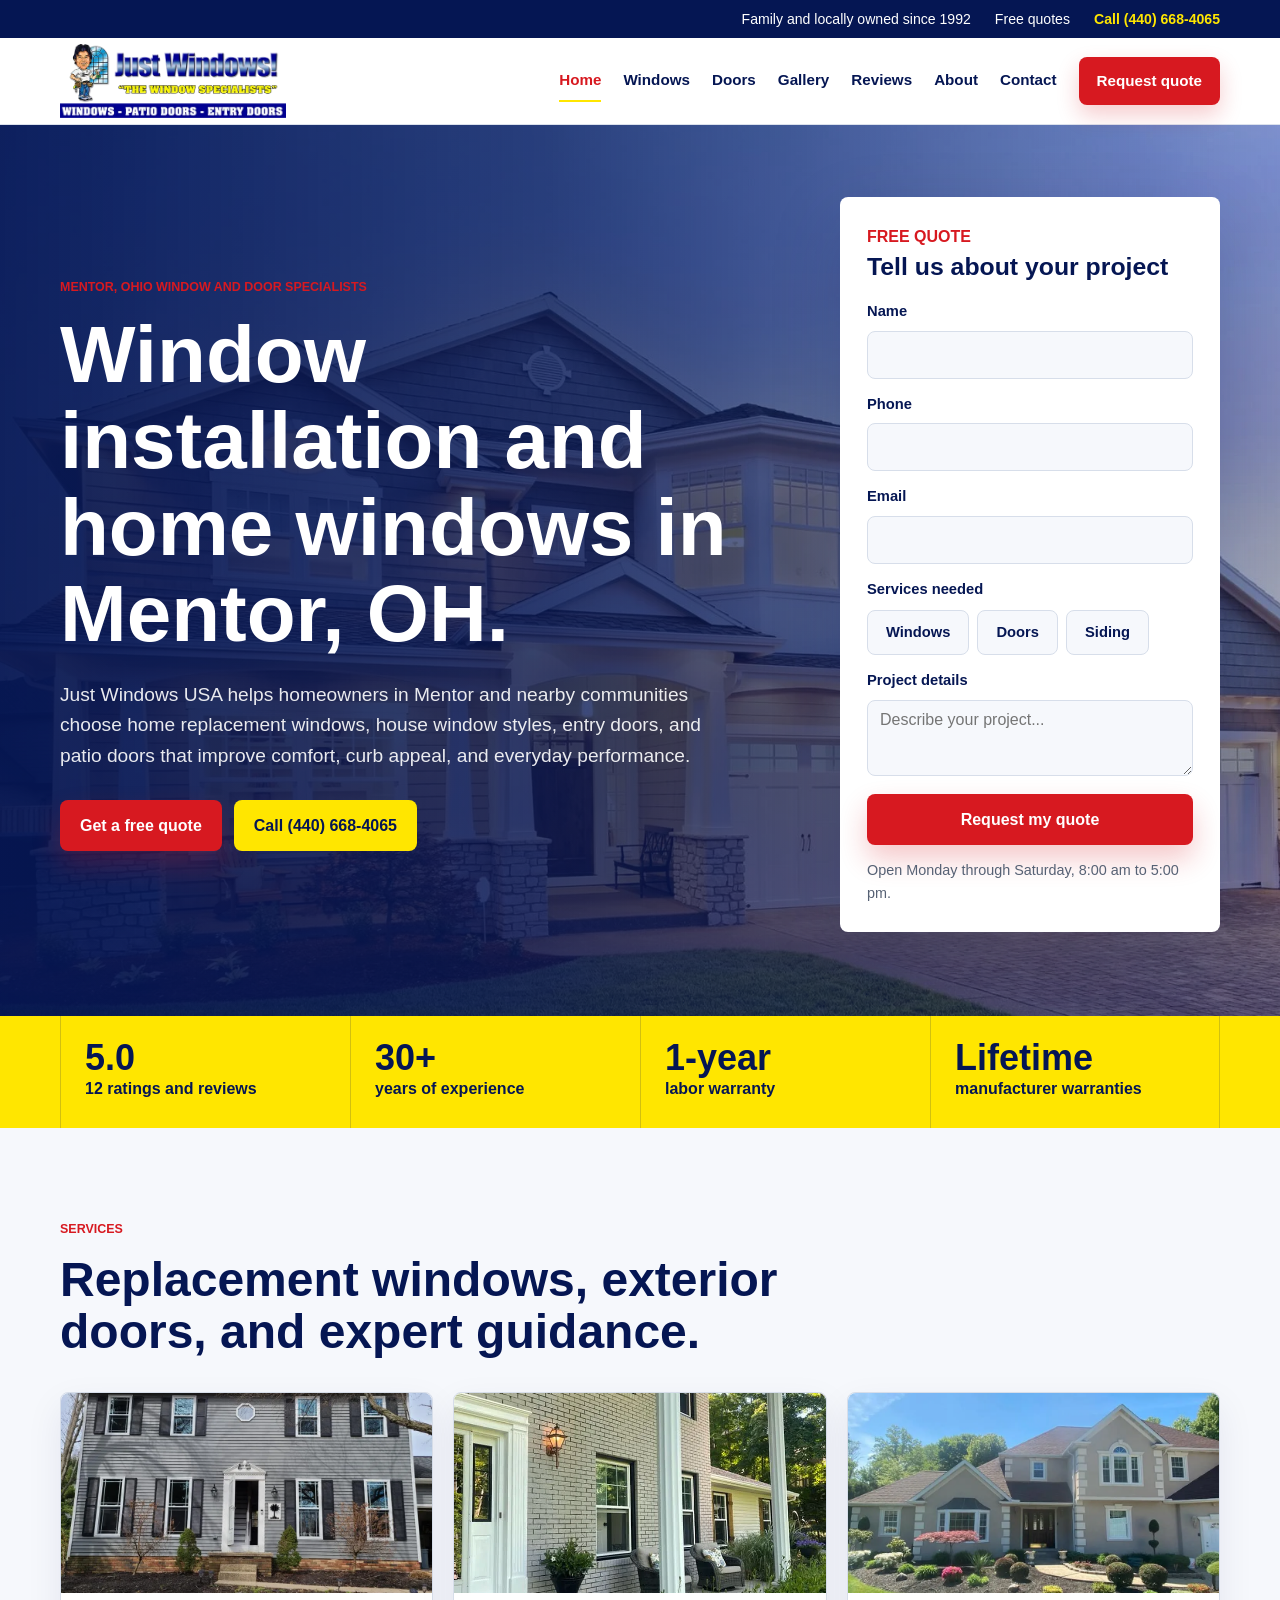
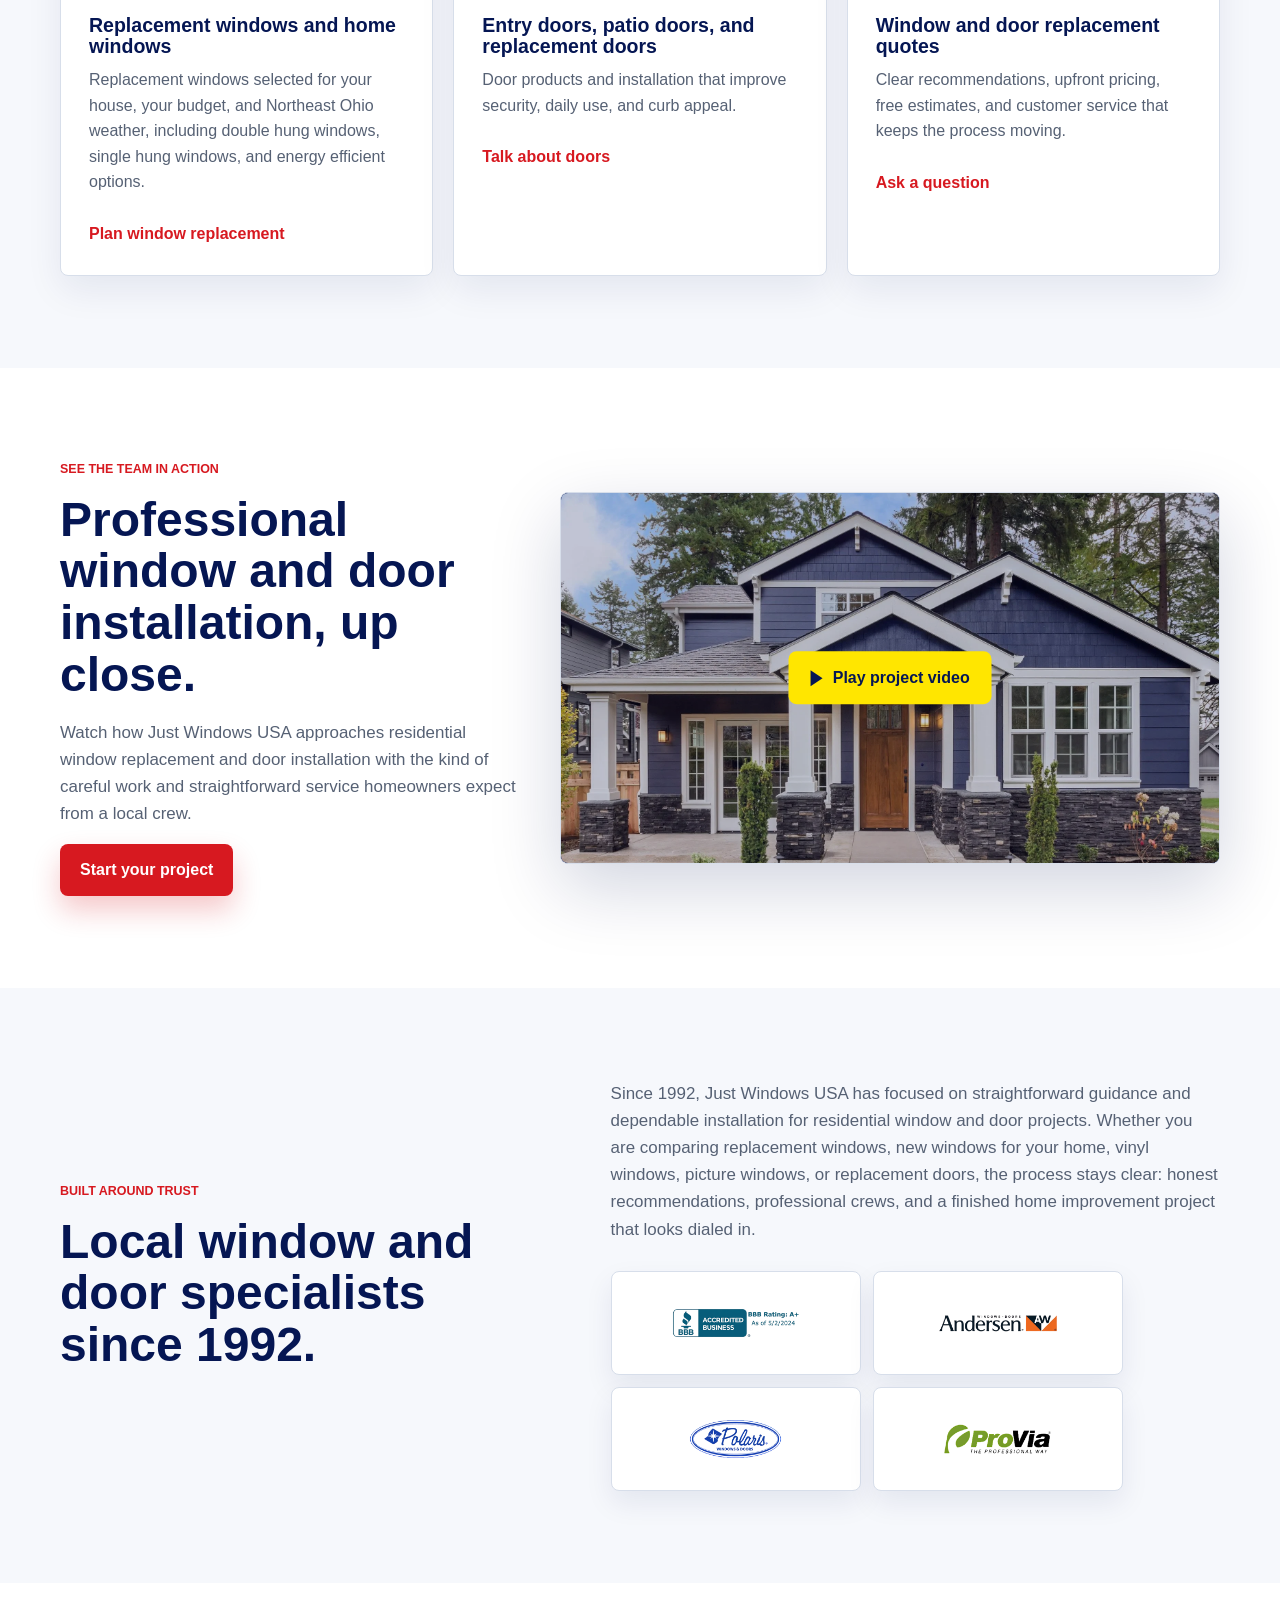
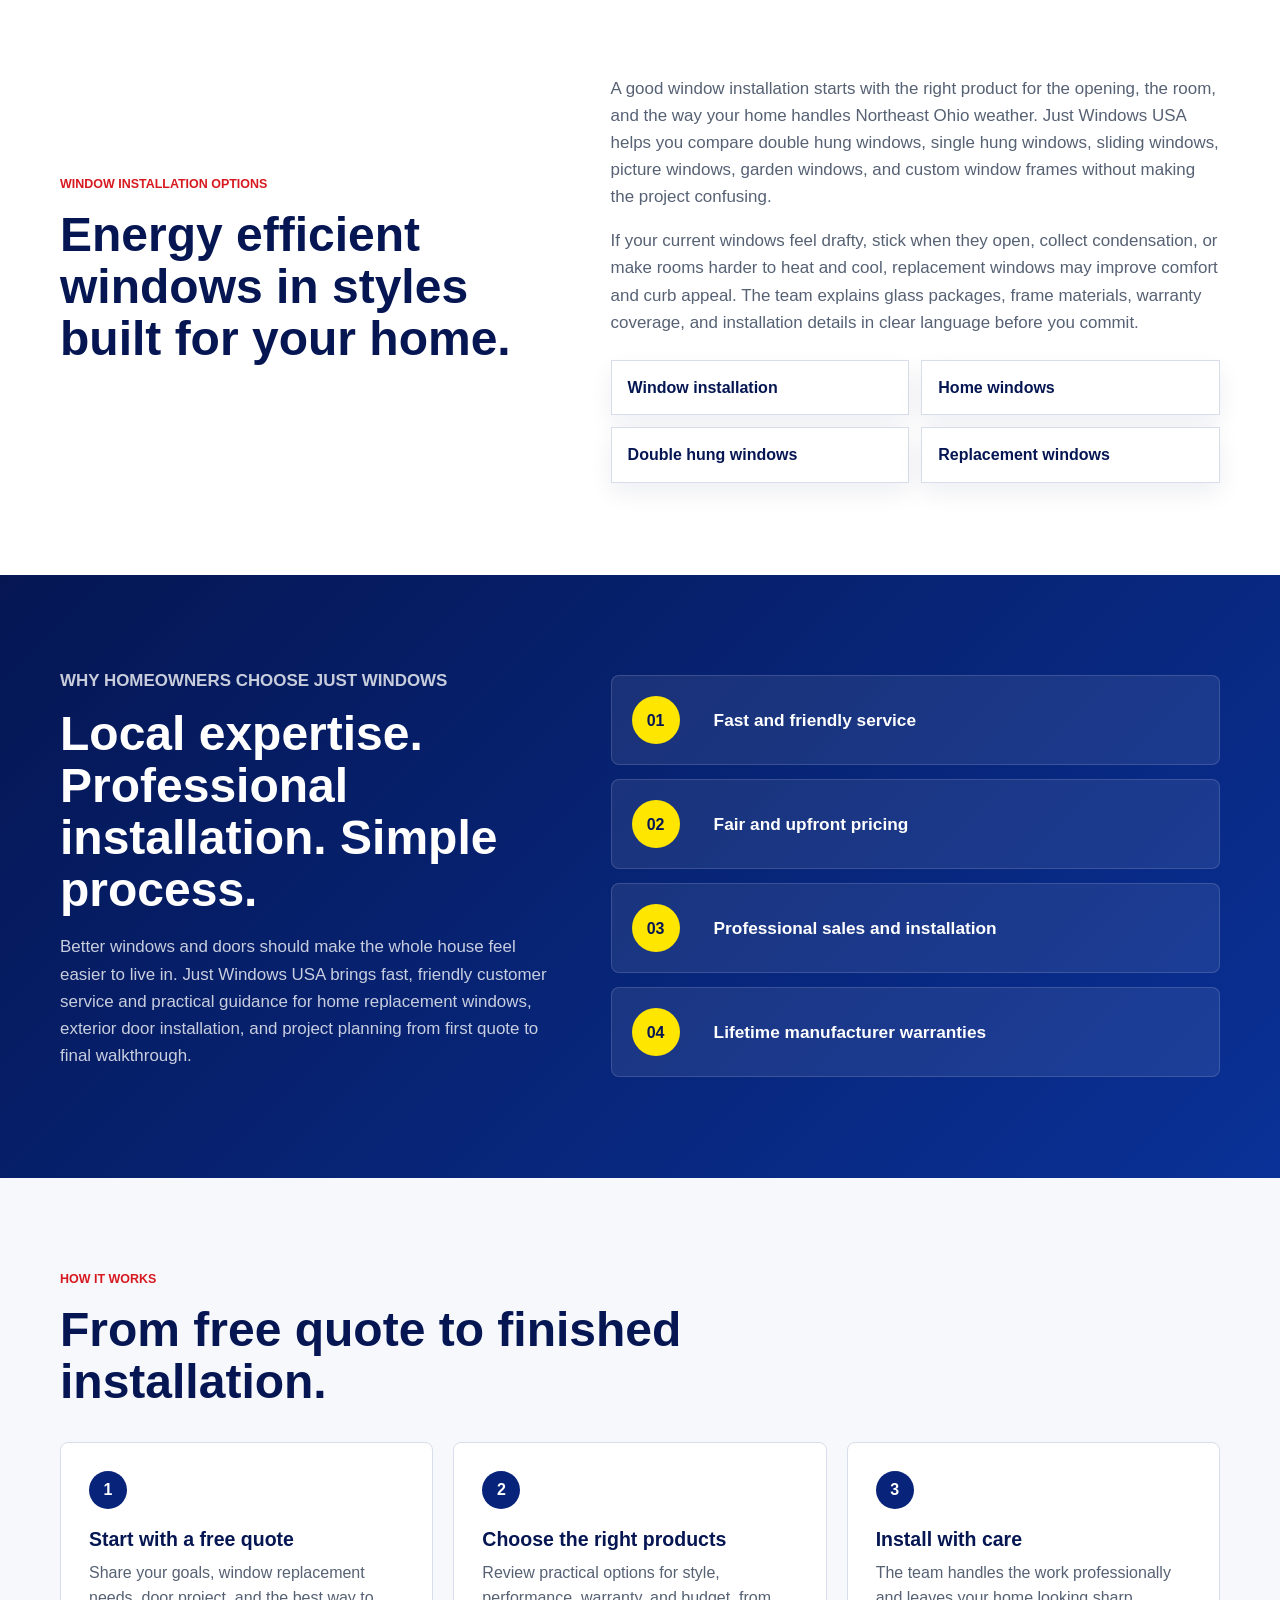
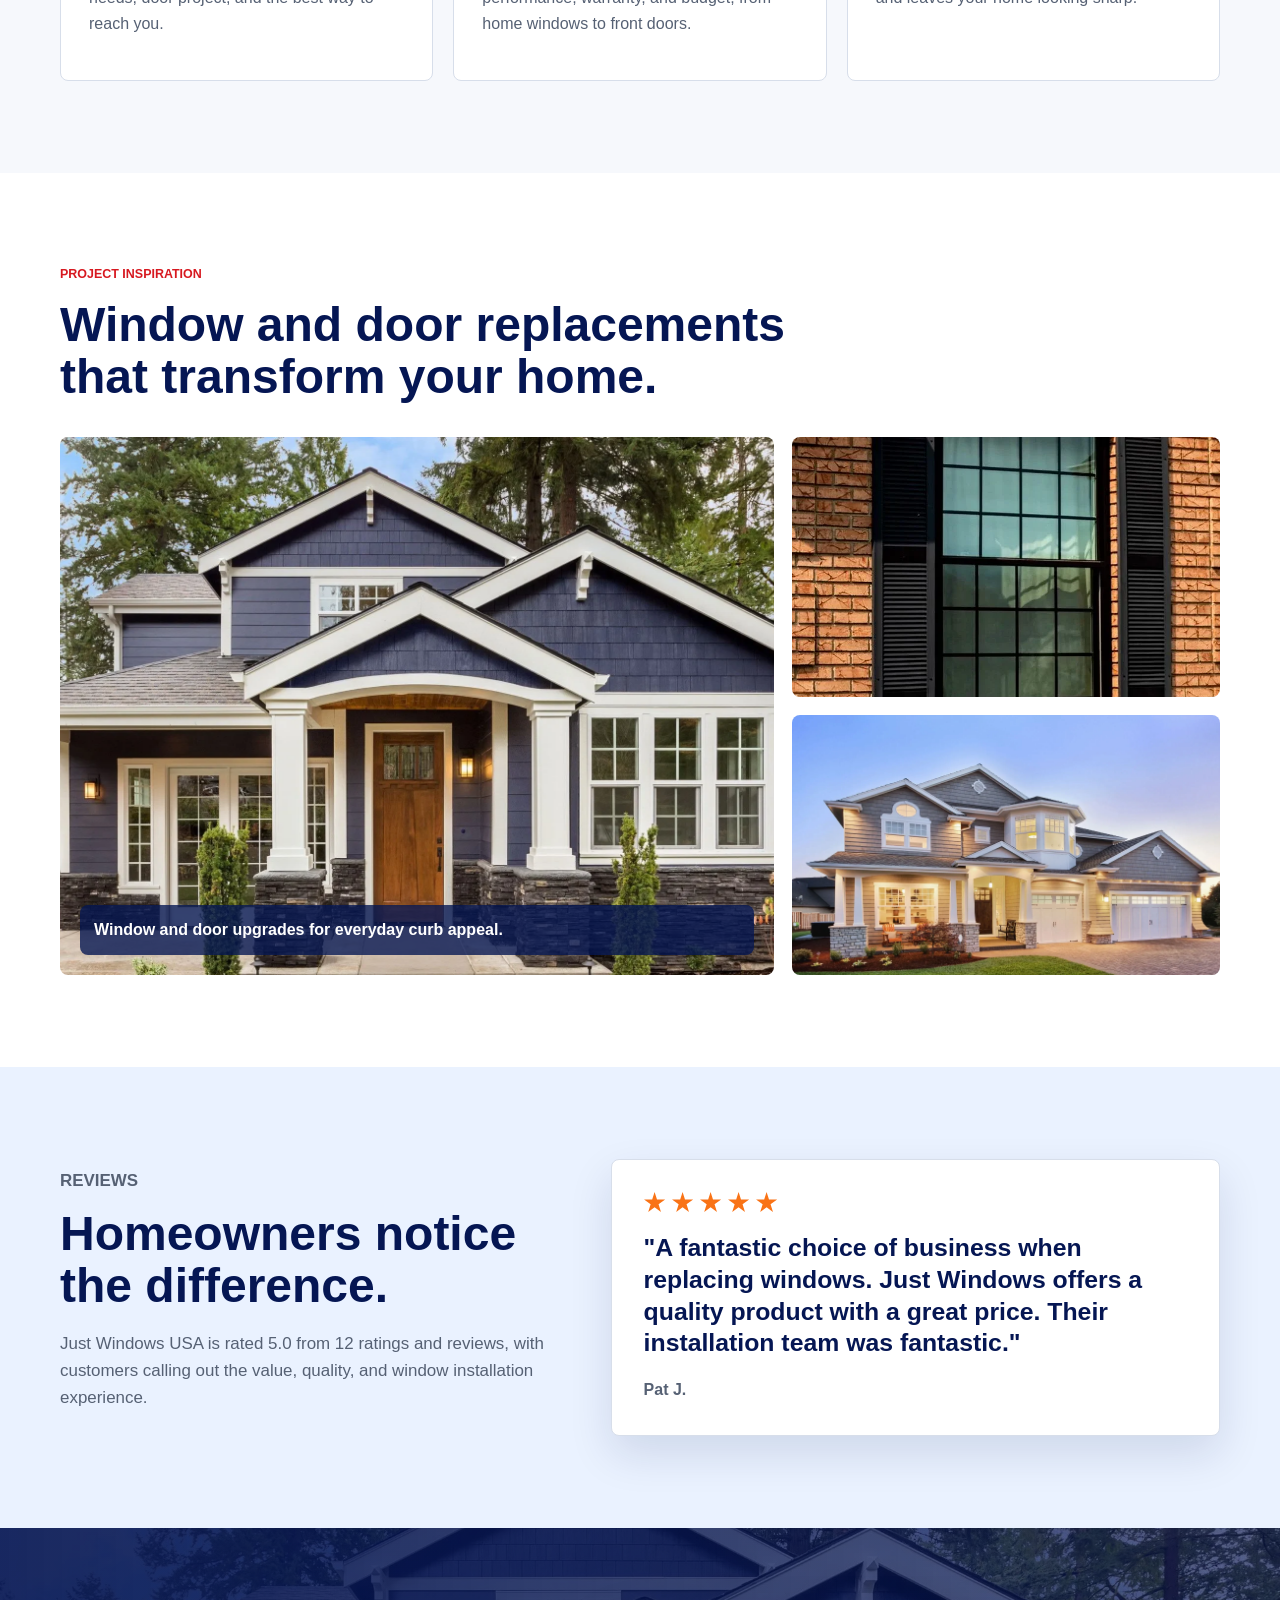
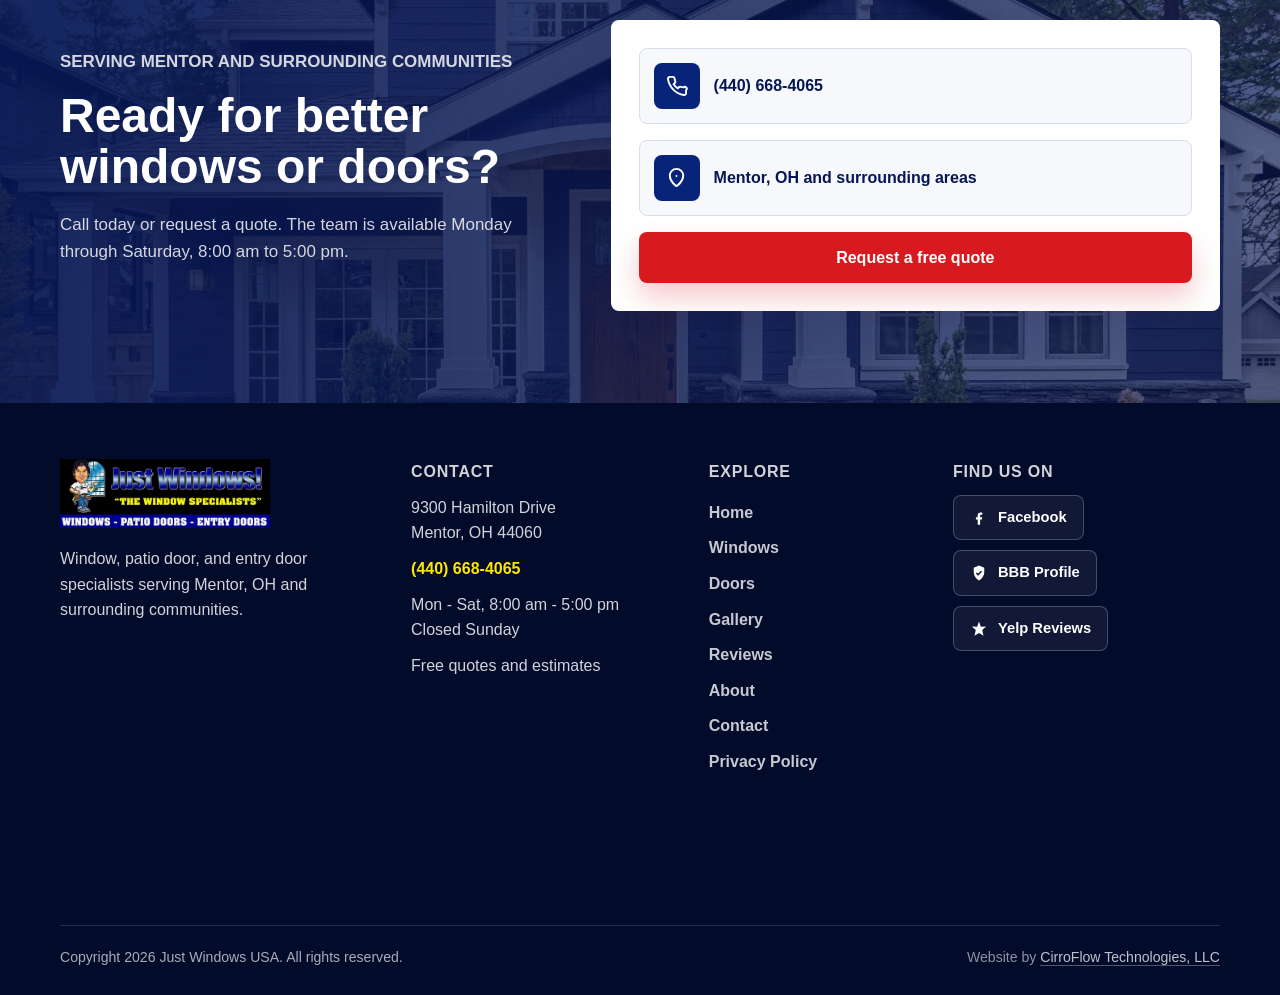
==== commit e93dcfc2: "Add standard footer, sticky CTA, link previews, FB page embed, and legal pages Footer on all 12 page" ====
--- a/index.html
+++ b/index.html
@@ -12,11 +12,29 @@
       content="Just Windows USA provides window installation, replacement home windows, energy efficient window options, entry doors, and patio doors in Mentor, OH."
     >
     <link rel="canonical" href="https://just-windows-usa.vercel.app/">
+    <meta property="og:type" content="website">
+    <meta property="og:site_name" content="Just Windows USA">
+    <meta property="og:locale" content="en_US">
+    <meta property="og:title" content="Window Installation &amp; Home Windows Mentor OH | Just Windows USA">
+    <meta property="og:description" content="Just Windows USA provides window installation, replacement home windows, energy efficient window options, entry doors, and patio doors in Mentor, OH.">
+    <meta property="og:url" content="https://just-windows-usa.vercel.app/">
+    <meta property="og:image" content="https://just-windows-usa.vercel.app/assets/og-card.jpg">
+    <meta property="og:image:width" content="1200">
+    <meta property="og:image:height" content="630">
+    <meta property="og:image:alt" content="Just Windows USA: window, patio door, and entry door specialists in Mentor, OH. Call (440) 668-4065.">
+    <meta name="twitter:card" content="summary_large_image">
+    <meta name="twitter:title" content="Window Installation &amp; Home Windows Mentor OH | Just Windows USA">
+    <meta name="twitter:description" content="Just Windows USA provides window installation, replacement home windows, energy efficient window options, entry doors, and patio doors in Mentor, OH.">
+    <meta name="twitter:image" content="https://just-windows-usa.vercel.app/assets/og-card.jpg">
     <link rel="preload" href="/assets/gallery/just-windows-content-home-02-1920w-1-e1714687004282.webp" as="image" media="(max-width: 700px)" fetchpriority="high">
     <link rel="preload" href="/assets/gallery/just-windows-content-home-01-1920w-1-e1714686945999.webp" as="image" media="(min-width: 701px)" fetchpriority="high">
     <script>if("IntersectionObserver" in window)document.documentElement.classList.add("anim-ready")</script>
-    <link rel="stylesheet" href="/styles.min.css?v=5">
-    <script defer src="/script.min.js?v=5"></script>
+    <link rel="stylesheet" href="/styles.min.css?v=6">
+    <script defer src="/script.min.js?v=6"></script>
+    <script>
+      window.va = window.va || function () { (window.vaq = window.vaq || []).push(arguments); };
+    </script>
+    <script defer src="/_vercel/insights/script.js"></script>
     <script type="application/ld+json">
       {
               "@context": "https://schema.org",
@@ -232,7 +250,7 @@
               crews, and a finished home improvement project that looks dialed in.
             </p>
             <div class="badge-row" aria-label="Accreditations and product brands">
-              <a href="https://www.bbb.org/" target="_blank" rel="noopener" aria-label="Visit the Better Business Bureau website">
+              <a href="https://www.bbb.org/us/oh/mentor/profile/windows/just-windows-llc-0312-16004377" target="_blank" rel="noopener noreferrer" aria-label="View the Just Windows BBB profile">
                 <img loading="lazy" decoding="async" src="/assets/bbb-rating.png" alt="BBB Accredited Business A+ rating">
               </a>
               <a href="https://www.andersenwindows.com/" target="_blank" rel="noopener" aria-label="Visit Andersen Windows">
@@ -413,17 +431,53 @@
     </main>
 
     <footer class="footer">
-      <div class="container footer__inner">
-        <div class="footer__brand">
-          <img loading="lazy" decoding="async" src="/assets/just-windows-logo-516w.webp" alt="Just Windows USA logo" width="210" height="75">
-          <iframe class="footer__map" src="https://www.google.com/maps/embed?pb=!1m18!1m12!1m3!1d911725.0661750615!2d-82.1460781508727!3d41.75823343788528!2m3!1f0!2f0!3f0!3m2!1i1024!2i768!4f13.1!3m3!1m2!1s0x8831a5f5d43dcc97%3A0x89d8ecbbaa70b9ba!2sJust%20Windows!5e1!3m2!1sen!2sus!4v1784916839404!5m2!1sen!2sus" width="400" height="300" style="border:0;" allowfullscreen loading="lazy" referrerpolicy="strict-origin-when-cross-origin" title="Just Windows USA location map"></iframe>
-        </div>
-        <div>
-          <p>Window, patio door, and entry door specialists serving Mentor, OH.</p>
+      <div class="container">
+        <div class="footer__grid">
+          <div class="footer__brand">
+            <img loading="lazy" decoding="async" src="/assets/just-windows-logo-516w.webp" alt="Just Windows USA logo" width="210" height="75">
+            <p>Window, patio door, and entry door specialists serving Mentor, OH and surrounding communities.</p>
+            <iframe class="footer__map" src="https://www.google.com/maps/embed?pb=!1m18!1m12!1m3!1d47704.64106365602!2d-81.46565005136715!3d41.64407200000002!2m3!1f0!2f0!3f0!3m2!1i1024!2i768!4f13.1!3m3!1m2!1s0x8831a5f5d43dcc97%3A0x89d8ecbbaa70b9ba!2sJust%20Windows!5e0!3m2!1sen!2sus!4v1785773099056!5m2!1sen!2sus" width="400" height="300" style="border:0;" allowfullscreen loading="lazy" referrerpolicy="strict-origin-when-cross-origin" title="Just Windows USA location map"></iframe>
+          </div>
+          <div>
+            <p class="footer__title">Contact</p>
+            <address>9300 Hamilton Drive<br>Mentor, OH 44060</address>
+            <a class="footer__tel" href="tel:+14406684065">(440) 668-4065</a>
+            <p>Mon - Sat, 8:00 am - 5:00 pm<br>Closed Sunday</p>
+            <p>Free quotes and estimates</p>
+          </div>
+          <nav aria-label="Footer">
+            <p class="footer__title">Explore</p>
+            <ul class="footer__links">
+              <li><a href="/">Home</a></li>
+              <li><a href="/windows/">Windows</a></li>
+              <li><a href="/doors/">Doors</a></li>
+              <li><a href="/gallery/">Gallery</a></li>
+              <li><a href="/reviews/">Reviews</a></li>
+              <li><a href="/about/">About</a></li>
+              <li><a href="/contact/">Contact</a></li>
+              <li><a href="/privacy/">Privacy Policy</a></li>
+            </ul>
+          </nav>
+          <div>
+            <p class="footer__title">Find us on</p>
+            <div class="footer__social">
+              <a href="https://www.facebook.com/JustWindowsUSA/" target="_blank" rel="noopener noreferrer"><svg viewBox="0 0 24 24" aria-hidden="true"><path d="M13.5 21v-7h2.4l.4-3h-2.8V9.1c0-.9.3-1.5 1.6-1.5h1.3V4.9c-.3 0-1.2-.1-2.3-.1-2.3 0-3.9 1.4-3.9 4v2.2H7.9v3h2.4v7h3.2z"/></svg>Facebook</a>
+              <a href="https://www.bbb.org/us/oh/mentor/profile/windows/just-windows-llc-0312-16004377" target="_blank" rel="noopener noreferrer"><svg viewBox="0 0 24 24" aria-hidden="true"><path d="M12 2l7 3v6c0 5-3 8.4-7 11-4-2.6-7-6-7-11V5l7-3zm-1.2 13.6l5.2-5.2-1.4-1.4-3.8 3.8-1.6-1.6-1.4 1.4 3 3z"/></svg>BBB Profile</a>
+              <a href="https://www.yelp.com/biz/just-windows-mentor-2" target="_blank" rel="noopener noreferrer"><svg viewBox="0 0 24 24" aria-hidden="true"><path d="M12 2l2.5 6.9 7-.1-5.2 4.6L18 21l-6-3.8L6 21l1.7-7.6L2.5 8.8l7 .1L12 2z"/></svg>Yelp Reviews</a>
+            </div>
+          </div>
+        </div>
+        <div class="footer__bottom">
           <p class="fine-print">Copyright <span data-year></span> Just Windows USA. All rights reserved.</p>
+          <span class="credit">Website by <a href="https://www.cirroflowtech.com/" target="_blank" rel="noopener noreferrer">CirroFlow Technologies, LLC</a></span>
         </div>
       </div>
     </footer>
+
+    <div class="sticky-cta">
+      <a class="sticky-cta__call" href="tel:+14406684065"><svg viewBox="0 0 24 24" aria-hidden="true"><path d="M22 16.92v3a2 2 0 0 1-2.18 2A19.86 19.86 0 0 1 3.08 5.18 2 2 0 0 1 5.06 3h3a2 2 0 0 1 2 1.72c.12.9.32 1.78.6 2.63a2 2 0 0 1-.45 2.11L9 10.66a16 16 0 0 0 4.34 4.34l1.2-1.2a2 2 0 0 1 2.11-.45c.85.28 1.73.48 2.63.6A2 2 0 0 1 22 16.92z"/></svg>Call now</a>
+      <a class="sticky-cta__quote" href="/contact/#quote">Get a free quote</a>
+    </div>
   </body>
 </html>
 
--- a/styles.min.css
+++ b/styles.min.css
@@ -1 +1 @@
-:root{--blue-950:#051653;--blue-900:#08247a;--blue-800:#0a329a;--blue-700:#1448bf;--blue-100:#eaf2ff;--yellow:#ffe600;--red:#d71920;--orange:#f97316;--ink:#111827;--muted:#566174;--line:#d7deea;--paper:#ffffff;--soft:#f6f8fc;--shadow:0 24px 70px rgba(5, 22, 83, 0.18);--radius:8px}*{box-sizing:border-box}html{scroll-behavior:smooth}body{margin:0;font-family:"Open Sans","Segoe UI",Arial,sans-serif;color:var(--ink);background:var(--paper);line-height:1.6}img,svg{display:block;max-width:100%}a{color:inherit;text-decoration:none}button,input,select{font:inherit}.container{width:min(1160px,calc(100% - 40px));margin:0 auto}.skip-link{position:fixed;left:16px;top:16px;z-index:100;padding:10px 14px;color:var(--paper);background:var(--blue-950);transform:translateY(-150%)}.skip-link:focus{transform:translateY(0)}.sr-only{position:absolute;width:1px;height:1px;padding:0;margin:-1px;overflow:hidden;clip:rect(0,0,0,0);white-space:nowrap;border:0}.site-header{position:sticky;top:0;z-index:50;background:rgba(255,255,255,.96);border-bottom:1px solid rgba(215,222,234,.9);backdrop-filter:blur(14px)}.topbar{color:var(--paper);background:var(--blue-950);font-size:.88rem}.topbar__inner{min-height:38px;display:flex;align-items:center;justify-content:flex-end;gap:24px}.topbar a{color:var(--yellow);font-weight:800}.nav{min-height:86px;display:flex;align-items:center;justify-content:space-between;gap:28px}.brand{display:inline-flex;align-items:center;width:min(226px,54vw)}.brand img{width:100%;height:auto}.nav-menu{display:flex;align-items:center;gap:22px;color:var(--blue-950);font-weight:800;font-size:.95rem}.nav-menu a{padding:8px 0;border-bottom:2px solid transparent;transition:color 180ms ease,border-color 180ms ease}.nav-menu a:focus-visible,.nav-menu a:hover,.nav-menu a[aria-current=page]{color:var(--red);border-color:var(--yellow)}.nav-menu .nav-cta{padding:12px 18px;color:var(--paper);background:var(--red);border:0;border-radius:var(--radius);box-shadow:0 10px 22px rgba(215,25,32,.22)}.nav-menu .nav-cta:focus-visible,.nav-menu .nav-cta:hover{color:var(--paper);background:#b91319}.nav-toggle{display:none;width:44px;height:44px;padding:0;border:0;background:0 0;-webkit-appearance:none;appearance:none;cursor:pointer}.nav-toggle svg{display:block;width:44px;height:44px}.hero{position:relative;min-height:760px;display:grid;align-items:stretch;overflow:hidden;color:var(--paper)}.hero picture,.hero>picture img,.hero__overlay{position:absolute;inset:0;width:100%;height:100%}.hero>picture img{object-fit:cover}.hero__overlay{background:linear-gradient(90deg,rgba(5,22,83,.92),rgba(5,22,83,.72) 43%,rgba(5,22,83,.18)),linear-gradient(0deg,rgba(5,22,83,.34),rgba(5,22,83,.1))}.hero__content{position:relative;z-index:1;display:grid;grid-template-columns:minmax(0,1fr) 380px;align-items:center;gap:48px;padding:72px 0 84px}.hero__copy{max-width:720px}.eyebrow{margin:0 0 14px;color:var(--red);font-size:.78rem;font-weight:900;letter-spacing:0;text-transform:uppercase}.eyebrow--light{color:var(--yellow)}h1,h2,h3,p{margin-top:0}h1,h2,h3{font-family:Poppins,"Segoe UI",Arial,sans-serif;line-height:1.08;letter-spacing:0}h1{max-width:760px;margin-bottom:22px;font-size:5rem;font-weight:900}h2{margin-bottom:18px;color:var(--blue-950);font-size:3rem;font-weight:900}h3{margin-bottom:10px;color:var(--blue-950);font-size:1.22rem}.hero__copy p:not(.eyebrow){max-width:650px;margin-bottom:28px;color:rgba(255,255,255,.9);font-size:1.2rem}.badge-row,.hero__actions{display:flex;flex-wrap:wrap;gap:12px}.button{display:inline-flex;align-items:center;justify-content:center;min-height:48px;padding:13px 20px;border:0;border-radius:var(--radius);font-weight:900;cursor:pointer;transition:transform 180ms ease,background 180ms ease,color 180ms ease,box-shadow 180ms ease}.button:focus-visible,.button:hover{transform:translateY(-1px)}.button--primary{color:var(--paper);background:var(--red);box-shadow:0 14px 28px rgba(215,25,32,.24)}.button--primary:focus-visible,.button--primary:hover{background:#b91319}.button--light{color:var(--blue-950);background:var(--yellow)}.quote-card{align-self:center;padding:26px;color:var(--ink);background:var(--paper);border:1px solid rgba(255,255,255,.5);border-radius:var(--radius);box-shadow:var(--shadow)}.quote-card__kicker{margin-bottom:4px;color:var(--red);font-weight:900;text-transform:uppercase}.quote-card h2{margin-bottom:20px;font-size:1.55rem}.quote-card label{display:grid;gap:7px;margin-bottom:14px;color:var(--blue-950);font-size:.92rem;font-weight:800}.quote-card input,.quote-card select,.quote-card textarea{width:100%;min-height:48px;padding:0 12px;color:var(--ink);background:var(--soft);border:1px solid var(--line);border-radius:var(--radius);font-family:inherit;font-size:inherit}.quote-card textarea{min-height:76px;padding:10px 12px;resize:vertical}.quote-card input:focus,.quote-card select:focus,.quote-card textarea:focus{outline:3px solid rgba(255,230,0,.52);border-color:var(--blue-700)}.form-label{margin-bottom:8px;color:var(--blue-950);font-size:.92rem;font-weight:800}.service-pills{display:flex;flex-wrap:wrap;gap:8px;margin-bottom:14px}.quote-card .service-pill,.quote-form .service-pill{position:relative!important;display:inline-flex!important;gap:0!important;margin-bottom:0!important;cursor:pointer}.quote-card .service-pill input[type=checkbox],.quote-form .service-pill input[type=checkbox]{position:absolute!important;opacity:0!important;width:0!important;height:0!important;min-height:0!important;padding:0!important;border:none!important;pointer-events:none}.service-pill span{display:block;padding:10px 18px;color:var(--blue-950);background:var(--soft);border:1px solid var(--line);border-radius:var(--radius);font-size:.92rem;font-weight:700;cursor:pointer;transition:background 150ms ease,border-color 150ms ease}.service-pill input:checked+span{background:var(--yellow);border-color:var(--blue-950)}.quote-card .button{width:100%;margin-top:4px}.form-note{margin:14px 0 0;color:var(--muted);font-size:.9rem}.trust-band{background:var(--yellow)}.trust-grid{display:grid;grid-template-columns:repeat(4,1fr)}.trust-grid div{min-height:112px;padding:24px 24px 22px;border-left:1px solid rgba(5,22,83,.18)}.trust-grid div:last-child{border-right:1px solid rgba(5,22,83,.18)}.trust-grid strong{display:block;color:var(--blue-950);font-family:Poppins,"Segoe UI",Arial,sans-serif;font-size:2.25rem;line-height:1}.trust-grid span{color:var(--blue-950);font-weight:800}.section{padding:92px 0}.process-section,.section--intro{background:var(--soft)}.video-section{background:var(--paper)}.video-feature{display:grid;grid-template-columns:0.82fr 1.18fr;gap:42px;align-items:center}.video-feature__copy p:not(.eyebrow){color:var(--muted);font-size:1.06rem}.video-frame{overflow:hidden;background:var(--blue-950);border:1px solid var(--line);border-radius:var(--radius);box-shadow:var(--shadow)}.video-frame video{width:100%;aspect-ratio:16/9;display:block;object-fit:cover;background:var(--blue-950)}.video-load{position:relative;width:100%;aspect-ratio:16/9;display:block;padding:0;overflow:hidden;color:var(--paper);background:var(--blue-950);border:0;cursor:pointer}.video-load img{width:100%;height:100%;object-fit:cover;opacity:.78}.video-load span{position:absolute;left:50%;top:50%;display:inline-flex;align-items:center;justify-content:center;min-height:52px;padding:14px 22px;color:var(--blue-950);background:var(--yellow);border-radius:var(--radius);font-weight:900;transform:translate(-50%,-50%)}.video-load span::before{content:"";width:0;height:0;margin-right:10px;border-top:8px solid transparent;border-bottom:8px solid transparent;border-left:12px solid var(--blue-950)}.contact-grid,.reviews-grid,.split,.why-grid{display:grid;grid-template-columns:0.9fr 1.1fr;gap:52px;align-items:center}.contact-section p,.intro-copy p,.reviews p,.why-grid p{color:var(--muted);font-size:1.06rem}.text-link-grid{display:grid;grid-template-columns:repeat(2,minmax(0,1fr));gap:12px;margin-top:24px}.text-link-grid a{padding:14px 16px;color:var(--blue-950);font-weight:800;background:var(--paper);border:1px solid var(--line);border-radius:var(--radius-sm);box-shadow:0 10px 24px rgba(5,22,83,.07)}.text-link-grid a:focus-visible,.text-link-grid a:hover{color:var(--red);border-color:rgba(215,25,32,.35)}.badge-row{margin-top:28px;align-items:center}.badge-row a{width:min(100%,250px);min-height:92px;display:flex;align-items:center;justify-content:center;padding:14px 18px;background:var(--paper);border:1px solid var(--line);border-radius:var(--radius);box-shadow:0 12px 28px rgba(5,22,83,.08);transition:transform 180ms ease,border-color 180ms ease,box-shadow 180ms ease}.badge-row a:focus-visible,.badge-row a:hover{transform:translateY(-2px);border-color:rgba(20,72,191,.35);box-shadow:0 16px 34px rgba(5,22,83,.14)}.badge-row img{max-width:100%;max-height:74px;width:auto;object-fit:contain}.section-heading{max-width:740px;margin-bottom:34px}.section-heading--center{margin-left:auto;margin-right:auto;text-align:center}.service-grid{display:grid;grid-template-columns:repeat(3,1fr);gap:20px}.service-card{min-height:312px;padding:28px;background:var(--paper);border:1px solid var(--line);border-radius:var(--radius);box-shadow:0 14px 36px rgba(5,22,83,.08);transition:transform 180ms ease,border-color 180ms ease,box-shadow 180ms ease}.service-card:hover{transform:translateY(-3px);border-color:rgba(215,25,32,.4);box-shadow:0 18px 44px rgba(5,22,83,.14)}.service-card__photo{width:calc(100% + 56px);margin:-28px -28px 22px;height:200px;overflow:hidden;border-radius:var(--radius) var(--radius) 0 0}.service-card__photo img{width:100%;height:100%;object-fit:cover;object-position:center;display:block;transition:transform .3s ease}.service-card:hover .service-card__photo img{transform:scale(1.04)}.service-card p{color:var(--muted)}.service-card a{display:inline-flex;margin-top:10px;color:var(--red);font-weight:900}.section--blue{color:var(--paper);background:linear-gradient(135deg,rgba(5,22,83,.96),rgba(10,50,154,.96)),var(--blue-950)}.section--blue h2,.section--blue h3{color:var(--paper)}.section--blue p{color:rgba(255,255,255,.78)}.proof-list{display:grid;gap:14px}.proof-list div{display:grid;grid-template-columns:64px 1fr;gap:18px;align-items:center;padding:20px;background:rgba(255,255,255,.08);border:1px solid rgba(255,255,255,.14);border-radius:var(--radius)}.proof-list span{display:grid;place-items:center;width:48px;height:48px;color:var(--blue-950);background:var(--yellow);border-radius:50%;font-weight:900}.proof-list h3{margin:0;font-size:1.08rem}.process{display:grid;grid-template-columns:repeat(3,1fr);gap:20px}.process article{position:relative;padding:28px;background:var(--paper);border:1px solid var(--line);border-radius:var(--radius)}.process span{display:inline-grid;place-items:center;width:38px;height:38px;margin-bottom:20px;color:var(--paper);background:var(--blue-900);border-radius:50%;font-weight:900}.process p{color:var(--muted)}.gallery-grid{display:grid;grid-template-columns:1.25fr 0.75fr;grid-template-rows:260px 260px;gap:18px}.gallery-grid figure{position:relative;min-height:0;margin:0;overflow:hidden;background:var(--soft);border-radius:var(--radius)}.gallery-grid img{width:100%;height:100%;object-fit:cover}.gallery-main{grid-row:span 2}.gallery-main figcaption{position:absolute;left:20px;right:20px;bottom:20px;padding:12px 14px;color:var(--paper);background:rgba(5,22,83,.78);border-radius:var(--radius);font-weight:800}.reviews{background:var(--blue-100)}.testimonial{padding:32px;background:var(--paper);border:1px solid var(--line);border-radius:var(--radius);box-shadow:0 18px 44px rgba(5,22,83,.12)}.stars{display:flex;gap:6px;margin-bottom:18px}.stars span{width:22px;height:22px;background:var(--orange);clip-path:polygon(50% 0,61% 34%,98% 34%,68% 55%,79% 91%,50% 69%,21% 91%,32% 55%,2% 34%,39% 34%)}blockquote{margin:0 0 18px;color:var(--blue-950);font-family:Poppins,"Segoe UI",Arial,sans-serif;font-size:1.55rem;font-weight:800;line-height:1.28}.page-hero{position:relative;min-height:460px;display:grid;align-items:center;overflow:hidden;color:var(--paper);background:var(--blue-950)}.page-hero img,.page-hero::before{position:absolute;inset:0;width:100%;height:100%}.page-hero img{object-fit:cover;opacity:.42}.page-hero::before{content:"";z-index:1;background:linear-gradient(90deg,rgba(5,22,83,.95),rgba(5,22,83,.68))}.page-hero__content{position:relative;z-index:2;max-width:760px;padding:86px 0}.page-hero h1{font-size:4rem}.page-hero p:not(.eyebrow){max-width:680px;color:rgba(255,255,255,.86);font-size:1.15rem}.breadcrumb{display:flex;gap:8px;margin-bottom:18px;color:rgba(255,255,255,.72);font-size:.92rem;font-weight:800}.breadcrumb a{color:var(--yellow)}.content-grid{display:grid;grid-template-columns:minmax(0,1fr) 340px;gap:44px;align-items:start}.feature-panel,.info-card,.quote-panel,.review-card,.sidebar-card{background:var(--paper);border:1px solid var(--line);border-radius:var(--radius);box-shadow:0 14px 36px rgba(5,22,83,.08)}.sidebar-card{position:sticky;top:150px;padding:24px}.feature-panel h2,.quote-panel h2,.sidebar-card h2{font-size:1.55rem}.check-list,.compact-list,.sidebar-card ul{padding:0;margin:0;list-style:none}.check-list li,.compact-list li,.sidebar-card li{position:relative;padding:10px 0 10px 28px;color:var(--muted);border-bottom:1px solid var(--line)}.check-list li:last-child,.compact-list li:last-child,.sidebar-card li:last-child{border-bottom:0}.check-list li::before,.compact-list li::before,.sidebar-card li::before{content:"";position:absolute;left:0;top:18px;width:12px;height:12px;background:var(--yellow);border:3px solid var(--blue-950);border-radius:50%}.feature-panel{padding:32px;margin-bottom:22px}.feature-panel p{color:var(--muted)}.two-column-list{columns:2;column-gap:34px}.product-callout{display:grid;grid-template-columns:1fr 0.8fr;gap:24px;align-items:center;margin-top:32px;padding:28px;color:var(--paper);background:var(--blue-950);border-radius:var(--radius)}.product-callout h2,.product-callout h3{color:var(--paper)}.product-callout p{color:rgba(255,255,255,.78)}.product-callout img{width:100%;max-height:260px;object-fit:cover;border-radius:var(--radius)}.card-grid{display:grid;grid-template-columns:repeat(3,1fr);gap:20px}.info-card{padding:26px}.info-card p{color:var(--muted)}.gallery-page-grid{display:grid;grid-template-columns:repeat(3,1fr);gap:18px}.gallery-intro{max-width:860px}.gallery-page-grid figure{min-height:250px;margin:0;overflow:hidden;background:var(--soft);border-radius:var(--radius)}.gallery-page-grid--guided{align-items:stretch}.gallery-guide{min-height:250px;padding:26px;display:flex;flex-direction:column;justify-content:center;background:var(--blue-100);border:1px solid var(--line);border-radius:var(--radius)}.gallery-guide--wide{grid-column:span 2}.gallery-guide h2{margin-bottom:14px;font-size:1.65rem}.gallery-guide p:not(.eyebrow){color:var(--muted)}.gallery-guide a{width:fit-content;margin-top:4px;color:var(--red);font-weight:900}.gallery-page-grid img{width:100%;height:100%;object-fit:cover;transition:transform 220ms ease}.gallery-page-grid figure:hover img{transform:scale(1.03)}.reviews-list{display:grid;grid-template-columns:repeat(2,1fr);gap:20px}.review-card{padding:26px}.review-card blockquote{font-size:1.08rem;font-family:"Open Sans","Segoe UI",Arial,sans-serif;font-weight:700}.review-card cite{display:block;margin-top:14px}.rating-summary{display:grid;grid-template-columns:auto 1fr;gap:24px;align-items:center;padding:30px;margin-bottom:28px;background:var(--blue-100);border-radius:var(--radius)}.rating-number{color:var(--blue-950);font-family:Poppins,"Segoe UI",Arial,sans-serif;font-size:4rem;font-weight:900;line-height:1}.about-photo{display:flex;flex-direction:column;overflow:hidden;border-radius:var(--radius);box-shadow:var(--shadow);background:var(--soft)}.about-photo img{flex:1 1 auto;width:100%;height:100%;min-height:360px;object-fit:cover}.about-photo figcaption{padding:14px 18px;color:var(--muted);font-size:.92rem;line-height:1.45;text-align:center}.details-grid{display:grid;grid-template-columns:repeat(3,1fr);gap:18px}.contact-methods{display:grid;grid-template-columns:repeat(2,1fr);gap:18px}.contact-method{display:grid;grid-template-columns:60px 1fr;gap:16px;align-items:center;padding:22px;background:var(--paper);border:1px solid var(--line);border-radius:var(--radius)}.contact-method img{width:54px;height:54px;object-fit:contain}.quote-panel{padding:30px}.quote-form{display:grid;gap:14px}.quote-form label{display:grid;gap:7px;color:var(--blue-950);font-size:.92rem;font-weight:800}.quote-form input,.quote-form select,.quote-form textarea{width:100%;min-height:48px;padding:11px 12px;color:var(--ink);background:var(--soft);border:1px solid var(--line);border-radius:var(--radius);resize:vertical}.quote-form textarea{min-height:118px}.payment-row{display:flex;flex-wrap:wrap;gap:10px;margin-top:16px}.payment-row img{height:28px;width:auto;padding:4px 8px;background:var(--paper);border:1px solid var(--line);border-radius:5px}cite{color:var(--muted);font-style:normal;font-weight:900}.contact-section{color:var(--paper);background:linear-gradient(90deg,rgba(5,22,83,.92),rgba(5,22,83,.64)),url("assets/gallery/just-windows-content-home-02-1920w-1-e1714687004282.webp") center/cover}.contact-section h2{color:var(--paper)}.contact-section p{color:rgba(255,255,255,.82)}.contact-card{display:grid;gap:16px;padding:28px;color:var(--blue-950);background:var(--paper);border-radius:var(--radius);box-shadow:var(--shadow)}.contact-line{display:grid;grid-template-columns:46px 1fr;gap:14px;align-items:center;padding:14px;background:var(--soft);border:1px solid var(--line);border-radius:var(--radius)}.contact-line span{display:grid;place-items:center;width:46px;height:46px;color:var(--paper);background:var(--blue-900);border-radius:var(--radius)}.contact-line svg{width:23px;height:23px;fill:none;stroke:currentColor;stroke-width:2;stroke-linecap:round;stroke-linejoin:round}.footer{padding:34px 0;color:var(--paper);background:#030b2b}.footer__inner{display:flex;align-items:center;justify-content:space-between;gap:28px}.footer__brand{display:flex;flex-direction:column;align-items:flex-start;gap:18px;flex:0 1 auto;width:min(400px,100%)}.footer img{width:210px;height:auto;background:#000}.footer__map{display:block;width:100%;aspect-ratio:4/3;height:auto;border:0;border-radius:var(--radius)}.footer p{margin:0;color:rgba(255,255,255,.84);text-align:right}.fine-print{margin-top:8px!important;font-size:.88rem}:focus-visible{outline:3px solid var(--yellow);outline-offset:3px}@media (max-width:980px){.topbar__inner{justify-content:center;gap:14px}.nav{min-height:78px;position:relative}.nav-toggle{display:block}.nav-menu{position:fixed;left:0;right:0;top:var(--header-h,117px);display:none;flex-direction:column;align-items:stretch;gap:0;padding:14px;background:var(--paper);border:1px solid var(--line);border-radius:var(--radius);box-shadow:var(--shadow);z-index:200}.nav-menu.is-open{display:flex}.nav-menu a{padding:13px 12px}.nav-menu .nav-cta{margin-top:8px;text-align:center}.hero{min-height:auto}.hero__overlay{background:linear-gradient(180deg,rgba(5,22,83,.9),rgba(5,22,83,.72))}.contact-grid,.content-grid,.hero__content,.product-callout,.reviews-grid,.split,.video-feature,.why-grid{grid-template-columns:1fr}.hero__content{gap:32px;padding-top:58px}.quote-card{max-width:560px}.card-grid,.contact-methods,.details-grid,.gallery-page-grid,.process,.reviews-list,.service-grid,.trust-grid{grid-template-columns:repeat(2,1fr)}.sidebar-card{position:static}.gallery-grid{grid-template-columns:1fr;grid-template-rows:420px 260px 260px}.gallery-guide--wide{grid-column:span 2}.gallery-main{grid-row:auto}}@media (max-width:640px){.container{width:min(100% - 28px,1160px)}.topbar__inner{min-height:auto;padding:9px 0;flex-wrap:wrap;font-size:.8rem}.topbar__inner span:nth-child(2){display:none}.brand{width:min(190px,58vw)}.hero__content{padding:44px 0 54px}h1{font-size:2.55rem}h2{font-size:2rem}.page-hero{min-height:380px}.page-hero h1{font-size:2.55rem}.page-hero__content{padding:56px 0}.hero__actions{align-items:stretch;flex-direction:column}.button{width:100%}.quote-card{padding:22px}.card-grid,.contact-methods,.details-grid,.gallery-page-grid,.process,.reviews-list,.service-grid,.trust-grid{grid-template-columns:1fr}.trust-grid div,.trust-grid div:last-child{border-right:0;border-left:0;border-bottom:1px solid rgba(5,22,83,.16)}.section{padding:66px 0}.service-card{min-height:auto}.badge-row{align-items:stretch}.badge-row a{max-width:calc(50% - 6px);width:calc(50% - 6px);min-height:86px;padding:12px}.badge-row img{max-width:100%;height:48px;object-fit:contain}.gallery-grid{grid-template-rows:320px 220px 220px}.gallery-page-grid figure{min-height:230px}.gallery-guide,.gallery-guide--wide{min-height:auto;grid-column:auto}.contact-line,.proof-list div{grid-template-columns:1fr}.footer__inner{align-items:flex-start;flex-direction:column}.footer p{text-align:left}}.fb-embed{--fb-scale:1;max-width:500px;height:calc(763px * var(--fb-scale));margin:0 auto;overflow:hidden}.fb-embed__frame{display:block;width:500px;height:763px;border:0;overflow:hidden;transform:scale(var(--fb-scale));transform-origin:top left}.anim-ready .reveal{opacity:0;translate:0 20px;transition:opacity 620ms cubic-bezier(.22,.61,.36,1),translate 620ms cubic-bezier(.22,.61,.36,1)}.anim-ready .reveal.is-visible{opacity:1;translate:none}@media (prefers-reduced-motion:reduce){*,::after,::before{scroll-behavior:auto!important;transition-duration:0s!important;animation-duration:0s!important;animation-iteration-count:1!important}.anim-ready .reveal{opacity:1!important;translate:none!important}}+:root{--blue-950:#051653;--blue-900:#08247a;--blue-800:#0a329a;--blue-700:#1448bf;--blue-100:#eaf2ff;--yellow:#ffe600;--red:#d71920;--orange:#f97316;--ink:#111827;--muted:#566174;--line:#d7deea;--paper:#ffffff;--soft:#f6f8fc;--shadow:0 24px 70px rgba(5, 22, 83, 0.18);--radius:8px}*{box-sizing:border-box}html{scroll-behavior:smooth}body{margin:0;font-family:"Open Sans","Segoe UI",Arial,sans-serif;color:var(--ink);background:var(--paper);line-height:1.6}img,svg{display:block;max-width:100%}a{color:inherit;text-decoration:none}button,input,select{font:inherit}.container{width:min(1160px,calc(100% - 40px));margin:0 auto}.skip-link{position:fixed;left:16px;top:16px;z-index:100;padding:10px 14px;color:var(--paper);background:var(--blue-950);transform:translateY(-150%)}.skip-link:focus{transform:translateY(0)}.sr-only{position:absolute;width:1px;height:1px;padding:0;margin:-1px;overflow:hidden;clip:rect(0,0,0,0);white-space:nowrap;border:0}.site-header{position:sticky;top:0;z-index:50;background:rgba(255,255,255,.96);border-bottom:1px solid rgba(215,222,234,.9);backdrop-filter:blur(14px)}.topbar{color:var(--paper);background:var(--blue-950);font-size:.88rem}.topbar__inner{min-height:38px;display:flex;align-items:center;justify-content:flex-end;gap:24px}.topbar a{color:var(--yellow);font-weight:800;transition:color 160ms ease}.topbar a:focus-visible,.topbar a:hover{color:var(--paper)}.nav{min-height:86px;display:flex;justify-content:space-between;gap:28px}.brand,.nav,.nav-menu{align-items:center}.brand{display:inline-flex;width:min(226px,54vw)}.brand img{width:100%;height:auto}.nav-menu{display:flex;gap:22px;color:var(--blue-950);font-weight:800;font-size:.95rem}.nav-menu a{padding:8px 0;border-bottom:2px solid transparent;transition:color 180ms ease,border-color 180ms ease}.nav-menu a:focus-visible,.nav-menu a:hover,.nav-menu a[aria-current=page]{color:var(--red);border-color:var(--yellow)}.nav-menu .nav-cta{padding:12px 18px;color:var(--paper);background:var(--red);border:0;border-radius:var(--radius);box-shadow:0 10px 22px rgba(215,25,32,.22)}.nav-menu .nav-cta:focus-visible,.nav-menu .nav-cta:hover{color:var(--paper);background:#b91319}.nav-toggle{display:none;width:44px;height:44px;padding:0;border:0;background:0 0;-webkit-appearance:none;appearance:none;cursor:pointer;transition:transform 160ms ease}.nav-toggle:focus-visible,.nav-toggle:hover{transform:scale(1.06)}.nav-toggle svg{display:block;width:44px;height:44px}.hero{position:relative;min-height:760px;display:grid;align-items:stretch;overflow:hidden;color:var(--paper)}.hero picture,.hero>picture img,.hero__overlay{position:absolute;inset:0;width:100%;height:100%}.hero>picture img{object-fit:cover}.hero__overlay{background:linear-gradient(90deg,rgba(5,22,83,.92),rgba(5,22,83,.72) 43%,rgba(5,22,83,.18)),linear-gradient(0deg,rgba(5,22,83,.34),rgba(5,22,83,.1))}.hero__content{position:relative;z-index:1;display:grid;grid-template-columns:minmax(0,1fr) 380px;align-items:center;gap:48px;padding:72px 0 84px}.hero__copy{max-width:720px}.eyebrow{margin:0 0 14px;color:var(--red);font-size:.78rem;font-weight:900;letter-spacing:0;text-transform:uppercase}.eyebrow--light{color:var(--yellow)}h1,h2,h3,p{margin-top:0}h1,h2,h3{font-family:"Poppins","Segoe UI",Arial,sans-serif;line-height:1.08;letter-spacing:0}h1{max-width:760px;margin-bottom:22px;font-size:5rem}h2,h3{color:var(--blue-950)}h1,h2{font-weight:900}h2{margin-bottom:18px;font-size:3rem}h3{margin-bottom:10px;font-size:1.22rem}.hero__copy p:not(.eyebrow){max-width:650px;margin-bottom:28px;color:rgba(255,255,255,.9);font-size:1.2rem}.badge-row,.hero__actions{display:flex;flex-wrap:wrap;gap:12px}.button{display:inline-flex;align-items:center;justify-content:center;min-height:48px;padding:13px 20px;border:0;border-radius:var(--radius);font-weight:900;cursor:pointer;transition:transform 180ms ease,background 180ms ease,color 180ms ease,box-shadow 180ms ease}.button:focus-visible,.button:hover{transform:translateY(-1px)}.button--primary{color:var(--paper);background:var(--red);box-shadow:0 14px 28px rgba(215,25,32,.24)}.button--primary:focus-visible,.button--primary:hover{background:#b91319}.button--light{color:var(--blue-950);background:var(--yellow)}.quote-card{align-self:center;padding:26px;color:var(--ink);background:var(--paper);border:1px solid rgba(255,255,255,.5);border-radius:var(--radius);box-shadow:var(--shadow)}.quote-card__kicker{margin-bottom:4px;color:var(--red);font-weight:900;text-transform:uppercase}.quote-card h2{margin-bottom:20px;font-size:1.55rem}.quote-card label{display:grid;gap:7px;margin-bottom:14px;color:var(--blue-950);font-size:.92rem;font-weight:800}.quote-card input,.quote-card select,.quote-card textarea{width:100%;min-height:48px;padding:0 12px;color:var(--ink);background:var(--soft);border:1px solid var(--line);border-radius:var(--radius);font-family:inherit;font-size:1rem}.quote-card textarea{min-height:76px;padding:10px 12px;resize:vertical}.quote-card input:focus,.quote-card select:focus,.quote-card textarea:focus{outline:3px solid rgba(255,230,0,.52);border-color:var(--blue-700)}.form-label,.service-pill span{color:var(--blue-950);font-size:.92rem}.form-label{margin-bottom:8px;font-weight:800}.service-pills{display:flex;flex-wrap:wrap;gap:8px;margin-bottom:14px}.quote-card .service-pill,.quote-form .service-pill{position:relative!important;display:inline-flex!important;gap:0!important;margin-bottom:0!important;cursor:pointer}.quote-card .service-pill input[type=checkbox],.quote-form .service-pill input[type=checkbox]{position:absolute!important;opacity:0!important;width:0!important;height:0!important;min-height:0!important;padding:0!important;border:0!important;font-size:1rem!important;pointer-events:none}.service-pill span{display:block;padding:10px 18px;background:var(--soft);border:1px solid var(--line);border-radius:var(--radius);font-weight:700;cursor:pointer;transition:background 150ms ease,border-color 150ms ease}.service-pill input:checked+span{background:var(--yellow);border-color:var(--blue-950)}.quote-card .button{width:100%;margin-top:4px}.form-note{margin:14px 0 0;color:var(--muted);font-size:.9rem}.trust-band{background:var(--yellow)}.trust-grid{display:grid;grid-template-columns:repeat(4,1fr)}.trust-grid div{min-height:112px;padding:24px 24px 22px;border-left:1px solid rgba(5,22,83,.18)}.trust-grid div:last-child{border-right:1px solid rgba(5,22,83,.18)}.trust-grid strong{display:block;color:var(--blue-950);font-family:"Poppins","Segoe UI",Arial,sans-serif;font-size:2.25rem;line-height:1}.trust-grid span{color:var(--blue-950);font-weight:800}.section{padding:92px 0}.process-section,.section--intro{background:var(--soft)}.video-section{background:var(--paper)}.video-feature{display:grid;grid-template-columns:.82fr 1.18fr;gap:42px;align-items:center}.video-feature__copy p:not(.eyebrow){color:var(--muted);font-size:1.06rem}.video-frame{overflow:hidden;background:var(--blue-950);border:1px solid var(--line);border-radius:var(--radius);box-shadow:var(--shadow)}.video-frame video,.video-load{width:100%;aspect-ratio:16/9;display:block;background:var(--blue-950)}.video-frame video{object-fit:cover}.video-load{position:relative;padding:0;overflow:hidden;color:var(--paper);border:0;cursor:pointer}.video-load img{width:100%;height:100%;object-fit:cover;opacity:.78}.video-load span{position:absolute;left:50%;top:50%;display:inline-flex;align-items:center;justify-content:center;min-height:52px;padding:14px 22px;color:var(--blue-950);background:var(--yellow);border-radius:var(--radius);font-weight:900;transform:translate(-50%,-50%)}.video-load span::before{content:"";width:0;height:0;margin-right:10px;border-top:8px solid transparent;border-bottom:8px solid transparent;border-left:12px solid var(--blue-950)}.contact-grid,.reviews-grid,.split,.why-grid{display:grid;grid-template-columns:.9fr 1.1fr;gap:52px;align-items:center}.contact-section p,.intro-copy p,.reviews p,.why-grid p{color:var(--muted);font-size:1.06rem}.text-link-grid{display:grid;grid-template-columns:repeat(2,minmax(0,1fr));gap:12px;margin-top:24px}.text-link-grid a{padding:14px 16px;color:var(--blue-950);font-weight:800;background:var(--paper);border:1px solid var(--line);border-radius:var(--radius-sm);box-shadow:0 10px 24px rgba(5,22,83,.07)}.text-link-grid a:focus-visible,.text-link-grid a:hover{color:var(--red);border-color:rgba(215,25,32,.35)}.badge-row{margin-top:28px;align-items:center}.badge-row a{width:min(100%,250px);min-height:92px;display:flex;align-items:center;justify-content:center;padding:14px 18px;background:var(--paper);border:1px solid var(--line);border-radius:var(--radius);box-shadow:0 12px 28px rgba(5,22,83,.08);transition:transform 180ms ease,border-color 180ms ease,box-shadow 180ms ease}.badge-row a:focus-visible,.badge-row a:hover{transform:translateY(-2px);border-color:rgba(20,72,191,.35);box-shadow:0 16px 34px rgba(5,22,83,.14)}.badge-row img{max-width:100%;max-height:74px;width:auto;object-fit:contain}.section-heading{max-width:740px;margin-bottom:34px}.section-heading--center{margin-left:auto;margin-right:auto;text-align:center}.service-grid{display:grid;grid-template-columns:repeat(3,1fr);gap:20px}.service-card{min-height:312px;padding:28px;background:var(--paper);border:1px solid var(--line);border-radius:var(--radius);box-shadow:0 14px 36px rgba(5,22,83,.08);transition:transform 180ms ease,border-color 180ms ease,box-shadow 180ms ease}.service-card:hover{transform:translateY(-3px);border-color:rgba(215,25,32,.4);box-shadow:0 18px 44px rgba(5,22,83,.14)}.service-card__photo{width:calc(100% + 56px);margin:-28px -28px 22px;height:200px;overflow:hidden;border-radius:var(--radius) var(--radius)0 0}.service-card__photo img{width:100%;height:100%;object-fit:cover;object-position:center;display:block;transition:transform 300ms ease}.service-card:hover .service-card__photo img{transform:scale(1.04)}.service-card p{color:var(--muted)}.gallery-guide a,.service-card a{transition:color 160ms ease,translate 160ms ease}.service-card a{display:inline-flex;margin-top:10px;color:var(--red);font-weight:900}.gallery-guide a:focus-visible,.gallery-guide a:hover,.service-card a:focus-visible,.service-card a:hover{color:#b91319;translate:3px 0;text-decoration:underline}.section--blue{background:linear-gradient(135deg,rgba(5,22,83,.96),rgba(10,50,154,.96)),var(--blue-950)}.section--blue,.section--blue h2,.section--blue h3{color:var(--paper)}.section--blue p{color:rgba(255,255,255,.78)}.process,.proof-list{display:grid;gap:14px}.proof-list div{display:grid;grid-template-columns:64px 1fr;gap:18px;align-items:center;padding:20px;background:rgba(255,255,255,.08);border:1px solid rgba(255,255,255,.14);border-radius:var(--radius)}.process span,.proof-list span{place-items:center;border-radius:50%;font-weight:900}.proof-list span{display:grid;width:48px;height:48px;color:var(--blue-950);background:var(--yellow)}.proof-list h3{margin:0;font-size:1.08rem}.process{grid-template-columns:repeat(3,1fr);gap:20px}.gallery-grid figure,.process article{position:relative;border-radius:var(--radius)}.process article{padding:28px;background:var(--paper);border:1px solid var(--line)}.process span{display:inline-grid;width:38px;height:38px;margin-bottom:20px;color:var(--paper);background:var(--blue-900)}.feature-panel p,.process p{color:var(--muted)}.gallery-grid{display:grid;grid-template-columns:1.25fr .75fr;grid-template-rows:260px 260px;gap:18px}.gallery-grid figure{min-height:0;margin:0;overflow:hidden;background:var(--soft)}.gallery-grid img{width:100%;height:100%;object-fit:cover}.gallery-main{grid-row:span 2}.gallery-main figcaption{position:absolute;left:20px;right:20px;bottom:20px;padding:12px 14px;color:var(--paper);background:rgba(5,22,83,.78);border-radius:var(--radius);font-weight:800}.reviews{background:var(--blue-100)}.testimonial{padding:32px;background:var(--paper);border:1px solid var(--line);border-radius:var(--radius);box-shadow:0 18px 44px rgba(5,22,83,.12)}.stars{display:flex;gap:6px;margin-bottom:18px}.stars span{width:22px;height:22px;background:var(--orange);clip-path:polygon(50%0,61% 34%,98% 34%,68% 55%,79% 91%,50% 69%,21% 91%,32% 55%,2% 34%,39% 34%)}blockquote{margin:0 0 18px;color:var(--blue-950);font-family:"Poppins","Segoe UI",Arial,sans-serif;font-size:1.55rem;font-weight:800;line-height:1.28}.page-hero{position:relative;min-height:460px;display:grid;align-items:center;overflow:hidden;color:var(--paper);background:var(--blue-950)}.page-hero img,.page-hero::before{position:absolute;inset:0;width:100%;height:100%}.page-hero img{object-fit:cover;opacity:.42}.page-hero::before{content:"";z-index:1;background:linear-gradient(90deg,rgba(5,22,83,.95),rgba(5,22,83,.68))}.page-hero__content{position:relative;z-index:2;max-width:760px;padding:86px 0}.page-hero h1{font-size:4rem}.page-hero p:not(.eyebrow){max-width:680px;color:rgba(255,255,255,.86);font-size:1.15rem}.breadcrumb{display:flex;gap:8px;margin-bottom:18px;color:rgba(255,255,255,.72);font-size:.92rem;font-weight:800}.breadcrumb a{color:var(--yellow);transition:color 160ms ease}.breadcrumb a:focus-visible,.breadcrumb a:hover{color:var(--paper);text-decoration:underline}.content-grid{display:grid;grid-template-columns:minmax(0,1fr) 340px;gap:44px;align-items:start}.feature-panel,.info-card,.quote-panel,.review-card,.sidebar-card{background:var(--paper);border:1px solid var(--line);border-radius:var(--radius);box-shadow:0 14px 36px rgba(5,22,83,.08)}.sidebar-card{position:sticky;top:150px;padding:24px}.feature-panel h2,.quote-panel h2,.sidebar-card h2{font-size:1.55rem}.check-list,.compact-list,.sidebar-card ul{padding:0;margin:0;list-style:none}.check-list li,.compact-list li,.sidebar-card li{position:relative;padding:10px 0 10px 28px;color:var(--muted);border-bottom:1px solid var(--line)}.check-list li:last-child,.compact-list li:last-child,.sidebar-card li:last-child{border-bottom:0}.check-list li::before,.compact-list li::before,.sidebar-card li::before{content:"";position:absolute;left:0;top:18px;width:12px;height:12px;background:var(--yellow);border:3px solid var(--blue-950);border-radius:50%}.feature-panel{padding:32px;margin-bottom:22px}.two-column-list{columns:2;column-gap:34px}.product-callout{display:grid;grid-template-columns:1fr .8fr;gap:24px;align-items:center;margin-top:32px;padding:28px;background:var(--blue-950);border-radius:var(--radius)}.product-callout,.product-callout h2,.product-callout h3{color:var(--paper)}.product-callout p{color:rgba(255,255,255,.78)}.product-callout img{width:100%;max-height:260px;object-fit:cover;border-radius:var(--radius)}.card-grid{display:grid;grid-template-columns:repeat(3,1fr);gap:20px}.info-card{padding:26px}.info-card p{color:var(--muted)}.gallery-page-grid{display:grid;grid-template-columns:repeat(3,1fr);gap:18px}.gallery-intro{max-width:860px}.gallery-page-grid figure{margin:0;overflow:hidden;background:var(--soft)}.gallery-page-grid--guided{align-items:stretch}.gallery-guide,.gallery-page-grid figure{min-height:250px;border-radius:var(--radius)}.gallery-guide{padding:26px;display:flex;flex-direction:column;justify-content:center;background:var(--blue-100);border:1px solid var(--line)}.gallery-guide--wide{grid-column:span 2}.gallery-guide h2{margin-bottom:14px;font-size:1.65rem}.gallery-guide p:not(.eyebrow){color:var(--muted)}.gallery-guide a{width:fit-content;margin-top:4px;color:var(--red);font-weight:900}.gallery-page-grid img{width:100%;height:100%;object-fit:cover;transition:transform 220ms ease}.gallery-page-grid figure:hover img{transform:scale(1.03)}.reviews-list{display:grid;grid-template-columns:repeat(2,1fr);gap:20px}.review-card{padding:26px}.review-card blockquote{font-size:1.08rem;font-family:"Open Sans","Segoe UI",Arial,sans-serif;font-weight:700}.review-card cite{display:block;margin-top:14px}.rating-summary{display:grid;grid-template-columns:auto 1fr;gap:24px;align-items:center;padding:30px;margin-bottom:28px;background:var(--blue-100);border-radius:var(--radius)}.rating-number{color:var(--blue-950);font-family:"Poppins","Segoe UI",Arial,sans-serif;font-size:4rem;font-weight:900;line-height:1}.review-sources{display:flex;flex-wrap:wrap;align-items:center;gap:10px;margin-top:18px}.review-sources a,.review-sources span{color:var(--blue-950);font-weight:800;font-size:.95rem}.review-sources a{display:inline-flex;align-items:center;gap:8px;padding:9px 16px;background:var(--paper);border:1px solid var(--line);border-radius:var(--radius);font-size:.92rem;transition:transform 160ms ease,border-color 160ms ease,box-shadow 160ms ease,color 160ms ease}.review-sources a:focus-visible,.review-sources a:hover{transform:translateY(-2px);color:var(--red);border-color:rgba(215,25,32,.35);box-shadow:0 10px 24px rgba(5,22,83,.12)}.about-photo{display:flex;flex-direction:column;overflow:hidden;border-radius:var(--radius);box-shadow:var(--shadow);background:var(--soft)}.about-photo img{flex:1 1 auto;width:100%;height:100%;min-height:360px;object-fit:cover}.about-photo figcaption{padding:14px 18px;color:var(--muted);font-size:.92rem;line-height:1.45;text-align:center}.contact-methods,.details-grid{display:grid;grid-template-columns:repeat(3,1fr);gap:18px}.contact-methods{grid-template-columns:repeat(2,1fr)}.contact-method{display:grid;grid-template-columns:60px 1fr;gap:16px;align-items:center;padding:22px;background:var(--paper);border:1px solid var(--line);border-radius:var(--radius)}.contact-method img{width:54px;height:54px;object-fit:contain}.contact-method a{color:var(--blue-950);font-weight:800;transition:color 160ms ease}.contact-method a:focus-visible,.contact-method a:hover{color:var(--red);text-decoration:underline}.quote-panel{padding:30px}.quote-form{display:grid;gap:14px}.quote-form label{display:grid;gap:7px;color:var(--blue-950);font-size:.92rem;font-weight:800}.quote-form input,.quote-form select,.quote-form textarea{width:100%;min-height:48px;padding:11px 12px;color:var(--ink);background:var(--soft);border:1px solid var(--line);border-radius:var(--radius);font-size:1rem;resize:vertical}.quote-form textarea{min-height:118px}.payment-row{display:flex;flex-wrap:wrap;gap:10px;margin-top:16px}.payment-row img{height:28px;width:auto;padding:4px 8px;background:var(--paper);border:1px solid var(--line);border-radius:5px}cite{color:var(--muted);font-style:normal;font-weight:900}.contact-section{background:linear-gradient(90deg,rgba(5,22,83,.92),rgba(5,22,83,.64)),url(assets/gallery/just-windows-content-home-02-1920w-1-e1714687004282.webp)center/cover}.contact-section,.contact-section h2{color:var(--paper)}.contact-section p,.footer address,.footer p{color:rgba(255,255,255,.82)}.contact-card{gap:16px;padding:28px;color:var(--blue-950);background:var(--paper);box-shadow:var(--shadow)}.contact-card,.contact-line,.contact-line span{display:grid;border-radius:var(--radius)}.contact-line{grid-template-columns:46px 1fr;gap:14px;align-items:center;padding:14px;background:var(--soft);border:1px solid var(--line)}.contact-line span{place-items:center;width:46px;height:46px;color:var(--paper);background:var(--blue-900)}.contact-line svg{width:23px;height:23px;fill:none;stroke:currentColor;stroke-width:2;stroke-linecap:round;stroke-linejoin:round}.footer{padding:56px 0 26px;color:var(--paper);background:#030b2b}.footer__grid{display:grid;grid-template-columns:minmax(0,1.15fr) .95fr .75fr 1fr;gap:44px;align-items:start}.footer__brand{display:flex;flex-direction:column;align-items:flex-start;gap:18px;width:min(400px,100%)}.footer__brand>img{width:210px;height:auto;background:#000}.footer__map{display:block;width:100%;aspect-ratio:4/3;height:auto;border:0;border-radius:var(--radius)}.footer__title{margin:0 0 16px;color:var(--paper);font-family:"Poppins","Segoe UI",Arial,sans-serif;font-size:1rem;font-weight:800;letter-spacing:.05em;text-transform:uppercase}.footer address,.footer p{margin:0 0 10px}.footer address{font-style:normal}.footer__tel{display:inline-block;margin-bottom:10px;color:var(--yellow);font-weight:900;transition:color 160ms ease}.footer__tel:focus-visible,.footer__tel:hover{color:var(--paper)}.footer__links{margin:0;padding:0;list-style:none}.footer__links a{display:inline-block;padding:5px 0;color:rgba(255,255,255,.78);font-weight:700;transition:color 160ms ease,translate 160ms ease}.footer__links a:focus-visible,.footer__links a:hover{color:var(--yellow);translate:3px 0}.footer__social{display:flex;flex-direction:column;align-items:flex-start;gap:10px}.footer__social a{display:inline-flex;align-items:center;gap:10px;padding:10px 16px;color:var(--paper);background:rgba(255,255,255,.06);border:1px solid rgba(255,255,255,.22);border-radius:var(--radius);font-size:.92rem;font-weight:800;transition:transform 160ms ease,border-color 160ms ease,background 160ms ease}.footer__social a:focus-visible,.footer__social a:hover{transform:translateY(-2px);background:rgba(255,255,255,.12);border-color:var(--yellow)}.footer__social svg{width:18px;height:18px;fill:currentColor;flex:none}.footer__bottom{display:flex;flex-wrap:wrap;align-items:center;justify-content:space-between;gap:10px 24px;margin-top:44px;padding-top:20px;border-top:1px solid rgba(255,255,255,.14)}.footer__bottom p{margin:0}.fine-print{font-size:.88rem;color:rgba(255,255,255,.66)!important}.credit{color:rgba(255,255,255,.55);font-size:.88rem}.credit a{color:rgba(255,255,255,.75);border-bottom:1px solid rgba(255,255,255,.3);transition:color 160ms ease,border-color 160ms ease}.credit a:focus-visible,.credit a:hover{color:var(--paper);border-color:var(--paper)}.sticky-cta{position:fixed;left:0;right:0;bottom:0;z-index:90;display:none;grid-template-columns:1fr 1fr;background:var(--blue-950);border-top:1px solid rgba(255,255,255,.2);padding-bottom:env(safe-area-inset-bottom)}.sticky-cta a{display:flex;align-items:center;justify-content:center;gap:8px;min-height:58px;font-weight:900;font-size:.98rem;transition:filter 160ms ease}.sticky-cta a:active{filter:brightness(.92)}.sticky-cta svg{width:18px;height:18px;fill:none;stroke:currentColor;stroke-width:2;stroke-linecap:round;stroke-linejoin:round;flex:none}.sticky-cta__call{color:var(--paper);background:var(--blue-950)}.sticky-cta__quote{color:var(--blue-950);background:var(--yellow)}@media (max-width:768px){.sticky-cta{display:grid}body{padding-bottom:calc(58px + env(safe-area-inset-bottom))}}:focus-visible{outline:3px solid var(--yellow);outline-offset:3px}@media (max-width:980px){.topbar__inner{justify-content:center;gap:14px}.nav{min-height:78px;position:relative}.nav-toggle{display:block}.nav-menu{position:fixed;left:0;right:0;top:var(--header-h, 117px);display:none;flex-direction:column;align-items:stretch;gap:0;padding:14px;background:var(--paper);border:1px solid var(--line);border-radius:var(--radius);box-shadow:var(--shadow);z-index:200}.nav-menu.is-open{display:flex}.nav-menu a{padding:13px 12px}.nav-menu .nav-cta{margin-top:8px;text-align:center}.hero{min-height:auto}.hero__overlay{background:linear-gradient(180deg,rgba(5,22,83,.9),rgba(5,22,83,.72))}.contact-grid,.content-grid,.hero__content,.product-callout,.reviews-grid,.split,.video-feature,.why-grid{grid-template-columns:1fr}.hero__content{gap:32px;padding-top:58px}.quote-card{max-width:560px}.card-grid,.contact-methods,.details-grid,.gallery-page-grid,.process,.reviews-list,.service-grid,.trust-grid{grid-template-columns:repeat(2,1fr)}.sidebar-card{position:static}.gallery-grid{grid-template-columns:1fr;grid-template-rows:420px 260px 260px}.gallery-guide--wide{grid-column:span 2}.gallery-main{grid-row:auto}.footer__grid{grid-template-columns:repeat(2,minmax(0,1fr))}}@media (max-width:640px){.container{width:min(100% - 28px,1160px)}.topbar__inner{min-height:auto;padding:9px 0;flex-wrap:wrap;font-size:.8rem}.topbar__inner span:nth-child(2){display:none}.brand{width:min(190px,58vw)}.hero__content{padding:44px 0 54px}.page-hero h1,h1{font-size:2.55rem}h2{font-size:2rem}.page-hero{min-height:380px}.page-hero__content{padding:56px 0}.hero__actions{align-items:stretch;flex-direction:column}.button{width:100%}.quote-card{padding:22px}.card-grid,.contact-methods,.details-grid,.gallery-page-grid,.process,.reviews-list,.service-grid,.trust-grid{grid-template-columns:1fr}.trust-grid div,.trust-grid div:last-child{border-right:0;border-left:0;border-bottom:1px solid rgba(5,22,83,.16)}.section{padding:66px 0}.service-card{min-height:auto}.badge-row{align-items:stretch}.badge-row a{max-width:calc(50% - 6px);width:calc(50% - 6px);min-height:86px;padding:12px}.badge-row img{max-width:100%;height:48px;object-fit:contain}.gallery-grid{grid-template-rows:320px 220px 220px}.gallery-page-grid figure{min-height:230px}.gallery-guide,.gallery-guide--wide{min-height:auto;grid-column:auto}.contact-line,.proof-list div{grid-template-columns:1fr}.footer{padding-top:44px}.footer__grid{grid-template-columns:1fr;gap:30px}.footer__bottom{flex-direction:column;align-items:flex-start}}.fb-embed{--fb-scale:1;--fb-h:763px;max-width:500px;height:calc(var(--fb-h)*var(--fb-scale));margin:0 auto;overflow:hidden}.fb-embed--page{--fb-h:600px}.fb-embed__frame{display:block;width:500px;height:var(--fb-h);border:0;overflow:hidden;transform:scale(var(--fb-scale));transform-origin:top left}.fb-follow{display:flex;justify-content:center;margin-top:26px}.anim-ready .reveal{opacity:0;translate:0 20px;transition:opacity 620ms cubic-bezier(.22,.61,.36,1),translate 620ms cubic-bezier(.22,.61,.36,1)}.anim-ready .reveal.is-visible{opacity:1;translate:none}@media (prefers-reduced-motion:reduce){*,::after,::before{scroll-behavior:auto!important;transition-duration:.01ms!important;animation-duration:.01ms!important;animation-iteration-count:1!important}.anim-ready .reveal{opacity:1!important;translate:none!important}}
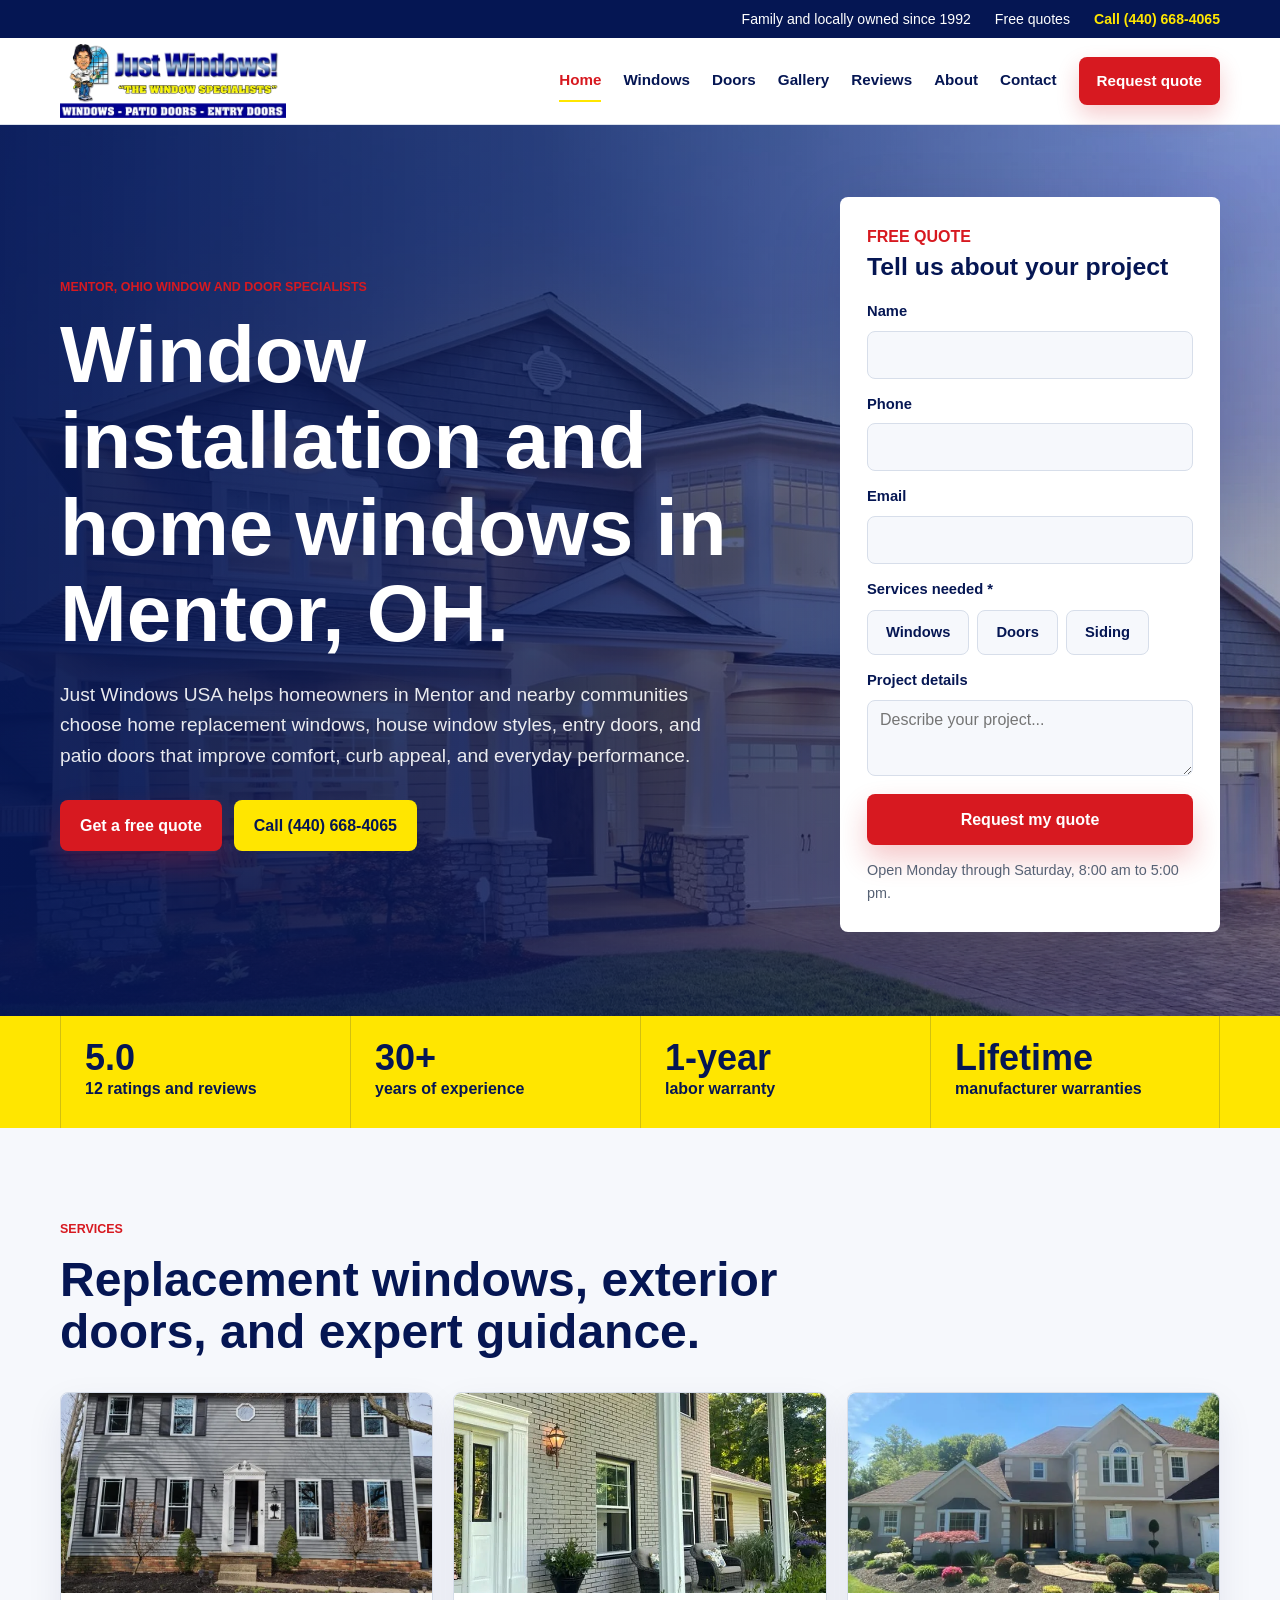
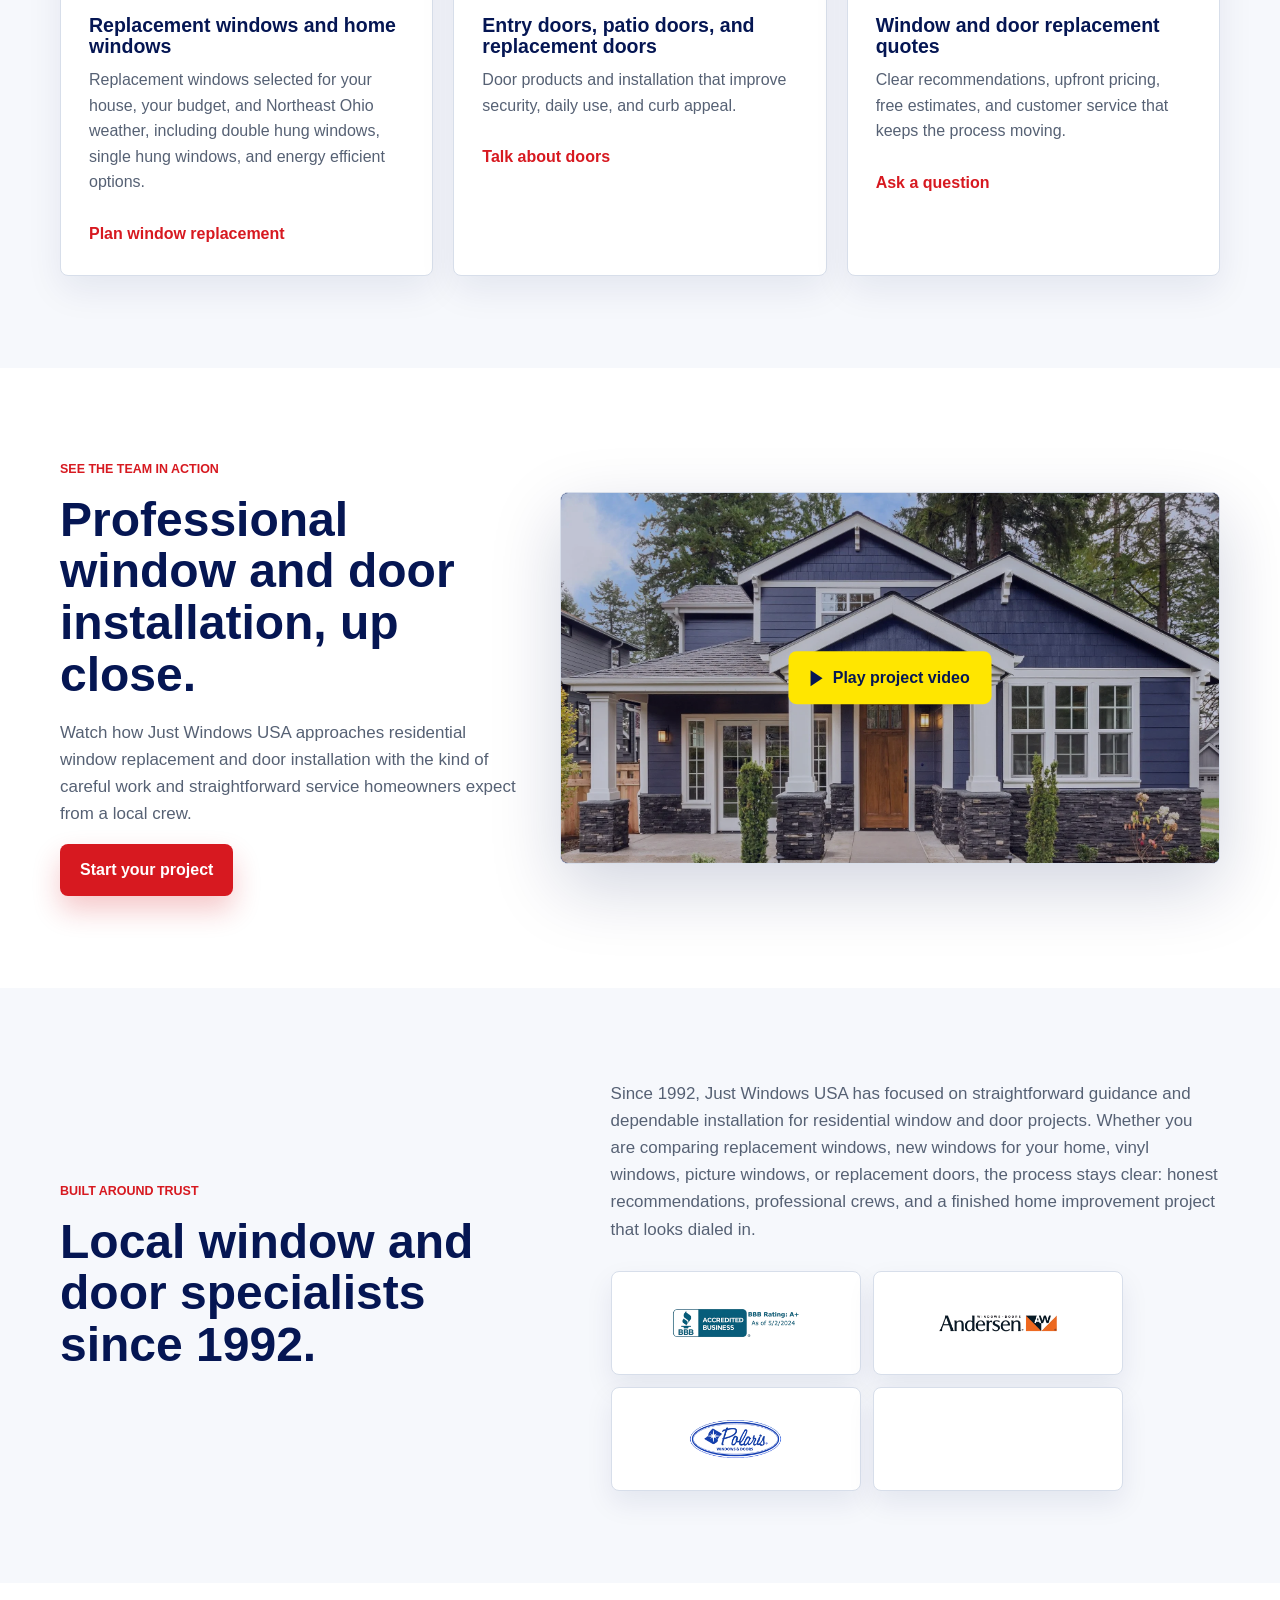
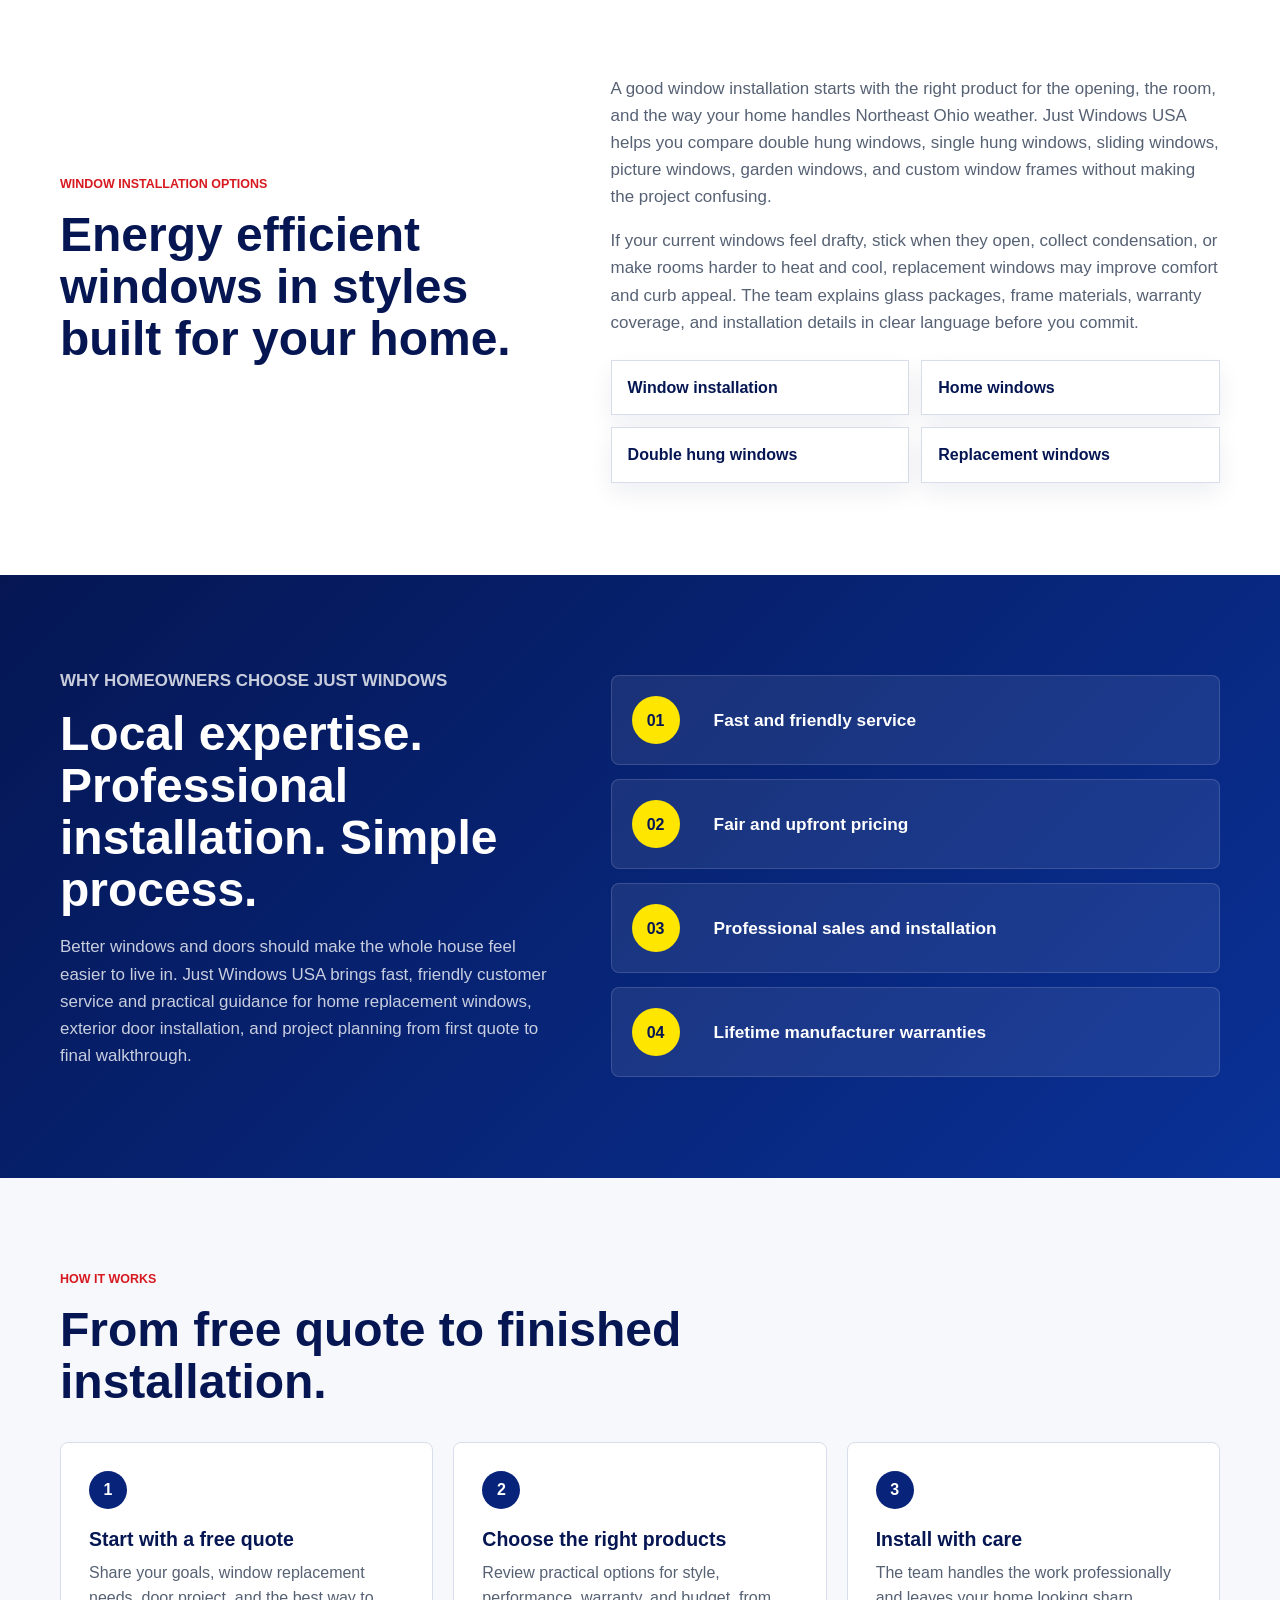
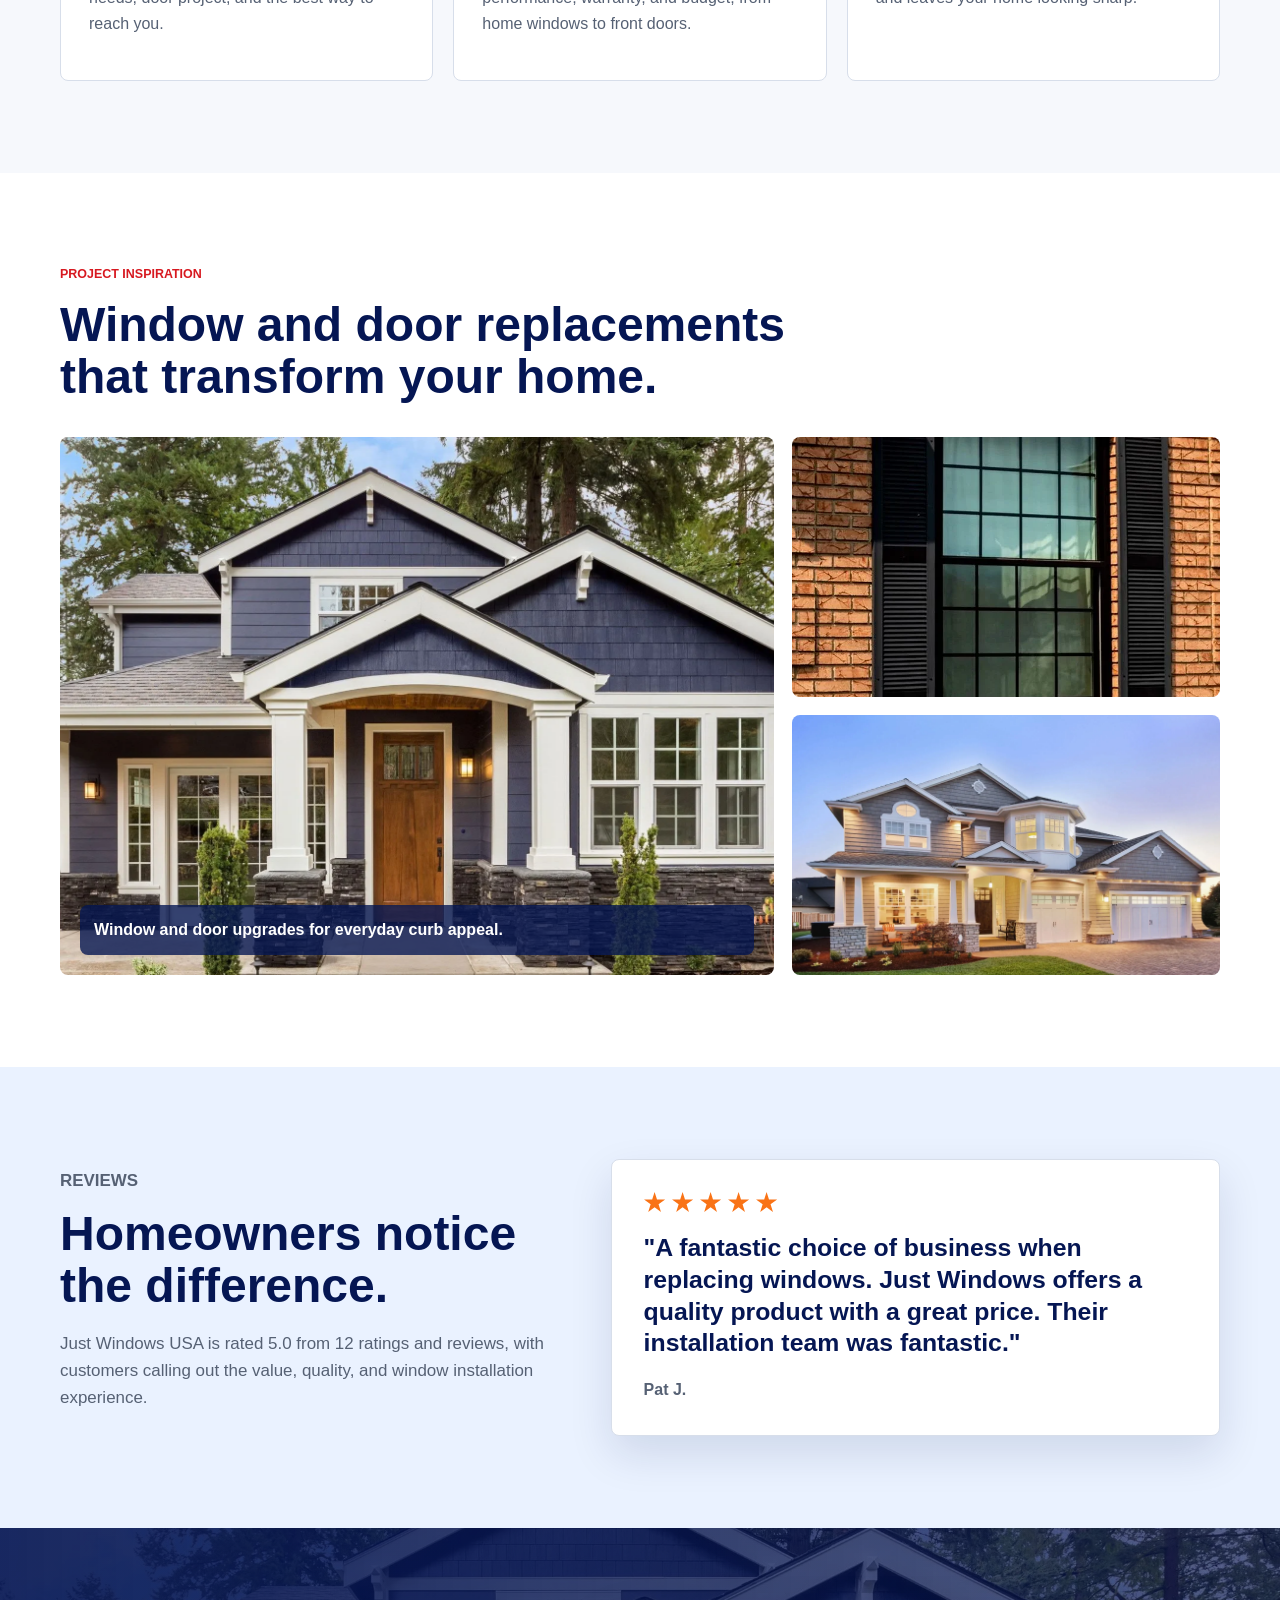
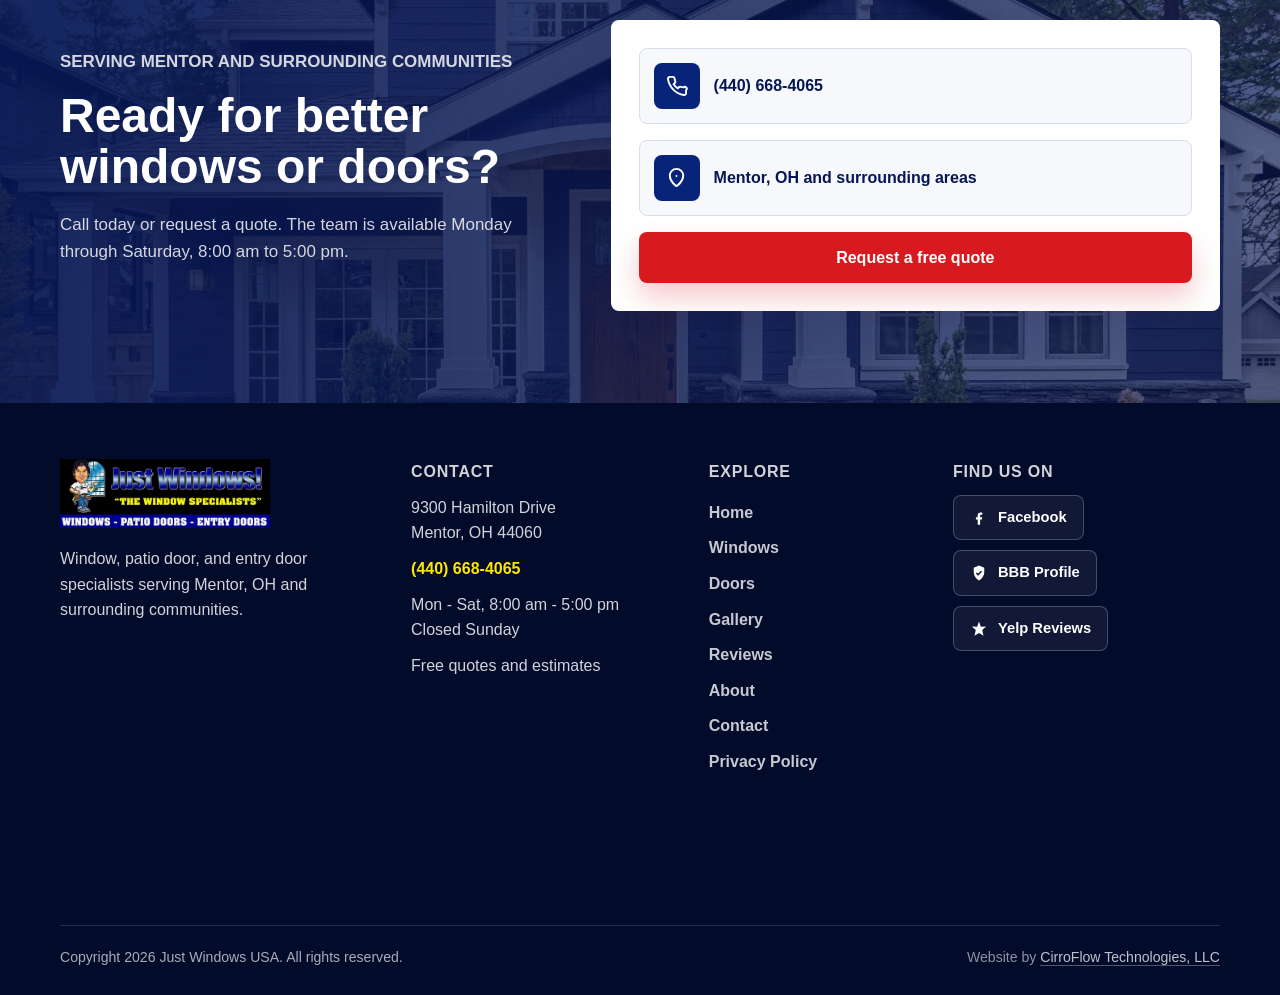
==== commit acdc495f: "Require name, phone, email, and a service before quote form submits The Make.com scenario was failin" ====
--- a/index.html
+++ b/index.html
@@ -29,8 +29,8 @@
     <link rel="preload" href="/assets/gallery/just-windows-content-home-02-1920w-1-e1714687004282.webp" as="image" media="(max-width: 700px)" fetchpriority="high">
     <link rel="preload" href="/assets/gallery/just-windows-content-home-01-1920w-1-e1714686945999.webp" as="image" media="(min-width: 701px)" fetchpriority="high">
     <script>if("IntersectionObserver" in window)document.documentElement.classList.add("anim-ready")</script>
-    <link rel="stylesheet" href="/styles.min.css?v=6">
-    <script defer src="/script.min.js?v=6"></script>
+    <link rel="stylesheet" href="/styles.min.css?v=7">
+    <script defer src="/script.min.js?v=7"></script>
     <script>
       window.va = window.va || function () { (window.vaq = window.vaq || []).push(arguments); };
     </script>
@@ -129,8 +129,8 @@
               Email
               <input type="email" name="email" autocomplete="email" required>
             </label>
-            <p class="form-label">Services needed</p>
-            <div class="service-pills">
+            <p class="form-label" id="services-label">Services needed <span aria-hidden="true">*</span></p>
+            <div class="service-pills" role="group" aria-labelledby="services-label" aria-required="true">
               <label class="service-pill"><input type="checkbox" name="services" value="Windows"><span>Windows</span></label>
               <label class="service-pill"><input type="checkbox" name="services" value="Doors"><span>Doors</span></label>
               <label class="service-pill"><input type="checkbox" name="services" value="Siding"><span>Siding</span></label>
--- a/styles.min.css
+++ b/styles.min.css
@@ -1 +1 @@
-:root{--blue-950:#051653;--blue-900:#08247a;--blue-800:#0a329a;--blue-700:#1448bf;--blue-100:#eaf2ff;--yellow:#ffe600;--red:#d71920;--orange:#f97316;--ink:#111827;--muted:#566174;--line:#d7deea;--paper:#ffffff;--soft:#f6f8fc;--shadow:0 24px 70px rgba(5, 22, 83, 0.18);--radius:8px}*{box-sizing:border-box}html{scroll-behavior:smooth}body{margin:0;font-family:"Open Sans","Segoe UI",Arial,sans-serif;color:var(--ink);background:var(--paper);line-height:1.6}img,svg{display:block;max-width:100%}a{color:inherit;text-decoration:none}button,input,select{font:inherit}.container{width:min(1160px,calc(100% - 40px));margin:0 auto}.skip-link{position:fixed;left:16px;top:16px;z-index:100;padding:10px 14px;color:var(--paper);background:var(--blue-950);transform:translateY(-150%)}.skip-link:focus{transform:translateY(0)}.sr-only{position:absolute;width:1px;height:1px;padding:0;margin:-1px;overflow:hidden;clip:rect(0,0,0,0);white-space:nowrap;border:0}.site-header{position:sticky;top:0;z-index:50;background:rgba(255,255,255,.96);border-bottom:1px solid rgba(215,222,234,.9);backdrop-filter:blur(14px)}.topbar{color:var(--paper);background:var(--blue-950);font-size:.88rem}.topbar__inner{min-height:38px;display:flex;align-items:center;justify-content:flex-end;gap:24px}.topbar a{color:var(--yellow);font-weight:800;transition:color 160ms ease}.topbar a:focus-visible,.topbar a:hover{color:var(--paper)}.nav{min-height:86px;display:flex;justify-content:space-between;gap:28px}.brand,.nav,.nav-menu{align-items:center}.brand{display:inline-flex;width:min(226px,54vw)}.brand img{width:100%;height:auto}.nav-menu{display:flex;gap:22px;color:var(--blue-950);font-weight:800;font-size:.95rem}.nav-menu a{padding:8px 0;border-bottom:2px solid transparent;transition:color 180ms ease,border-color 180ms ease}.nav-menu a:focus-visible,.nav-menu a:hover,.nav-menu a[aria-current=page]{color:var(--red);border-color:var(--yellow)}.nav-menu .nav-cta{padding:12px 18px;color:var(--paper);background:var(--red);border:0;border-radius:var(--radius);box-shadow:0 10px 22px rgba(215,25,32,.22)}.nav-menu .nav-cta:focus-visible,.nav-menu .nav-cta:hover{color:var(--paper);background:#b91319}.nav-toggle{display:none;width:44px;height:44px;padding:0;border:0;background:0 0;-webkit-appearance:none;appearance:none;cursor:pointer;transition:transform 160ms ease}.nav-toggle:focus-visible,.nav-toggle:hover{transform:scale(1.06)}.nav-toggle svg{display:block;width:44px;height:44px}.hero{position:relative;min-height:760px;display:grid;align-items:stretch;overflow:hidden;color:var(--paper)}.hero picture,.hero>picture img,.hero__overlay{position:absolute;inset:0;width:100%;height:100%}.hero>picture img{object-fit:cover}.hero__overlay{background:linear-gradient(90deg,rgba(5,22,83,.92),rgba(5,22,83,.72) 43%,rgba(5,22,83,.18)),linear-gradient(0deg,rgba(5,22,83,.34),rgba(5,22,83,.1))}.hero__content{position:relative;z-index:1;display:grid;grid-template-columns:minmax(0,1fr) 380px;align-items:center;gap:48px;padding:72px 0 84px}.hero__copy{max-width:720px}.eyebrow{margin:0 0 14px;color:var(--red);font-size:.78rem;font-weight:900;letter-spacing:0;text-transform:uppercase}.eyebrow--light{color:var(--yellow)}h1,h2,h3,p{margin-top:0}h1,h2,h3{font-family:"Poppins","Segoe UI",Arial,sans-serif;line-height:1.08;letter-spacing:0}h1{max-width:760px;margin-bottom:22px;font-size:5rem}h2,h3{color:var(--blue-950)}h1,h2{font-weight:900}h2{margin-bottom:18px;font-size:3rem}h3{margin-bottom:10px;font-size:1.22rem}.hero__copy p:not(.eyebrow){max-width:650px;margin-bottom:28px;color:rgba(255,255,255,.9);font-size:1.2rem}.badge-row,.hero__actions{display:flex;flex-wrap:wrap;gap:12px}.button{display:inline-flex;align-items:center;justify-content:center;min-height:48px;padding:13px 20px;border:0;border-radius:var(--radius);font-weight:900;cursor:pointer;transition:transform 180ms ease,background 180ms ease,color 180ms ease,box-shadow 180ms ease}.button:focus-visible,.button:hover{transform:translateY(-1px)}.button--primary{color:var(--paper);background:var(--red);box-shadow:0 14px 28px rgba(215,25,32,.24)}.button--primary:focus-visible,.button--primary:hover{background:#b91319}.button--light{color:var(--blue-950);background:var(--yellow)}.quote-card{align-self:center;padding:26px;color:var(--ink);background:var(--paper);border:1px solid rgba(255,255,255,.5);border-radius:var(--radius);box-shadow:var(--shadow)}.quote-card__kicker{margin-bottom:4px;color:var(--red);font-weight:900;text-transform:uppercase}.quote-card h2{margin-bottom:20px;font-size:1.55rem}.quote-card label{display:grid;gap:7px;margin-bottom:14px;color:var(--blue-950);font-size:.92rem;font-weight:800}.quote-card input,.quote-card select,.quote-card textarea{width:100%;min-height:48px;padding:0 12px;color:var(--ink);background:var(--soft);border:1px solid var(--line);border-radius:var(--radius);font-family:inherit;font-size:1rem}.quote-card textarea{min-height:76px;padding:10px 12px;resize:vertical}.quote-card input:focus,.quote-card select:focus,.quote-card textarea:focus{outline:3px solid rgba(255,230,0,.52);border-color:var(--blue-700)}.form-label,.service-pill span{color:var(--blue-950);font-size:.92rem}.form-label{margin-bottom:8px;font-weight:800}.service-pills{display:flex;flex-wrap:wrap;gap:8px;margin-bottom:14px}.quote-card .service-pill,.quote-form .service-pill{position:relative!important;display:inline-flex!important;gap:0!important;margin-bottom:0!important;cursor:pointer}.quote-card .service-pill input[type=checkbox],.quote-form .service-pill input[type=checkbox]{position:absolute!important;opacity:0!important;width:0!important;height:0!important;min-height:0!important;padding:0!important;border:0!important;font-size:1rem!important;pointer-events:none}.service-pill span{display:block;padding:10px 18px;background:var(--soft);border:1px solid var(--line);border-radius:var(--radius);font-weight:700;cursor:pointer;transition:background 150ms ease,border-color 150ms ease}.service-pill input:checked+span{background:var(--yellow);border-color:var(--blue-950)}.quote-card .button{width:100%;margin-top:4px}.form-note{margin:14px 0 0;color:var(--muted);font-size:.9rem}.trust-band{background:var(--yellow)}.trust-grid{display:grid;grid-template-columns:repeat(4,1fr)}.trust-grid div{min-height:112px;padding:24px 24px 22px;border-left:1px solid rgba(5,22,83,.18)}.trust-grid div:last-child{border-right:1px solid rgba(5,22,83,.18)}.trust-grid strong{display:block;color:var(--blue-950);font-family:"Poppins","Segoe UI",Arial,sans-serif;font-size:2.25rem;line-height:1}.trust-grid span{color:var(--blue-950);font-weight:800}.section{padding:92px 0}.process-section,.section--intro{background:var(--soft)}.video-section{background:var(--paper)}.video-feature{display:grid;grid-template-columns:.82fr 1.18fr;gap:42px;align-items:center}.video-feature__copy p:not(.eyebrow){color:var(--muted);font-size:1.06rem}.video-frame{overflow:hidden;background:var(--blue-950);border:1px solid var(--line);border-radius:var(--radius);box-shadow:var(--shadow)}.video-frame video,.video-load{width:100%;aspect-ratio:16/9;display:block;background:var(--blue-950)}.video-frame video{object-fit:cover}.video-load{position:relative;padding:0;overflow:hidden;color:var(--paper);border:0;cursor:pointer}.video-load img{width:100%;height:100%;object-fit:cover;opacity:.78}.video-load span{position:absolute;left:50%;top:50%;display:inline-flex;align-items:center;justify-content:center;min-height:52px;padding:14px 22px;color:var(--blue-950);background:var(--yellow);border-radius:var(--radius);font-weight:900;transform:translate(-50%,-50%)}.video-load span::before{content:"";width:0;height:0;margin-right:10px;border-top:8px solid transparent;border-bottom:8px solid transparent;border-left:12px solid var(--blue-950)}.contact-grid,.reviews-grid,.split,.why-grid{display:grid;grid-template-columns:.9fr 1.1fr;gap:52px;align-items:center}.contact-section p,.intro-copy p,.reviews p,.why-grid p{color:var(--muted);font-size:1.06rem}.text-link-grid{display:grid;grid-template-columns:repeat(2,minmax(0,1fr));gap:12px;margin-top:24px}.text-link-grid a{padding:14px 16px;color:var(--blue-950);font-weight:800;background:var(--paper);border:1px solid var(--line);border-radius:var(--radius-sm);box-shadow:0 10px 24px rgba(5,22,83,.07)}.text-link-grid a:focus-visible,.text-link-grid a:hover{color:var(--red);border-color:rgba(215,25,32,.35)}.badge-row{margin-top:28px;align-items:center}.badge-row a{width:min(100%,250px);min-height:92px;display:flex;align-items:center;justify-content:center;padding:14px 18px;background:var(--paper);border:1px solid var(--line);border-radius:var(--radius);box-shadow:0 12px 28px rgba(5,22,83,.08);transition:transform 180ms ease,border-color 180ms ease,box-shadow 180ms ease}.badge-row a:focus-visible,.badge-row a:hover{transform:translateY(-2px);border-color:rgba(20,72,191,.35);box-shadow:0 16px 34px rgba(5,22,83,.14)}.badge-row img{max-width:100%;max-height:74px;width:auto;object-fit:contain}.section-heading{max-width:740px;margin-bottom:34px}.section-heading--center{margin-left:auto;margin-right:auto;text-align:center}.service-grid{display:grid;grid-template-columns:repeat(3,1fr);gap:20px}.service-card{min-height:312px;padding:28px;background:var(--paper);border:1px solid var(--line);border-radius:var(--radius);box-shadow:0 14px 36px rgba(5,22,83,.08);transition:transform 180ms ease,border-color 180ms ease,box-shadow 180ms ease}.service-card:hover{transform:translateY(-3px);border-color:rgba(215,25,32,.4);box-shadow:0 18px 44px rgba(5,22,83,.14)}.service-card__photo{width:calc(100% + 56px);margin:-28px -28px 22px;height:200px;overflow:hidden;border-radius:var(--radius) var(--radius)0 0}.service-card__photo img{width:100%;height:100%;object-fit:cover;object-position:center;display:block;transition:transform 300ms ease}.service-card:hover .service-card__photo img{transform:scale(1.04)}.service-card p{color:var(--muted)}.gallery-guide a,.service-card a{transition:color 160ms ease,translate 160ms ease}.service-card a{display:inline-flex;margin-top:10px;color:var(--red);font-weight:900}.gallery-guide a:focus-visible,.gallery-guide a:hover,.service-card a:focus-visible,.service-card a:hover{color:#b91319;translate:3px 0;text-decoration:underline}.section--blue{background:linear-gradient(135deg,rgba(5,22,83,.96),rgba(10,50,154,.96)),var(--blue-950)}.section--blue,.section--blue h2,.section--blue h3{color:var(--paper)}.section--blue p{color:rgba(255,255,255,.78)}.process,.proof-list{display:grid;gap:14px}.proof-list div{display:grid;grid-template-columns:64px 1fr;gap:18px;align-items:center;padding:20px;background:rgba(255,255,255,.08);border:1px solid rgba(255,255,255,.14);border-radius:var(--radius)}.process span,.proof-list span{place-items:center;border-radius:50%;font-weight:900}.proof-list span{display:grid;width:48px;height:48px;color:var(--blue-950);background:var(--yellow)}.proof-list h3{margin:0;font-size:1.08rem}.process{grid-template-columns:repeat(3,1fr);gap:20px}.gallery-grid figure,.process article{position:relative;border-radius:var(--radius)}.process article{padding:28px;background:var(--paper);border:1px solid var(--line)}.process span{display:inline-grid;width:38px;height:38px;margin-bottom:20px;color:var(--paper);background:var(--blue-900)}.feature-panel p,.process p{color:var(--muted)}.gallery-grid{display:grid;grid-template-columns:1.25fr .75fr;grid-template-rows:260px 260px;gap:18px}.gallery-grid figure{min-height:0;margin:0;overflow:hidden;background:var(--soft)}.gallery-grid img{width:100%;height:100%;object-fit:cover}.gallery-main{grid-row:span 2}.gallery-main figcaption{position:absolute;left:20px;right:20px;bottom:20px;padding:12px 14px;color:var(--paper);background:rgba(5,22,83,.78);border-radius:var(--radius);font-weight:800}.reviews{background:var(--blue-100)}.testimonial{padding:32px;background:var(--paper);border:1px solid var(--line);border-radius:var(--radius);box-shadow:0 18px 44px rgba(5,22,83,.12)}.stars{display:flex;gap:6px;margin-bottom:18px}.stars span{width:22px;height:22px;background:var(--orange);clip-path:polygon(50%0,61% 34%,98% 34%,68% 55%,79% 91%,50% 69%,21% 91%,32% 55%,2% 34%,39% 34%)}blockquote{margin:0 0 18px;color:var(--blue-950);font-family:"Poppins","Segoe UI",Arial,sans-serif;font-size:1.55rem;font-weight:800;line-height:1.28}.page-hero{position:relative;min-height:460px;display:grid;align-items:center;overflow:hidden;color:var(--paper);background:var(--blue-950)}.page-hero img,.page-hero::before{position:absolute;inset:0;width:100%;height:100%}.page-hero img{object-fit:cover;opacity:.42}.page-hero::before{content:"";z-index:1;background:linear-gradient(90deg,rgba(5,22,83,.95),rgba(5,22,83,.68))}.page-hero__content{position:relative;z-index:2;max-width:760px;padding:86px 0}.page-hero h1{font-size:4rem}.page-hero p:not(.eyebrow){max-width:680px;color:rgba(255,255,255,.86);font-size:1.15rem}.breadcrumb{display:flex;gap:8px;margin-bottom:18px;color:rgba(255,255,255,.72);font-size:.92rem;font-weight:800}.breadcrumb a{color:var(--yellow);transition:color 160ms ease}.breadcrumb a:focus-visible,.breadcrumb a:hover{color:var(--paper);text-decoration:underline}.content-grid{display:grid;grid-template-columns:minmax(0,1fr) 340px;gap:44px;align-items:start}.feature-panel,.info-card,.quote-panel,.review-card,.sidebar-card{background:var(--paper);border:1px solid var(--line);border-radius:var(--radius);box-shadow:0 14px 36px rgba(5,22,83,.08)}.sidebar-card{position:sticky;top:150px;padding:24px}.feature-panel h2,.quote-panel h2,.sidebar-card h2{font-size:1.55rem}.check-list,.compact-list,.sidebar-card ul{padding:0;margin:0;list-style:none}.check-list li,.compact-list li,.sidebar-card li{position:relative;padding:10px 0 10px 28px;color:var(--muted);border-bottom:1px solid var(--line)}.check-list li:last-child,.compact-list li:last-child,.sidebar-card li:last-child{border-bottom:0}.check-list li::before,.compact-list li::before,.sidebar-card li::before{content:"";position:absolute;left:0;top:18px;width:12px;height:12px;background:var(--yellow);border:3px solid var(--blue-950);border-radius:50%}.feature-panel{padding:32px;margin-bottom:22px}.two-column-list{columns:2;column-gap:34px}.product-callout{display:grid;grid-template-columns:1fr .8fr;gap:24px;align-items:center;margin-top:32px;padding:28px;background:var(--blue-950);border-radius:var(--radius)}.product-callout,.product-callout h2,.product-callout h3{color:var(--paper)}.product-callout p{color:rgba(255,255,255,.78)}.product-callout img{width:100%;max-height:260px;object-fit:cover;border-radius:var(--radius)}.card-grid{display:grid;grid-template-columns:repeat(3,1fr);gap:20px}.info-card{padding:26px}.info-card p{color:var(--muted)}.gallery-page-grid{display:grid;grid-template-columns:repeat(3,1fr);gap:18px}.gallery-intro{max-width:860px}.gallery-page-grid figure{margin:0;overflow:hidden;background:var(--soft)}.gallery-page-grid--guided{align-items:stretch}.gallery-guide,.gallery-page-grid figure{min-height:250px;border-radius:var(--radius)}.gallery-guide{padding:26px;display:flex;flex-direction:column;justify-content:center;background:var(--blue-100);border:1px solid var(--line)}.gallery-guide--wide{grid-column:span 2}.gallery-guide h2{margin-bottom:14px;font-size:1.65rem}.gallery-guide p:not(.eyebrow){color:var(--muted)}.gallery-guide a{width:fit-content;margin-top:4px;color:var(--red);font-weight:900}.gallery-page-grid img{width:100%;height:100%;object-fit:cover;transition:transform 220ms ease}.gallery-page-grid figure:hover img{transform:scale(1.03)}.reviews-list{display:grid;grid-template-columns:repeat(2,1fr);gap:20px}.review-card{padding:26px}.review-card blockquote{font-size:1.08rem;font-family:"Open Sans","Segoe UI",Arial,sans-serif;font-weight:700}.review-card cite{display:block;margin-top:14px}.rating-summary{display:grid;grid-template-columns:auto 1fr;gap:24px;align-items:center;padding:30px;margin-bottom:28px;background:var(--blue-100);border-radius:var(--radius)}.rating-number{color:var(--blue-950);font-family:"Poppins","Segoe UI",Arial,sans-serif;font-size:4rem;font-weight:900;line-height:1}.review-sources{display:flex;flex-wrap:wrap;align-items:center;gap:10px;margin-top:18px}.review-sources a,.review-sources span{color:var(--blue-950);font-weight:800;font-size:.95rem}.review-sources a{display:inline-flex;align-items:center;gap:8px;padding:9px 16px;background:var(--paper);border:1px solid var(--line);border-radius:var(--radius);font-size:.92rem;transition:transform 160ms ease,border-color 160ms ease,box-shadow 160ms ease,color 160ms ease}.review-sources a:focus-visible,.review-sources a:hover{transform:translateY(-2px);color:var(--red);border-color:rgba(215,25,32,.35);box-shadow:0 10px 24px rgba(5,22,83,.12)}.about-photo{display:flex;flex-direction:column;overflow:hidden;border-radius:var(--radius);box-shadow:var(--shadow);background:var(--soft)}.about-photo img{flex:1 1 auto;width:100%;height:100%;min-height:360px;object-fit:cover}.about-photo figcaption{padding:14px 18px;color:var(--muted);font-size:.92rem;line-height:1.45;text-align:center}.contact-methods,.details-grid{display:grid;grid-template-columns:repeat(3,1fr);gap:18px}.contact-methods{grid-template-columns:repeat(2,1fr)}.contact-method{display:grid;grid-template-columns:60px 1fr;gap:16px;align-items:center;padding:22px;background:var(--paper);border:1px solid var(--line);border-radius:var(--radius)}.contact-method img{width:54px;height:54px;object-fit:contain}.contact-method a{color:var(--blue-950);font-weight:800;transition:color 160ms ease}.contact-method a:focus-visible,.contact-method a:hover{color:var(--red);text-decoration:underline}.quote-panel{padding:30px}.quote-form{display:grid;gap:14px}.quote-form label{display:grid;gap:7px;color:var(--blue-950);font-size:.92rem;font-weight:800}.quote-form input,.quote-form select,.quote-form textarea{width:100%;min-height:48px;padding:11px 12px;color:var(--ink);background:var(--soft);border:1px solid var(--line);border-radius:var(--radius);font-size:1rem;resize:vertical}.quote-form textarea{min-height:118px}.payment-row{display:flex;flex-wrap:wrap;gap:10px;margin-top:16px}.payment-row img{height:28px;width:auto;padding:4px 8px;background:var(--paper);border:1px solid var(--line);border-radius:5px}cite{color:var(--muted);font-style:normal;font-weight:900}.contact-section{background:linear-gradient(90deg,rgba(5,22,83,.92),rgba(5,22,83,.64)),url(assets/gallery/just-windows-content-home-02-1920w-1-e1714687004282.webp)center/cover}.contact-section,.contact-section h2{color:var(--paper)}.contact-section p,.footer address,.footer p{color:rgba(255,255,255,.82)}.contact-card{gap:16px;padding:28px;color:var(--blue-950);background:var(--paper);box-shadow:var(--shadow)}.contact-card,.contact-line,.contact-line span{display:grid;border-radius:var(--radius)}.contact-line{grid-template-columns:46px 1fr;gap:14px;align-items:center;padding:14px;background:var(--soft);border:1px solid var(--line)}.contact-line span{place-items:center;width:46px;height:46px;color:var(--paper);background:var(--blue-900)}.contact-line svg{width:23px;height:23px;fill:none;stroke:currentColor;stroke-width:2;stroke-linecap:round;stroke-linejoin:round}.footer{padding:56px 0 26px;color:var(--paper);background:#030b2b}.footer__grid{display:grid;grid-template-columns:minmax(0,1.15fr) .95fr .75fr 1fr;gap:44px;align-items:start}.footer__brand{display:flex;flex-direction:column;align-items:flex-start;gap:18px;width:min(400px,100%)}.footer__brand>img{width:210px;height:auto;background:#000}.footer__map{display:block;width:100%;aspect-ratio:4/3;height:auto;border:0;border-radius:var(--radius)}.footer__title{margin:0 0 16px;color:var(--paper);font-family:"Poppins","Segoe UI",Arial,sans-serif;font-size:1rem;font-weight:800;letter-spacing:.05em;text-transform:uppercase}.footer address,.footer p{margin:0 0 10px}.footer address{font-style:normal}.footer__tel{display:inline-block;margin-bottom:10px;color:var(--yellow);font-weight:900;transition:color 160ms ease}.footer__tel:focus-visible,.footer__tel:hover{color:var(--paper)}.footer__links{margin:0;padding:0;list-style:none}.footer__links a{display:inline-block;padding:5px 0;color:rgba(255,255,255,.78);font-weight:700;transition:color 160ms ease,translate 160ms ease}.footer__links a:focus-visible,.footer__links a:hover{color:var(--yellow);translate:3px 0}.footer__social{display:flex;flex-direction:column;align-items:flex-start;gap:10px}.footer__social a{display:inline-flex;align-items:center;gap:10px;padding:10px 16px;color:var(--paper);background:rgba(255,255,255,.06);border:1px solid rgba(255,255,255,.22);border-radius:var(--radius);font-size:.92rem;font-weight:800;transition:transform 160ms ease,border-color 160ms ease,background 160ms ease}.footer__social a:focus-visible,.footer__social a:hover{transform:translateY(-2px);background:rgba(255,255,255,.12);border-color:var(--yellow)}.footer__social svg{width:18px;height:18px;fill:currentColor;flex:none}.footer__bottom{display:flex;flex-wrap:wrap;align-items:center;justify-content:space-between;gap:10px 24px;margin-top:44px;padding-top:20px;border-top:1px solid rgba(255,255,255,.14)}.footer__bottom p{margin:0}.fine-print{font-size:.88rem;color:rgba(255,255,255,.66)!important}.credit{color:rgba(255,255,255,.55);font-size:.88rem}.credit a{color:rgba(255,255,255,.75);border-bottom:1px solid rgba(255,255,255,.3);transition:color 160ms ease,border-color 160ms ease}.credit a:focus-visible,.credit a:hover{color:var(--paper);border-color:var(--paper)}.sticky-cta{position:fixed;left:0;right:0;bottom:0;z-index:90;display:none;grid-template-columns:1fr 1fr;background:var(--blue-950);border-top:1px solid rgba(255,255,255,.2);padding-bottom:env(safe-area-inset-bottom)}.sticky-cta a{display:flex;align-items:center;justify-content:center;gap:8px;min-height:58px;font-weight:900;font-size:.98rem;transition:filter 160ms ease}.sticky-cta a:active{filter:brightness(.92)}.sticky-cta svg{width:18px;height:18px;fill:none;stroke:currentColor;stroke-width:2;stroke-linecap:round;stroke-linejoin:round;flex:none}.sticky-cta__call{color:var(--paper);background:var(--blue-950)}.sticky-cta__quote{color:var(--blue-950);background:var(--yellow)}@media (max-width:768px){.sticky-cta{display:grid}body{padding-bottom:calc(58px + env(safe-area-inset-bottom))}}:focus-visible{outline:3px solid var(--yellow);outline-offset:3px}@media (max-width:980px){.topbar__inner{justify-content:center;gap:14px}.nav{min-height:78px;position:relative}.nav-toggle{display:block}.nav-menu{position:fixed;left:0;right:0;top:var(--header-h, 117px);display:none;flex-direction:column;align-items:stretch;gap:0;padding:14px;background:var(--paper);border:1px solid var(--line);border-radius:var(--radius);box-shadow:var(--shadow);z-index:200}.nav-menu.is-open{display:flex}.nav-menu a{padding:13px 12px}.nav-menu .nav-cta{margin-top:8px;text-align:center}.hero{min-height:auto}.hero__overlay{background:linear-gradient(180deg,rgba(5,22,83,.9),rgba(5,22,83,.72))}.contact-grid,.content-grid,.hero__content,.product-callout,.reviews-grid,.split,.video-feature,.why-grid{grid-template-columns:1fr}.hero__content{gap:32px;padding-top:58px}.quote-card{max-width:560px}.card-grid,.contact-methods,.details-grid,.gallery-page-grid,.process,.reviews-list,.service-grid,.trust-grid{grid-template-columns:repeat(2,1fr)}.sidebar-card{position:static}.gallery-grid{grid-template-columns:1fr;grid-template-rows:420px 260px 260px}.gallery-guide--wide{grid-column:span 2}.gallery-main{grid-row:auto}.footer__grid{grid-template-columns:repeat(2,minmax(0,1fr))}}@media (max-width:640px){.container{width:min(100% - 28px,1160px)}.topbar__inner{min-height:auto;padding:9px 0;flex-wrap:wrap;font-size:.8rem}.topbar__inner span:nth-child(2){display:none}.brand{width:min(190px,58vw)}.hero__content{padding:44px 0 54px}.page-hero h1,h1{font-size:2.55rem}h2{font-size:2rem}.page-hero{min-height:380px}.page-hero__content{padding:56px 0}.hero__actions{align-items:stretch;flex-direction:column}.button{width:100%}.quote-card{padding:22px}.card-grid,.contact-methods,.details-grid,.gallery-page-grid,.process,.reviews-list,.service-grid,.trust-grid{grid-template-columns:1fr}.trust-grid div,.trust-grid div:last-child{border-right:0;border-left:0;border-bottom:1px solid rgba(5,22,83,.16)}.section{padding:66px 0}.service-card{min-height:auto}.badge-row{align-items:stretch}.badge-row a{max-width:calc(50% - 6px);width:calc(50% - 6px);min-height:86px;padding:12px}.badge-row img{max-width:100%;height:48px;object-fit:contain}.gallery-grid{grid-template-rows:320px 220px 220px}.gallery-page-grid figure{min-height:230px}.gallery-guide,.gallery-guide--wide{min-height:auto;grid-column:auto}.contact-line,.proof-list div{grid-template-columns:1fr}.footer{padding-top:44px}.footer__grid{grid-template-columns:1fr;gap:30px}.footer__bottom{flex-direction:column;align-items:flex-start}}.fb-embed{--fb-scale:1;--fb-h:763px;max-width:500px;height:calc(var(--fb-h)*var(--fb-scale));margin:0 auto;overflow:hidden}.fb-embed--page{--fb-h:600px}.fb-embed__frame{display:block;width:500px;height:var(--fb-h);border:0;overflow:hidden;transform:scale(var(--fb-scale));transform-origin:top left}.fb-follow{display:flex;justify-content:center;margin-top:26px}.anim-ready .reveal{opacity:0;translate:0 20px;transition:opacity 620ms cubic-bezier(.22,.61,.36,1),translate 620ms cubic-bezier(.22,.61,.36,1)}.anim-ready .reveal.is-visible{opacity:1;translate:none}@media (prefers-reduced-motion:reduce){*,::after,::before{scroll-behavior:auto!important;transition-duration:.01ms!important;animation-duration:.01ms!important;animation-iteration-count:1!important}.anim-ready .reveal{opacity:1!important;translate:none!important}}+:root{--blue-950:#051653;--blue-900:#08247a;--blue-800:#0a329a;--blue-700:#1448bf;--blue-100:#eaf2ff;--yellow:#ffe600;--red:#d71920;--orange:#f97316;--ink:#111827;--muted:#566174;--line:#d7deea;--paper:#ffffff;--soft:#f6f8fc;--shadow:0 24px 70px rgba(5, 22, 83, 0.18);--radius:8px}*{box-sizing:border-box}html{scroll-behavior:smooth}body{margin:0;font-family:"Open Sans","Segoe UI",Arial,sans-serif;color:var(--ink);background:var(--paper);line-height:1.6}img,svg{display:block;max-width:100%}a{color:inherit;text-decoration:none}button,input,select{font:inherit}.container{width:min(1160px,calc(100% - 40px));margin:0 auto}.skip-link{position:fixed;left:16px;top:16px;z-index:100;padding:10px 14px;color:var(--paper);background:var(--blue-950);transform:translateY(-150%)}.skip-link:focus{transform:translateY(0)}.sr-only{position:absolute;width:1px;height:1px;padding:0;margin:-1px;overflow:hidden;clip:rect(0,0,0,0);white-space:nowrap;border:0}.site-header{position:sticky;top:0;z-index:50;background:rgba(255,255,255,.96);border-bottom:1px solid rgba(215,222,234,.9);backdrop-filter:blur(14px)}.topbar{color:var(--paper);background:var(--blue-950);font-size:.88rem}.topbar__inner{min-height:38px;display:flex;align-items:center;justify-content:flex-end;gap:24px}.topbar a{color:var(--yellow);font-weight:800;transition:color 160ms ease}.topbar a:focus-visible,.topbar a:hover{color:var(--paper)}.nav{min-height:86px;display:flex;justify-content:space-between;gap:28px}.brand,.nav,.nav-menu{align-items:center}.brand{display:inline-flex;width:min(226px,54vw)}.brand img{width:100%;height:auto}.nav-menu{display:flex;gap:22px;color:var(--blue-950);font-weight:800;font-size:.95rem}.nav-menu a{padding:8px 0;border-bottom:2px solid transparent;transition:color 180ms ease,border-color 180ms ease}.nav-menu a:focus-visible,.nav-menu a:hover,.nav-menu a[aria-current=page]{color:var(--red);border-color:var(--yellow)}.nav-menu .nav-cta{padding:12px 18px;color:var(--paper);background:var(--red);border:0;border-radius:var(--radius);box-shadow:0 10px 22px rgba(215,25,32,.22)}.nav-menu .nav-cta:focus-visible,.nav-menu .nav-cta:hover{color:var(--paper);background:#b91319}.nav-toggle{display:none;width:44px;height:44px;padding:0;border:0;background:0 0;-webkit-appearance:none;appearance:none;cursor:pointer;transition:transform 160ms ease}.nav-toggle:focus-visible,.nav-toggle:hover{transform:scale(1.06)}.nav-toggle svg{display:block;width:44px;height:44px}.hero{position:relative;min-height:760px;display:grid;align-items:stretch;overflow:hidden;color:var(--paper)}.hero picture,.hero>picture img,.hero__overlay{position:absolute;inset:0;width:100%;height:100%}.hero>picture img{object-fit:cover}.hero__overlay{background:linear-gradient(90deg,rgba(5,22,83,.92),rgba(5,22,83,.72) 43%,rgba(5,22,83,.18)),linear-gradient(0deg,rgba(5,22,83,.34),rgba(5,22,83,.1))}.hero__content{position:relative;z-index:1;display:grid;grid-template-columns:minmax(0,1fr) 380px;align-items:center;gap:48px;padding:72px 0 84px}.hero__copy{max-width:720px}.eyebrow{margin:0 0 14px;color:var(--red);font-size:.78rem;font-weight:900;letter-spacing:0;text-transform:uppercase}.eyebrow--light{color:var(--yellow)}h1,h2,h3,p{margin-top:0}h1,h2,h3{font-family:"Poppins","Segoe UI",Arial,sans-serif;line-height:1.08;letter-spacing:0}h1{max-width:760px;margin-bottom:22px;font-size:5rem}h2,h3{color:var(--blue-950)}h1,h2{font-weight:900}h2{margin-bottom:18px;font-size:3rem}h3{margin-bottom:10px;font-size:1.22rem}.hero__copy p:not(.eyebrow){max-width:650px;margin-bottom:28px;color:rgba(255,255,255,.9);font-size:1.2rem}.badge-row,.hero__actions{display:flex;flex-wrap:wrap;gap:12px}.button{display:inline-flex;align-items:center;justify-content:center;min-height:48px;padding:13px 20px;border:0;border-radius:var(--radius);font-weight:900;cursor:pointer;transition:transform 180ms ease,background 180ms ease,color 180ms ease,box-shadow 180ms ease}.button:focus-visible,.button:hover{transform:translateY(-1px)}.button--primary{color:var(--paper);background:var(--red);box-shadow:0 14px 28px rgba(215,25,32,.24)}.button--primary:focus-visible,.button--primary:hover{background:#b91319}.button--light{color:var(--blue-950);background:var(--yellow)}.quote-card{align-self:center;padding:26px;color:var(--ink);background:var(--paper);border:1px solid rgba(255,255,255,.5);border-radius:var(--radius);box-shadow:var(--shadow)}.quote-card__kicker{margin-bottom:4px;color:var(--red);font-weight:900;text-transform:uppercase}.quote-card h2{margin-bottom:20px;font-size:1.55rem}.quote-card label{display:grid;gap:7px;margin-bottom:14px;color:var(--blue-950);font-size:.92rem;font-weight:800}.quote-card input,.quote-card select,.quote-card textarea{width:100%;min-height:48px;padding:0 12px;color:var(--ink);background:var(--soft);border:1px solid var(--line);border-radius:var(--radius);font-family:inherit;font-size:1rem}.quote-card textarea{min-height:76px;padding:10px 12px;resize:vertical}.quote-card input:focus,.quote-card select:focus,.quote-card textarea:focus{outline:3px solid rgba(255,230,0,.52);border-color:var(--blue-700)}.form-label,.service-pill span{color:var(--blue-950);font-size:.92rem}.form-label{margin-bottom:8px;font-weight:800}.service-pills{display:flex;flex-wrap:wrap;gap:8px;margin-bottom:14px}.quote-card .service-pill,.quote-form .service-pill{position:relative!important;display:inline-flex!important;gap:0!important;margin-bottom:0!important;cursor:pointer}.quote-card .service-pill input[type=checkbox],.quote-form .service-pill input[type=checkbox]{position:absolute!important;opacity:0!important;width:0!important;height:0!important;min-height:0!important;padding:0!important;border:0!important;font-size:1rem!important;pointer-events:none}.service-pill span{display:block;padding:10px 18px;background:var(--soft);border:1px solid var(--line);border-radius:var(--radius);font-weight:700;cursor:pointer;transition:background 150ms ease,border-color 150ms ease}.service-pill input:checked+span{background:var(--yellow);border-color:var(--blue-950)}.quote-card .button{width:100%;margin-top:4px}.form-note{margin:14px 0 0;color:var(--muted);font-size:.9rem}.form-note.is-error{color:var(--red);font-weight:700}.quote-card input.is-invalid,.quote-card textarea.is-invalid,.quote-form input.is-invalid,.quote-form textarea.is-invalid{background:#fff4f4;border-color:var(--red)}.service-pills.is-invalid .service-pill span{border-color:var(--red)}.trust-band{background:var(--yellow)}.trust-grid{display:grid;grid-template-columns:repeat(4,1fr)}.trust-grid div{min-height:112px;padding:24px 24px 22px;border-left:1px solid rgba(5,22,83,.18)}.trust-grid div:last-child{border-right:1px solid rgba(5,22,83,.18)}.trust-grid strong{display:block;color:var(--blue-950);font-family:"Poppins","Segoe UI",Arial,sans-serif;font-size:2.25rem;line-height:1}.trust-grid span{color:var(--blue-950);font-weight:800}.section{padding:92px 0}.process-section,.section--intro{background:var(--soft)}.video-section{background:var(--paper)}.video-feature{display:grid;grid-template-columns:.82fr 1.18fr;gap:42px;align-items:center}.video-feature__copy p:not(.eyebrow){color:var(--muted);font-size:1.06rem}.video-frame{overflow:hidden;background:var(--blue-950);border:1px solid var(--line);border-radius:var(--radius);box-shadow:var(--shadow)}.video-frame video,.video-load{width:100%;aspect-ratio:16/9;display:block;background:var(--blue-950)}.video-frame video{object-fit:cover}.video-load{position:relative;padding:0;overflow:hidden;color:var(--paper);border:0;cursor:pointer}.video-load img{width:100%;height:100%;object-fit:cover;opacity:.78}.video-load span{position:absolute;left:50%;top:50%;display:inline-flex;align-items:center;justify-content:center;min-height:52px;padding:14px 22px;color:var(--blue-950);background:var(--yellow);border-radius:var(--radius);font-weight:900;transform:translate(-50%,-50%)}.video-load span::before{content:"";width:0;height:0;margin-right:10px;border-top:8px solid transparent;border-bottom:8px solid transparent;border-left:12px solid var(--blue-950)}.contact-grid,.reviews-grid,.split,.why-grid{display:grid;grid-template-columns:.9fr 1.1fr;gap:52px;align-items:center}.contact-section p,.intro-copy p,.reviews p,.why-grid p{color:var(--muted);font-size:1.06rem}.text-link-grid{display:grid;grid-template-columns:repeat(2,minmax(0,1fr));gap:12px;margin-top:24px}.text-link-grid a{padding:14px 16px;color:var(--blue-950);font-weight:800;background:var(--paper);border:1px solid var(--line);border-radius:var(--radius-sm);box-shadow:0 10px 24px rgba(5,22,83,.07)}.text-link-grid a:focus-visible,.text-link-grid a:hover{color:var(--red);border-color:rgba(215,25,32,.35)}.badge-row{margin-top:28px;align-items:center}.badge-row a{width:min(100%,250px);min-height:92px;display:flex;align-items:center;justify-content:center;padding:14px 18px;background:var(--paper);border:1px solid var(--line);border-radius:var(--radius);box-shadow:0 12px 28px rgba(5,22,83,.08);transition:transform 180ms ease,border-color 180ms ease,box-shadow 180ms ease}.badge-row a:focus-visible,.badge-row a:hover{transform:translateY(-2px);border-color:rgba(20,72,191,.35);box-shadow:0 16px 34px rgba(5,22,83,.14)}.badge-row img{max-width:100%;max-height:74px;width:auto;object-fit:contain}.section-heading{max-width:740px;margin-bottom:34px}.section-heading--center{margin-left:auto;margin-right:auto;text-align:center}.service-grid{display:grid;grid-template-columns:repeat(3,1fr);gap:20px}.service-card{min-height:312px;padding:28px;background:var(--paper);border:1px solid var(--line);border-radius:var(--radius);box-shadow:0 14px 36px rgba(5,22,83,.08);transition:transform 180ms ease,border-color 180ms ease,box-shadow 180ms ease}.service-card:hover{transform:translateY(-3px);border-color:rgba(215,25,32,.4);box-shadow:0 18px 44px rgba(5,22,83,.14)}.service-card__photo{width:calc(100% + 56px);margin:-28px -28px 22px;height:200px;overflow:hidden;border-radius:var(--radius) var(--radius)0 0}.service-card__photo img{width:100%;height:100%;object-fit:cover;object-position:center;display:block;transition:transform 300ms ease}.service-card:hover .service-card__photo img{transform:scale(1.04)}.service-card p{color:var(--muted)}.gallery-guide a,.service-card a{transition:color 160ms ease,translate 160ms ease}.service-card a{display:inline-flex;margin-top:10px;color:var(--red);font-weight:900}.gallery-guide a:focus-visible,.gallery-guide a:hover,.service-card a:focus-visible,.service-card a:hover{color:#b91319;translate:3px 0;text-decoration:underline}.section--blue{background:linear-gradient(135deg,rgba(5,22,83,.96),rgba(10,50,154,.96)),var(--blue-950)}.section--blue,.section--blue h2,.section--blue h3{color:var(--paper)}.section--blue p{color:rgba(255,255,255,.78)}.process,.proof-list{display:grid;gap:14px}.proof-list div{display:grid;grid-template-columns:64px 1fr;gap:18px;align-items:center;padding:20px;background:rgba(255,255,255,.08);border:1px solid rgba(255,255,255,.14);border-radius:var(--radius)}.process span,.proof-list span{place-items:center;border-radius:50%;font-weight:900}.proof-list span{display:grid;width:48px;height:48px;color:var(--blue-950);background:var(--yellow)}.proof-list h3{margin:0;font-size:1.08rem}.process{grid-template-columns:repeat(3,1fr);gap:20px}.gallery-grid figure,.process article{position:relative;border-radius:var(--radius)}.process article{padding:28px;background:var(--paper);border:1px solid var(--line)}.process span{display:inline-grid;width:38px;height:38px;margin-bottom:20px;color:var(--paper);background:var(--blue-900)}.feature-panel p,.process p{color:var(--muted)}.gallery-grid{display:grid;grid-template-columns:1.25fr .75fr;grid-template-rows:260px 260px;gap:18px}.gallery-grid figure{min-height:0;margin:0;overflow:hidden;background:var(--soft)}.gallery-grid img{width:100%;height:100%;object-fit:cover}.gallery-main{grid-row:span 2}.gallery-main figcaption{position:absolute;left:20px;right:20px;bottom:20px;padding:12px 14px;color:var(--paper);background:rgba(5,22,83,.78);border-radius:var(--radius);font-weight:800}.reviews{background:var(--blue-100)}.testimonial{padding:32px;background:var(--paper);border:1px solid var(--line);border-radius:var(--radius);box-shadow:0 18px 44px rgba(5,22,83,.12)}.stars{display:flex;gap:6px;margin-bottom:18px}.stars span{width:22px;height:22px;background:var(--orange);clip-path:polygon(50%0,61% 34%,98% 34%,68% 55%,79% 91%,50% 69%,21% 91%,32% 55%,2% 34%,39% 34%)}blockquote{margin:0 0 18px;color:var(--blue-950);font-family:"Poppins","Segoe UI",Arial,sans-serif;font-size:1.55rem;font-weight:800;line-height:1.28}.page-hero{position:relative;min-height:460px;display:grid;align-items:center;overflow:hidden;color:var(--paper);background:var(--blue-950)}.page-hero img,.page-hero::before{position:absolute;inset:0;width:100%;height:100%}.page-hero img{object-fit:cover;opacity:.42}.page-hero::before{content:"";z-index:1;background:linear-gradient(90deg,rgba(5,22,83,.95),rgba(5,22,83,.68))}.page-hero__content{position:relative;z-index:2;max-width:760px;padding:86px 0}.page-hero h1{font-size:4rem}.page-hero p:not(.eyebrow){max-width:680px;color:rgba(255,255,255,.86);font-size:1.15rem}.breadcrumb{display:flex;gap:8px;margin-bottom:18px;color:rgba(255,255,255,.72);font-size:.92rem;font-weight:800}.breadcrumb a{color:var(--yellow);transition:color 160ms ease}.breadcrumb a:focus-visible,.breadcrumb a:hover{color:var(--paper);text-decoration:underline}.content-grid{display:grid;grid-template-columns:minmax(0,1fr) 340px;gap:44px;align-items:start}.feature-panel,.info-card,.quote-panel,.review-card,.sidebar-card{background:var(--paper);border:1px solid var(--line);border-radius:var(--radius);box-shadow:0 14px 36px rgba(5,22,83,.08)}.sidebar-card{position:sticky;top:150px;padding:24px}.feature-panel h2,.quote-panel h2,.sidebar-card h2{font-size:1.55rem}.check-list,.compact-list,.sidebar-card ul{padding:0;margin:0;list-style:none}.check-list li,.compact-list li,.sidebar-card li{position:relative;padding:10px 0 10px 28px;color:var(--muted);border-bottom:1px solid var(--line)}.check-list li:last-child,.compact-list li:last-child,.sidebar-card li:last-child{border-bottom:0}.check-list li::before,.compact-list li::before,.sidebar-card li::before{content:"";position:absolute;left:0;top:18px;width:12px;height:12px;background:var(--yellow);border:3px solid var(--blue-950);border-radius:50%}.feature-panel{padding:32px;margin-bottom:22px}.two-column-list{columns:2;column-gap:34px}.product-callout{display:grid;grid-template-columns:1fr .8fr;gap:24px;align-items:center;margin-top:32px;padding:28px;background:var(--blue-950);border-radius:var(--radius)}.product-callout,.product-callout h2,.product-callout h3{color:var(--paper)}.product-callout p{color:rgba(255,255,255,.78)}.product-callout img{width:100%;max-height:260px;object-fit:cover;border-radius:var(--radius)}.card-grid{display:grid;grid-template-columns:repeat(3,1fr);gap:20px}.info-card{padding:26px}.info-card p{color:var(--muted)}.gallery-page-grid{display:grid;grid-template-columns:repeat(3,1fr);gap:18px}.gallery-intro{max-width:860px}.gallery-page-grid figure{margin:0;overflow:hidden;background:var(--soft)}.gallery-page-grid--guided{align-items:stretch}.gallery-guide,.gallery-page-grid figure{min-height:250px;border-radius:var(--radius)}.gallery-guide{padding:26px;display:flex;flex-direction:column;justify-content:center;background:var(--blue-100);border:1px solid var(--line)}.gallery-guide--wide{grid-column:span 2}.gallery-guide h2{margin-bottom:14px;font-size:1.65rem}.gallery-guide p:not(.eyebrow){color:var(--muted)}.gallery-guide a{width:fit-content;margin-top:4px;color:var(--red);font-weight:900}.gallery-page-grid img{width:100%;height:100%;object-fit:cover;transition:transform 220ms ease}.gallery-page-grid figure:hover img{transform:scale(1.03)}.reviews-list{display:grid;grid-template-columns:repeat(2,1fr);gap:20px}.review-card{padding:26px}.review-card blockquote{font-size:1.08rem;font-family:"Open Sans","Segoe UI",Arial,sans-serif;font-weight:700}.review-card cite{display:block;margin-top:14px}.rating-summary{display:grid;grid-template-columns:auto 1fr;gap:24px;align-items:center;padding:30px;margin-bottom:28px;background:var(--blue-100);border-radius:var(--radius)}.rating-number{color:var(--blue-950);font-family:"Poppins","Segoe UI",Arial,sans-serif;font-size:4rem;font-weight:900;line-height:1}.review-sources{display:flex;flex-wrap:wrap;align-items:center;gap:10px;margin-top:18px}.review-sources a,.review-sources span{color:var(--blue-950);font-weight:800;font-size:.95rem}.review-sources a{display:inline-flex;align-items:center;gap:8px;padding:9px 16px;background:var(--paper);border:1px solid var(--line);border-radius:var(--radius);font-size:.92rem;transition:transform 160ms ease,border-color 160ms ease,box-shadow 160ms ease,color 160ms ease}.review-sources a:focus-visible,.review-sources a:hover{transform:translateY(-2px);color:var(--red);border-color:rgba(215,25,32,.35);box-shadow:0 10px 24px rgba(5,22,83,.12)}.about-photo{display:flex;flex-direction:column;overflow:hidden;border-radius:var(--radius);box-shadow:var(--shadow);background:var(--soft)}.about-photo img{flex:1 1 auto;width:100%;height:100%;min-height:360px;object-fit:cover}.about-photo figcaption{padding:14px 18px;color:var(--muted);font-size:.92rem;line-height:1.45;text-align:center}.contact-methods,.details-grid{display:grid;grid-template-columns:repeat(3,1fr);gap:18px}.contact-methods{grid-template-columns:repeat(2,1fr)}.contact-method{display:grid;grid-template-columns:60px 1fr;gap:16px;align-items:center;padding:22px;background:var(--paper);border:1px solid var(--line);border-radius:var(--radius)}.contact-method img{width:54px;height:54px;object-fit:contain}.contact-method a{color:var(--blue-950);font-weight:800;transition:color 160ms ease}.contact-method a:focus-visible,.contact-method a:hover{color:var(--red);text-decoration:underline}.quote-panel{padding:30px}.quote-form{display:grid;gap:14px}.quote-form label{display:grid;gap:7px;color:var(--blue-950);font-size:.92rem;font-weight:800}.quote-form input,.quote-form select,.quote-form textarea{width:100%;min-height:48px;padding:11px 12px;color:var(--ink);background:var(--soft);border:1px solid var(--line);border-radius:var(--radius);font-size:1rem;resize:vertical}.quote-form textarea{min-height:118px}.payment-row{display:flex;flex-wrap:wrap;gap:10px;margin-top:16px}.payment-row img{height:28px;width:auto;padding:4px 8px;background:var(--paper);border:1px solid var(--line);border-radius:5px}cite{color:var(--muted);font-style:normal;font-weight:900}.contact-section{background:linear-gradient(90deg,rgba(5,22,83,.92),rgba(5,22,83,.64)),url(assets/gallery/just-windows-content-home-02-1920w-1-e1714687004282.webp)center/cover}.contact-section,.contact-section h2{color:var(--paper)}.contact-section p,.footer address,.footer p{color:rgba(255,255,255,.82)}.contact-card{gap:16px;padding:28px;color:var(--blue-950);background:var(--paper);box-shadow:var(--shadow)}.contact-card,.contact-line,.contact-line span{display:grid;border-radius:var(--radius)}.contact-line{grid-template-columns:46px 1fr;gap:14px;align-items:center;padding:14px;background:var(--soft);border:1px solid var(--line)}.contact-line span{place-items:center;width:46px;height:46px;color:var(--paper);background:var(--blue-900)}.contact-line svg{width:23px;height:23px;fill:none;stroke:currentColor;stroke-width:2;stroke-linecap:round;stroke-linejoin:round}.footer{padding:56px 0 26px;color:var(--paper);background:#030b2b}.footer__grid{display:grid;grid-template-columns:minmax(0,1.15fr) .95fr .75fr 1fr;gap:44px;align-items:start}.footer__brand{display:flex;flex-direction:column;align-items:flex-start;gap:18px;width:min(400px,100%)}.footer__brand>img{width:210px;height:auto;background:#000}.footer__map{display:block;width:100%;aspect-ratio:4/3;height:auto;border:0;border-radius:var(--radius)}.footer__title{margin:0 0 16px;color:var(--paper);font-family:"Poppins","Segoe UI",Arial,sans-serif;font-size:1rem;font-weight:800;letter-spacing:.05em;text-transform:uppercase}.footer address,.footer p{margin:0 0 10px}.footer address{font-style:normal}.footer__tel{display:inline-block;margin-bottom:10px;color:var(--yellow);font-weight:900;transition:color 160ms ease}.footer__tel:focus-visible,.footer__tel:hover{color:var(--paper)}.footer__links{margin:0;padding:0;list-style:none}.footer__links a{display:inline-block;padding:5px 0;color:rgba(255,255,255,.78);font-weight:700;transition:color 160ms ease,translate 160ms ease}.footer__links a:focus-visible,.footer__links a:hover{color:var(--yellow);translate:3px 0}.footer__social{display:flex;flex-direction:column;align-items:flex-start;gap:10px}.footer__social a{display:inline-flex;align-items:center;gap:10px;padding:10px 16px;color:var(--paper);background:rgba(255,255,255,.06);border:1px solid rgba(255,255,255,.22);border-radius:var(--radius);font-size:.92rem;font-weight:800;transition:transform 160ms ease,border-color 160ms ease,background 160ms ease}.footer__social a:focus-visible,.footer__social a:hover{transform:translateY(-2px);background:rgba(255,255,255,.12);border-color:var(--yellow)}.footer__social svg{width:18px;height:18px;fill:currentColor;flex:none}.footer__bottom{display:flex;flex-wrap:wrap;align-items:center;justify-content:space-between;gap:10px 24px;margin-top:44px;padding-top:20px;border-top:1px solid rgba(255,255,255,.14)}.footer__bottom p{margin:0}.fine-print{font-size:.88rem;color:rgba(255,255,255,.66)!important}.credit{color:rgba(255,255,255,.55);font-size:.88rem}.credit a{color:rgba(255,255,255,.75);border-bottom:1px solid rgba(255,255,255,.3);transition:color 160ms ease,border-color 160ms ease}.credit a:focus-visible,.credit a:hover{color:var(--paper);border-color:var(--paper)}.sticky-cta{position:fixed;left:0;right:0;bottom:0;z-index:90;display:none;grid-template-columns:1fr 1fr;background:var(--blue-950);border-top:1px solid rgba(255,255,255,.2);padding-bottom:env(safe-area-inset-bottom)}.sticky-cta a{display:flex;align-items:center;justify-content:center;gap:8px;min-height:58px;font-weight:900;font-size:.98rem;transition:filter 160ms ease}.sticky-cta a:active{filter:brightness(.92)}.sticky-cta svg{width:18px;height:18px;fill:none;stroke:currentColor;stroke-width:2;stroke-linecap:round;stroke-linejoin:round;flex:none}.sticky-cta__call{color:var(--paper);background:var(--blue-950)}.sticky-cta__quote{color:var(--blue-950);background:var(--yellow)}@media (max-width:768px){.sticky-cta{display:grid}body{padding-bottom:calc(58px + env(safe-area-inset-bottom))}}:focus-visible{outline:3px solid var(--yellow);outline-offset:3px}@media (max-width:980px){.topbar__inner{justify-content:center;gap:14px}.nav{min-height:78px;position:relative}.nav-toggle{display:block}.nav-menu{position:fixed;left:0;right:0;top:var(--header-h, 117px);display:none;flex-direction:column;align-items:stretch;gap:0;padding:14px;background:var(--paper);border:1px solid var(--line);border-radius:var(--radius);box-shadow:var(--shadow);z-index:200}.nav-menu.is-open{display:flex}.nav-menu a{padding:13px 12px}.nav-menu .nav-cta{margin-top:8px;text-align:center}.hero{min-height:auto}.hero__overlay{background:linear-gradient(180deg,rgba(5,22,83,.9),rgba(5,22,83,.72))}.contact-grid,.content-grid,.hero__content,.product-callout,.reviews-grid,.split,.video-feature,.why-grid{grid-template-columns:1fr}.hero__content{gap:32px;padding-top:58px}.quote-card{max-width:560px}.card-grid,.contact-methods,.details-grid,.gallery-page-grid,.process,.reviews-list,.service-grid,.trust-grid{grid-template-columns:repeat(2,1fr)}.sidebar-card{position:static}.gallery-grid{grid-template-columns:1fr;grid-template-rows:420px 260px 260px}.gallery-guide--wide{grid-column:span 2}.gallery-main{grid-row:auto}.footer__grid{grid-template-columns:repeat(2,minmax(0,1fr))}}@media (max-width:640px){.container{width:min(100% - 28px,1160px)}.topbar__inner{min-height:auto;padding:9px 0;flex-wrap:wrap;font-size:.8rem}.topbar__inner span:nth-child(2){display:none}.brand{width:min(190px,58vw)}.hero__content{padding:44px 0 54px}.page-hero h1,h1{font-size:2.55rem}h2{font-size:2rem}.page-hero{min-height:380px}.page-hero__content{padding:56px 0}.hero__actions{align-items:stretch;flex-direction:column}.button{width:100%}.quote-card{padding:22px}.card-grid,.contact-methods,.details-grid,.gallery-page-grid,.process,.reviews-list,.service-grid,.trust-grid{grid-template-columns:1fr}.trust-grid div,.trust-grid div:last-child{border-right:0;border-left:0;border-bottom:1px solid rgba(5,22,83,.16)}.section{padding:66px 0}.service-card{min-height:auto}.badge-row{align-items:stretch}.badge-row a{max-width:calc(50% - 6px);width:calc(50% - 6px);min-height:86px;padding:12px}.badge-row img{max-width:100%;height:48px;object-fit:contain}.gallery-grid{grid-template-rows:320px 220px 220px}.gallery-page-grid figure{min-height:230px}.gallery-guide,.gallery-guide--wide{min-height:auto;grid-column:auto}.contact-line,.proof-list div{grid-template-columns:1fr}.footer{padding-top:44px}.footer__grid{grid-template-columns:1fr;gap:30px}.footer__bottom{flex-direction:column;align-items:flex-start}}.fb-embed{--fb-scale:1;--fb-h:763px;max-width:500px;height:calc(var(--fb-h)*var(--fb-scale));margin:0 auto;overflow:hidden}.fb-embed--page{--fb-h:600px}.fb-embed__frame{display:block;width:500px;height:var(--fb-h);border:0;overflow:hidden;transform:scale(var(--fb-scale));transform-origin:top left}.fb-follow{display:flex;justify-content:center;margin-top:26px}.anim-ready .reveal{opacity:0;translate:0 20px;transition:opacity 620ms cubic-bezier(.22,.61,.36,1),translate 620ms cubic-bezier(.22,.61,.36,1)}.anim-ready .reveal.is-visible{opacity:1;translate:none}@media (prefers-reduced-motion:reduce){*,::after,::before{scroll-behavior:auto!important;transition-duration:.01ms!important;animation-duration:.01ms!important;animation-iteration-count:1!important}.anim-ready .reveal{opacity:1!important;translate:none!important}}
